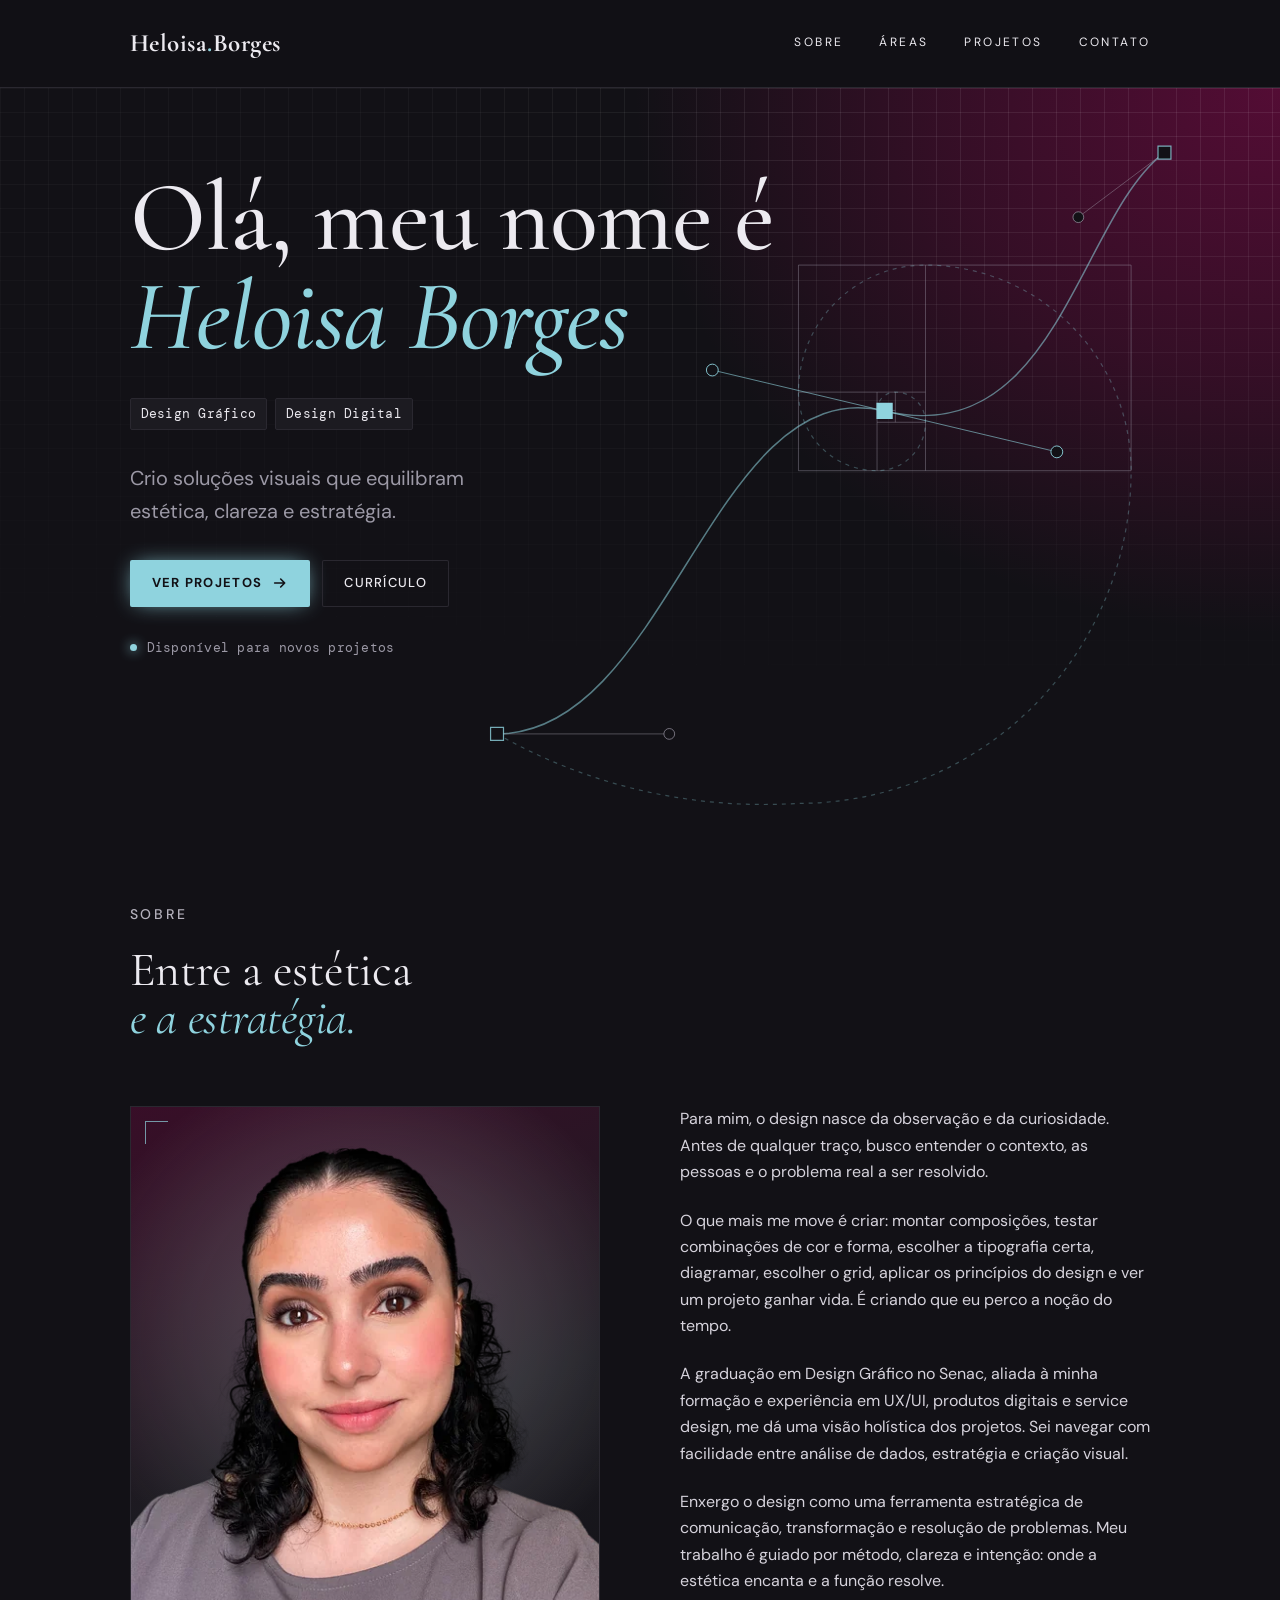
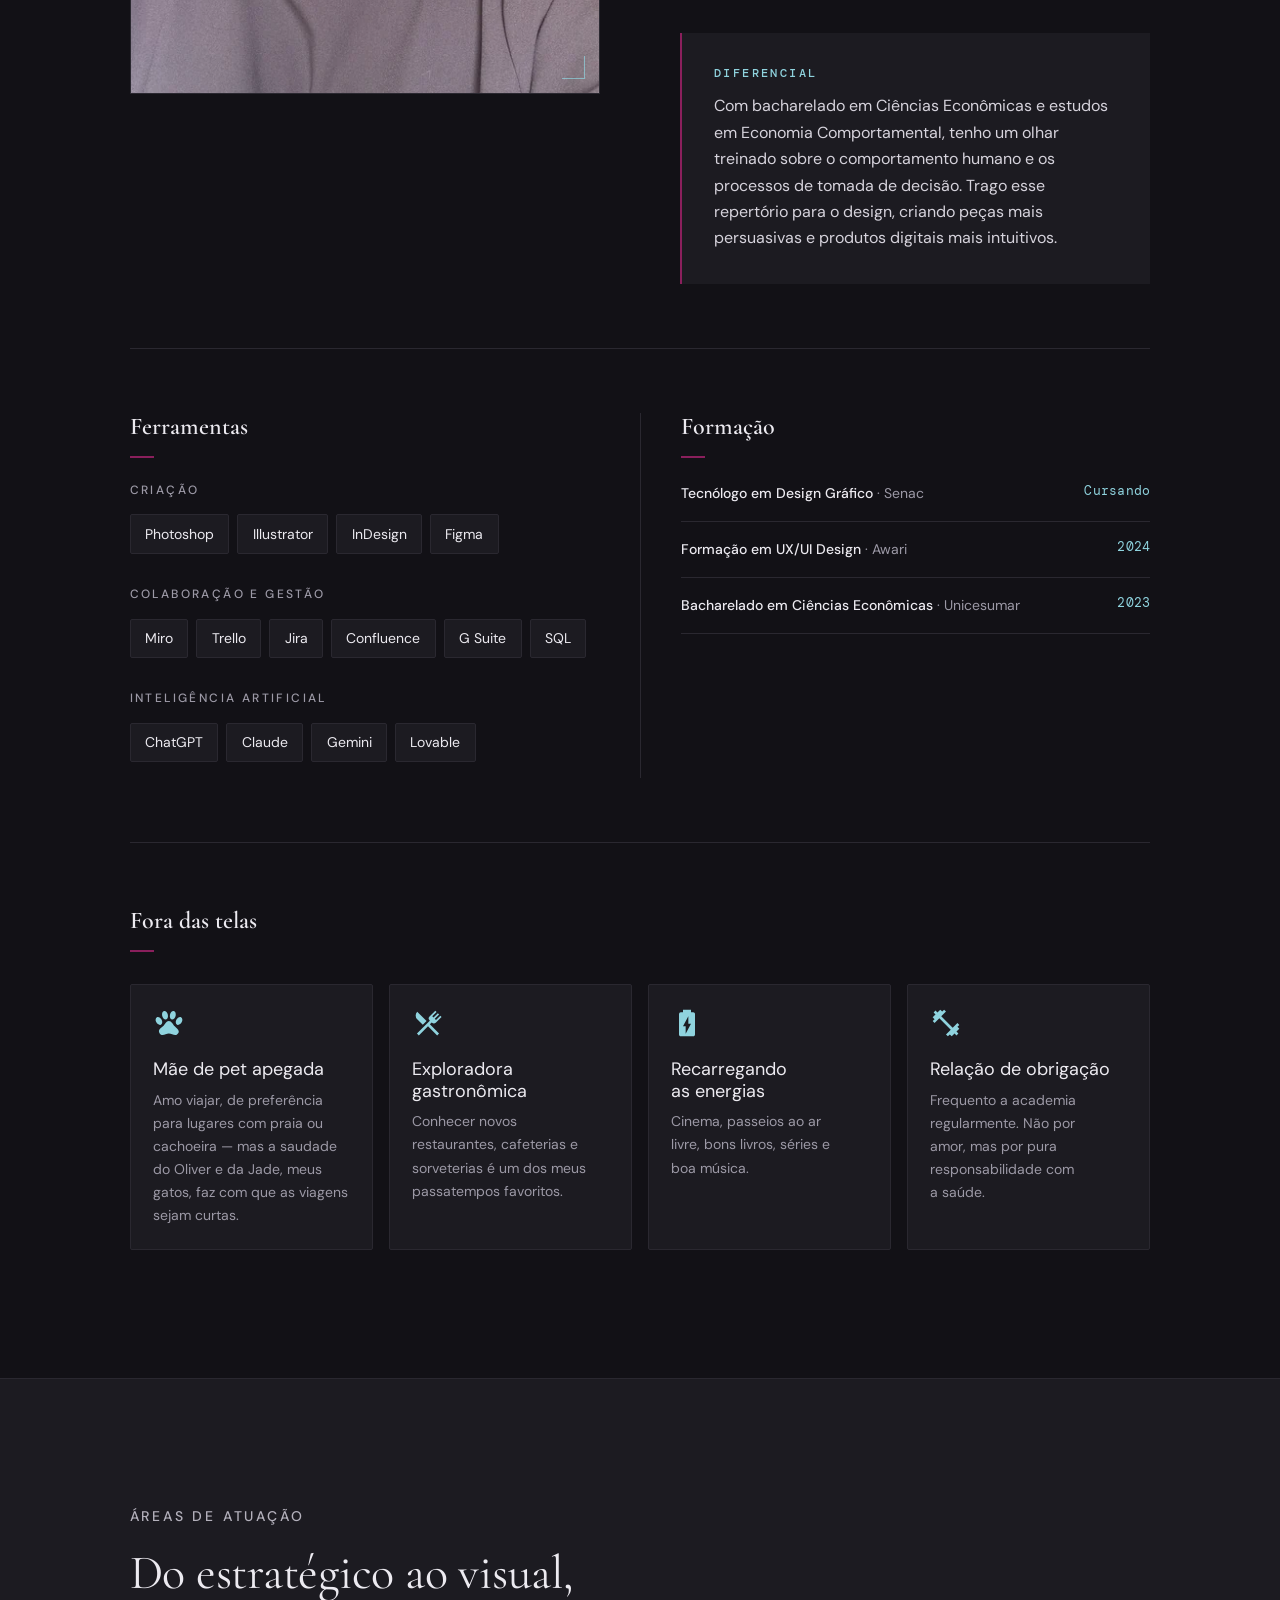
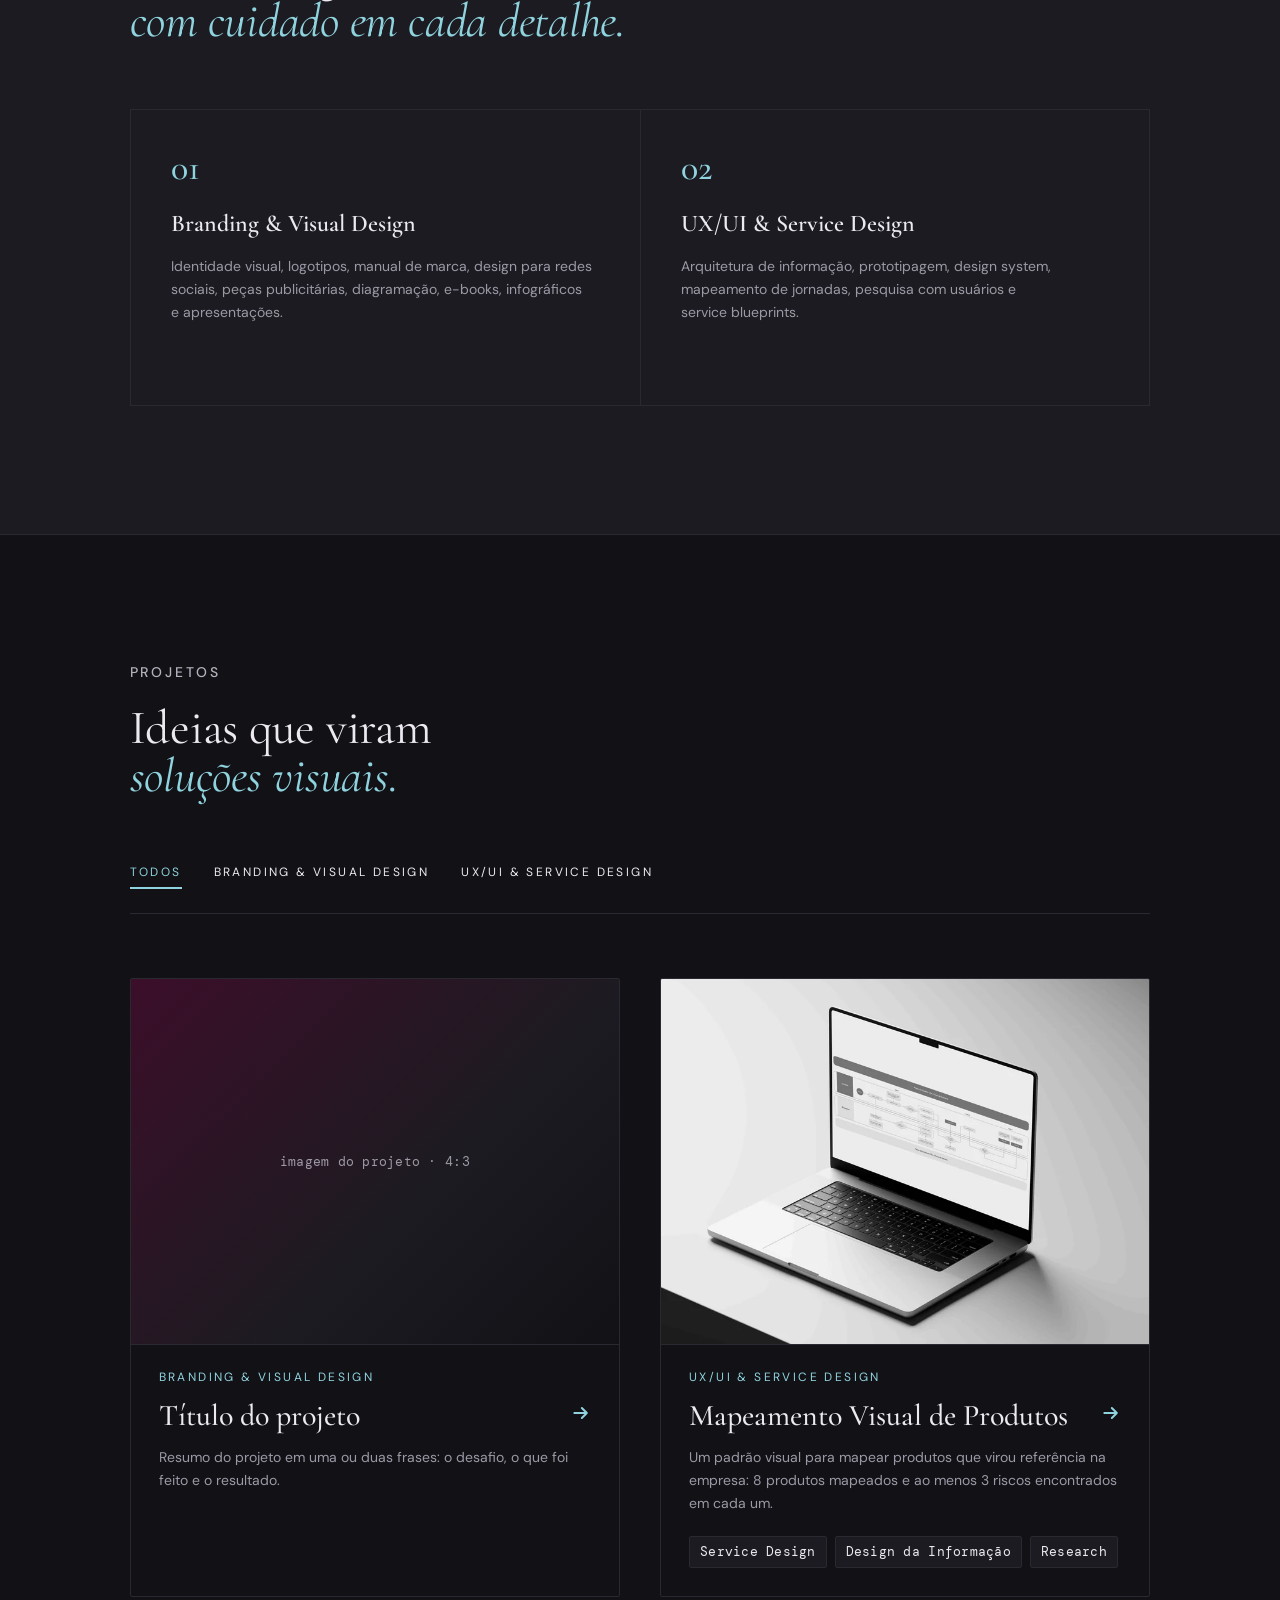
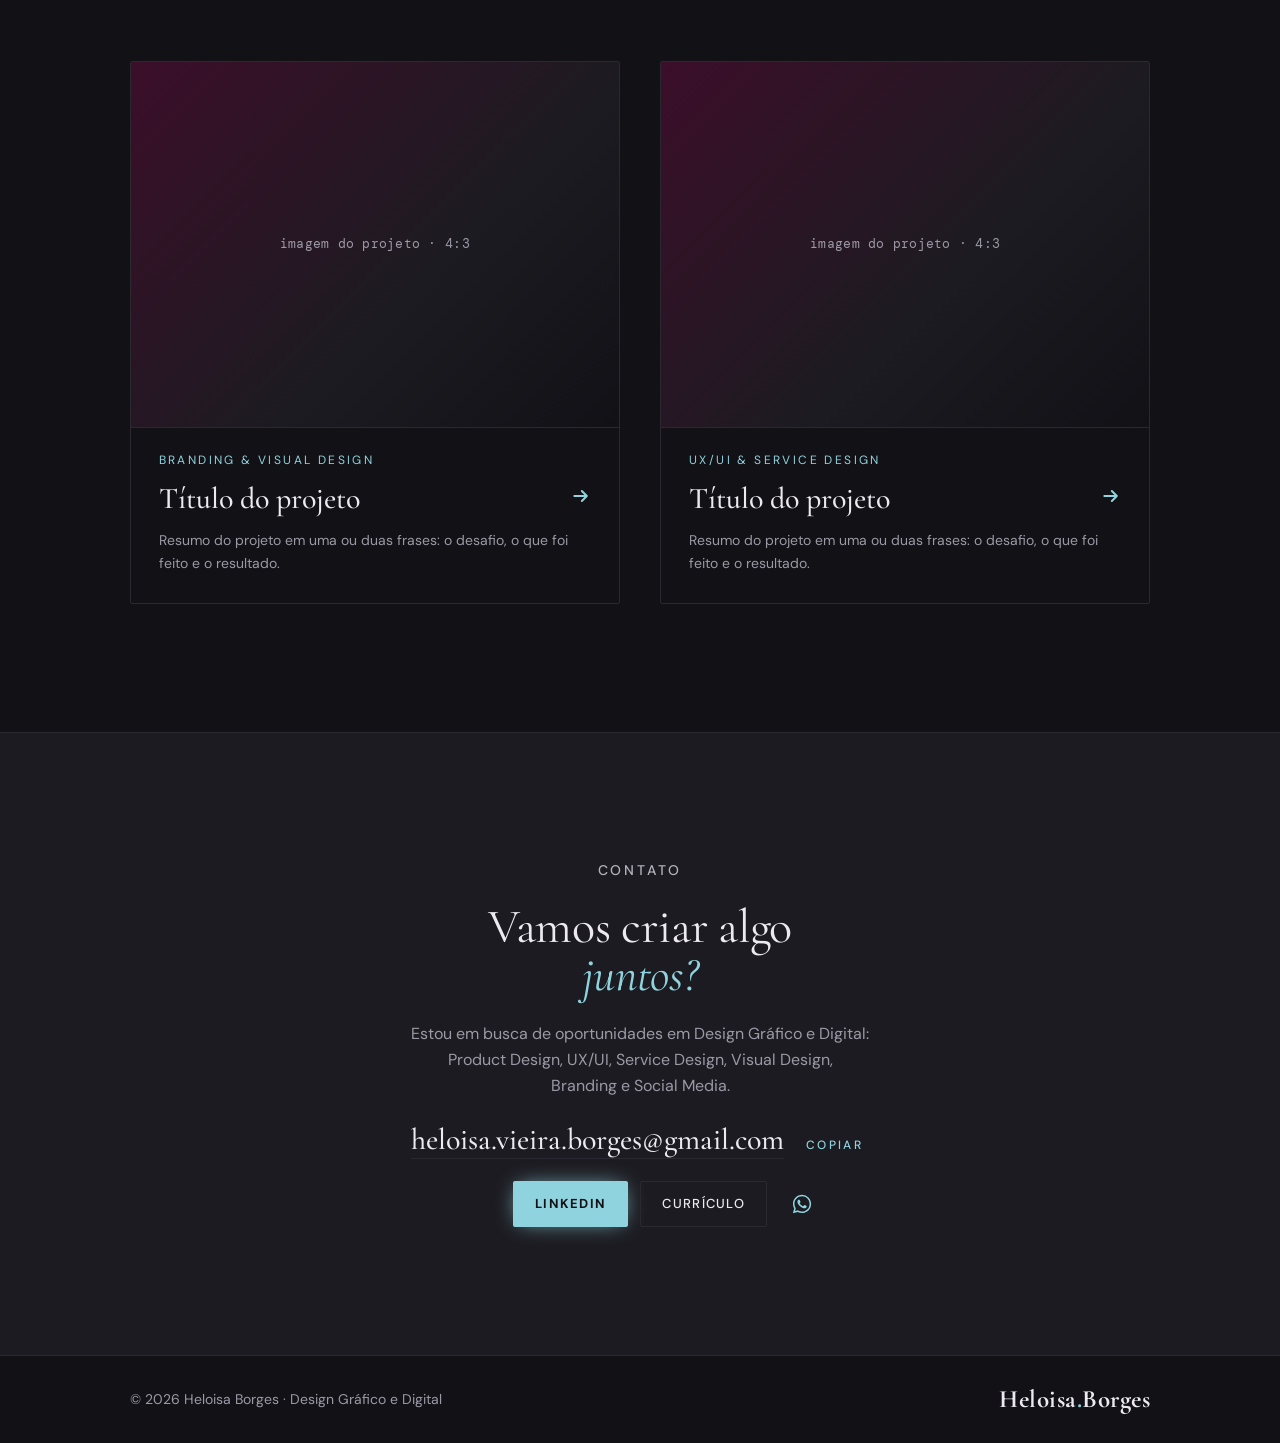
==== index.html @ 1010f8d3 "Áreas e projetos em 2 categorias; Galeria oculta (não excluída) Co-Authored-By: Claude Opus 5.5 <nor" ====
<!doctype html><html><head><meta charset=utf8><meta name=viewport content="width=device-width,initial-scale=1,viewport-fit=cover"><style>:root{color-scheme:light;box-sizing:border-box;padding-top:env(safe-area-inset-top,0px);padding-bottom:env(safe-area-inset-bottom,0px)}html{scroll-padding-top:env(safe-area-inset-top,0px)}body{margin:0;padding:0;font:14px -apple-system,BlinkMacSystemFont,sans-serif;background:#fff;color:#000}img{max-width:100%}[hidden]:not([hidden=until-found i]){display:none!important}</style>
<title>Portfólio - Heloisa Borges</title>
<link rel="icon" href="favicon.ico" sizes="any">
<link rel="icon" href="img/favicon.svg" type="image/svg+xml">
<link rel="apple-touch-icon" href="img/apple-touch-icon.png">
<meta name="claude:viewport-fit-sides" content="cover">
<link rel="preconnect" href="https://fonts.googleapis.com">
<link rel="preconnect" href="https://fonts.gstatic.com" crossorigin>
<link rel="stylesheet" href="https://fonts.googleapis.com/css2?family=Cormorant+Garamond:ital,wght@0,300;0,400;0,500;0,600;0,700;1,300;1,400;1,500;1,600&family=DM+Sans:opsz,wght@9..40,400;9..40,500;9..40,600;9..40,700&family=DM+Mono:wght@400;500&display=swap">
<link rel="stylesheet" href="css/galeria.css">
<style>
/* Layout: home completa do portfólio em uma coluna larga; seções separadas por linhas finas; no fim, a ficha do sistema tipográfico */
:root{
  --cor-carvao:#121116; --cor-superficie:#1C1B21; --cor-linha:#2A2830;
  --cor-vinho:#570C36; --cor-vinho-aceso:#8A1F5C;
  --cor-ciano:#8FD3DE; --cor-ciano-hover:#B3E4EC; --cor-ciano-suave:rgba(143,211,222,.12);
  --cor-texto:#ECEAF0; --cor-texto-suave:#9C99A6; --cor-rotulo:#B4B1BC; --cor-texto-corpo:#D6D3DC;
  --fonte-titulo:"Cormorant Garamond", Garamond, Georgia, serif;
  --fonte-texto:"DM Sans", "Helvetica Neue", Arial, sans-serif;
  --fonte-mono:"DM Mono", ui-monospace, Menlo, monospace;
  color-scheme:dark;
}
*{box-sizing:border-box}
body{background:var(--cor-carvao);color:var(--cor-texto);font:400 17px/1.65 var(--fonte-texto);-webkit-font-smoothing:antialiased}
p{margin:0}
a{color:inherit}
.inner{max-width:1200px;margin:0 auto;padding-left:max(clamp(24px,7vw,112px),env(safe-area-inset-left,0px));padding-right:max(clamp(24px,7vw,112px),env(safe-area-inset-right,0px))}

/* tipografia */
.display{font-family:var(--fonte-titulo);font-weight:500;line-height:.98;letter-spacing:-.01em;margin:0;text-wrap:balance}
.h2{font-family:var(--fonte-titulo);font-weight:500;line-height:1;letter-spacing:-.005em;font-size:clamp(2.2rem,4.4vw,3.2rem);margin:0}
.h3{font-family:var(--fonte-texto);font-weight:600;font-size:1.25rem;line-height:1.3;margin:0}
.label{font-family:var(--fonte-mono);font-weight:500;font-size:.75rem;letter-spacing:.12em;text-transform:uppercase;color:var(--cor-texto-suave)}
.label-secao{font-family:var(--fonte-texto);font-weight:500;font-size:12px;letter-spacing:.3em;text-transform:uppercase;color:#B4B1BC} /* rótulo de seção: DM Sans Regular 12px, caixa-alta, 0,3em */
.mono{font-family:var(--fonte-mono);font-size:.82rem;color:var(--cor-ciano)}
.body{color:var(--cor-texto-corpo);max-width:62ch}

/* faixa de aviso */
.notice{border-bottom:1px solid var(--cor-linha);background:var(--cor-superficie)}
.notice .inner{padding-block:10px;font-size:.82rem;color:var(--cor-texto-suave)}

/* navegação */
/* Menu fixo: logo e menu ficam no topo ao rolar */
header.nav{border-bottom:1px solid var(--cor-linha);position:sticky;top:env(safe-area-inset-top,0px);z-index:60;background:rgba(18,17,22,.86);-webkit-backdrop-filter:blur(12px);backdrop-filter:blur(12px)}
body::before{content:"";position:fixed;inset:0 0 auto;height:env(safe-area-inset-top,0px);z-index:61;background:var(--cor-carvao)}
html{scroll-padding-top:96px}
@media (max-width:720px){html{scroll-padding-top:120px}}
header.nav .inner{display:flex;justify-content:space-between;align-items:center;gap:16px;flex-wrap:wrap;padding-block:28px}
.logo{font-family:var(--fonte-titulo);font-weight:600;font-size:1.45rem;line-height:1;text-decoration:none}
.logo span{color:var(--cor-ciano)}
nav ul{display:flex;gap:36px;list-style:none;margin:0;padding:0;flex-wrap:wrap}
nav a{font-family:var(--fonte-mono);font-size:.8rem;text-decoration:none;color:var(--cor-texto)} /* menu sempre aceso, igual ao hover */
nav a:hover{color:var(--cor-ciano)} /* hover do menu: texto em ciano */

/* hero */
.hero{position:relative;overflow:visible;
  background:radial-gradient(70% 110% at 100% 0%, rgba(87,12,54,.95) 0%, rgba(87,12,54,.5) 38%, transparent 72%), var(--cor-carvao)}
.hero::before{content:"";position:absolute;inset:0;pointer-events:none;
  background-image:linear-gradient(rgba(255,255,255,.08) 1px,transparent 1px),linear-gradient(90deg,rgba(255,255,255,.08) 1px,transparent 1px);background-size:32px 32px;
  /* grade mais aparente, mas mais suave atrás do texto (lado esquerdo) e esmaecendo para baixo */
  -webkit-mask-image:linear-gradient(180deg,#000 10%,transparent 90%),linear-gradient(90deg,rgba(0,0,0,.4) 0%,rgba(0,0,0,.4) 30%,#000 62%);-webkit-mask-composite:source-in;
  mask-image:linear-gradient(180deg,#000 10%,transparent 90%),linear-gradient(90deg,rgba(0,0,0,.4) 0%,rgba(0,0,0,.4) 30%,#000 62%);mask-composite:intersect}
.bezier{position:absolute;inset:0;width:100%;height:100%;pointer-events:none;overflow:visible}
.bz-curve{fill:none;stroke:var(--cor-ciano);stroke-opacity:.55;stroke-width:1.5;vector-effect:non-scaling-stroke}
.bz-handle line{stroke:var(--cor-texto-suave);stroke-opacity:.45;stroke-width:1;vector-effect:non-scaling-stroke}
.bz-handle circle{fill:var(--cor-carvao);stroke:var(--cor-texto-suave);stroke-opacity:.7;stroke-width:1;vector-effect:non-scaling-stroke}
.bz-active line{stroke:var(--cor-ciano);stroke-opacity:.6}
.bz-active circle{stroke:var(--cor-ciano);stroke-opacity:.9}
.bz-anchor{fill:var(--cor-carvao);stroke:var(--cor-ciano);stroke-opacity:.8;stroke-width:1.2;vector-effect:non-scaling-stroke}
.bz-selected{fill:var(--cor-ciano);stroke-opacity:1}
.bz-tag rect{fill:var(--cor-superficie);stroke:var(--cor-linha);stroke-width:1;vector-effect:non-scaling-stroke}
.bz-tag text{font-family:var(--fonte-mono);font-size:12px;fill:var(--cor-texto-suave);letter-spacing:.04em}
/* celular: sem o desenho da caneta Bézier e da proporção áurea (e sem o brilho da grade, que só acende com o mouse) */
@media (max-width:720px){.bezier,.hero__luz{display:none}}
.hero .inner{position:relative;padding-block:80px 120px;display:grid;gap:32px}
.hero .display{font-size:clamp(3rem,8vw,6.2rem)}
.hero .display em{font-style:italic;color:var(--cor-ciano)}
.roles{display:flex;flex-wrap:wrap;gap:8px}
.chip{font-family:var(--fonte-mono);font-size:.76rem;padding:6px 10px;border:1px solid var(--cor-linha);border-radius:2px;color:var(--cor-texto);background:var(--cor-superficie)} /* mesmo fundo das tags de ferramentas */
.hero .lead{font-size:clamp(1rem,.95rem + .25vw,1.125rem);line-height:1.65;color:var(--cor-texto);max-width:34ch;text-wrap:balance}
.actions{display:flex;flex-wrap:wrap;gap:12px;align-items:center}
.btn{display:inline-flex;align-items:center;gap:10px;font-family:var(--fonte-texto);font-weight:600;font-size:.8rem;letter-spacing:.1em;text-transform:uppercase;text-decoration:none;padding:14px 22px;border-radius:2px}
.btn-primary{background:var(--cor-ciano);color:var(--cor-carvao);box-shadow:0 0 22px -6px var(--cor-ciano)}
.btn-primary:hover{background:var(--cor-ciano-hover)}
.btn-ghost{color:var(--cor-texto);box-shadow:inset 0 0 0 1px var(--cor-linha)}
.btn-ghost:hover{box-shadow:inset 0 0 0 1px var(--cor-texto-suave)}
.btn:focus-visible,nav a:focus-visible,.logo:focus-visible{outline:none;box-shadow:0 0 0 2px var(--cor-carvao),0 0 0 4px var(--cor-ciano)}
.status{display:flex;align-items:center;gap:10px;font-family:var(--fonte-mono);font-size:.78rem;color:var(--cor-texto-suave)}
.status i{width:7px;height:7px;border-radius:50%;background:var(--cor-ciano);box-shadow:0 0 12px var(--cor-ciano)}

/* seções */
section.block{border-top:1px solid var(--cor-linha)}
#sobre{border-top:0;position:relative} /* sem divisão: a curva do topo vaza para o Sobre e passa por trás do texto */
section.block>.inner{padding-block:128px;display:grid;gap:64px}
.sec-head{display:flex;justify-content:space-between;align-items:end;gap:16px;flex-wrap:wrap}

/* sobre */
.about{display:grid;grid-template-columns:minmax(0,1fr) minmax(0,1.5fr);gap:80px}
.about-alt{grid-template-columns:minmax(0,1fr) minmax(0,1fr); /* mesmo grid de Ferramentas e Formação (.two) */grid-template-areas:"head ." "photo text" "photo diff";grid-template-rows:auto auto 1fr;column-gap:80px;row-gap:40px}
/* Teste: no Sobre, título em DM Sans e subtítulo em Cormorant Garamond */
#sobre .a-head .h2{font-family:var(--fonte-texto);font-weight:500;letter-spacing:0;line-height:1}
#sobre .a-head .quote{font-family:var(--fonte-titulo);font-weight:500;font-size:clamp(1.8rem,3.2vw,2.5rem);line-height:1.1;letter-spacing:-.005em}
#sobre .a-head .quote span{font-style:italic}
.a-photo{grid-area:photo;align-self:start;min-width:0}
.photo-slot{aspect-ratio:4/5;max-width:100%;position:relative;border:1px solid var(--cor-linha);background:radial-gradient(ellipse 82% 62% at 50% 38%,rgba(236,234,240,.26) 0%,rgba(236,234,240,.12) 45%,transparent 76%),linear-gradient(160deg,rgba(87,12,54,.55) 0%,var(--cor-superficie) 55%,var(--cor-carvao) 100%);display:grid;place-items:center;overflow:hidden}
/* fundo da foto (opção A3): o degradê vinho com uma luz clara e suave atrás da cabeça e do cabelo, para o cabelo escuro não sumir no fundo */
.photo-slot::before,.photo-slot::after{content:"";position:absolute;width:22px;height:22px;border-color:var(--cor-ciano);border-style:solid;opacity:.7}
.photo-slot::before{top:14px;left:14px;border-width:1px 0 0 1px}
.photo-slot::after{bottom:14px;right:14px;border-width:0 1px 1px 0}
.photo-slot span{font-family:var(--fonte-mono);font-size:.75rem;color:var(--cor-texto-suave);text-align:center;line-height:1.6}
/* foto recortada (sem fundo) por cima do degradê; o contorno e os cantos em ciano ficam por cima da foto */
.photo-slot img{position:absolute;inset:0;width:100%;height:100%;object-fit:cover;display:block}
.photo-slot::before,.photo-slot::after{z-index:1}
.a-head{grid-area:head}.a-text{grid-area:text}.a-diff{grid-area:diff;min-width:0;align-self:start}
.about .text{display:grid;gap:18px;min-width:0}
.quote{font-family:var(--fonte-mono);font-weight:400;font-size:clamp(1.15rem,2.1vw,1.45rem);line-height:1.45;margin:0;text-wrap:balance}
.quote span{color:var(--cor-ciano)}
.qa{font-family:"IBM Plex Serif",Georgia,serif;font-style:italic;font-weight:300;font-size:clamp(1.5rem,2.8vw,2rem);line-height:1.2}
.qb{font-family:var(--fonte-texto);font-weight:400;font-size:clamp(1.5rem,2.8vw,2rem);line-height:1.25;letter-spacing:-.015em}
.qc{font-family:var(--fonte-titulo);font-stretch:100%;font-weight:500;font-size:clamp(1.45rem,2.7vw,1.9rem);line-height:1.2;letter-spacing:-.02em}
.qd{font-family:var(--fonte-mono);font-weight:400;font-size:clamp(1.15rem,2.1vw,1.45rem);line-height:1.45}
.qe{font-family:var(--fonte-titulo);font-stretch:125%;font-weight:700;text-transform:uppercase;font-size:clamp(1.3rem,2.4vw,1.75rem);line-height:1.05;letter-spacing:-.01em}
.qa span,.qb span,.qc span,.qd span,.qe span{color:var(--cor-ciano)}
.opts{display:grid;grid-template-columns:repeat(2,minmax(0,1fr));gap:0;border:1px solid var(--cor-linha)}
.opt{padding:26px 24px;display:grid;gap:14px;align-content:start;border-top:1px solid var(--cor-linha);min-width:0}
.opt:nth-child(-n+2){border-top:0}
.opt:nth-child(even){border-left:1px solid var(--cor-linha)}
.ctx{display:grid;gap:18px;padding:22px 0 4px}
.ctx-body{font-size:.98rem}
.opt .why{font-size:.9rem;color:var(--cor-texto-suave)}
.opt.rec{background:rgba(143,211,222,.05)}
@media (max-width:720px){.opts{grid-template-columns:minmax(0,1fr)}.opt:nth-child(2){border-top:1px solid var(--cor-linha)}.opt:nth-child(even){border-left:0}}
.diff{border-left:2px solid var(--cor-vinho-aceso);background:var(--cor-superficie);padding:18px 20px;display:grid;gap:8px}
.diff p{font-size:.98rem;color:var(--cor-texto-corpo)}

/* projetos */
.projects{display:grid;grid-template-columns:repeat(3,minmax(0,1fr));gap:40px}
.project{display:grid;gap:14px;text-decoration:none;min-width:0}
.thumb{aspect-ratio:4/3;max-width:100%;position:relative;overflow:hidden;border:1px solid var(--cor-linha);display:grid;place-items:center}
.thumb .ph{font-family:var(--fonte-mono);font-size:.72rem;color:rgba(236,234,240,.55)}
.p1 .thumb{background:linear-gradient(135deg,#570C36 0%,#2A1020 60%,#121116 100%)}
.p2 .thumb{background:linear-gradient(135deg,#1C1B21 0%,#1E3A40 100%)}
.p3 .thumb{background:linear-gradient(135deg,#2A2830 0%,#570C36 140%)}
.project .meta{display:flex;justify-content:space-between;gap:10px;flex-wrap:wrap}
.project:hover .h3{color:var(--cor-ciano)}
.project p.desc{font-size:.95rem;color:var(--cor-texto-suave)}

/* ferramentas e formação */
.two{display:grid;grid-template-columns:minmax(0,1fr) minmax(0,1fr);gap:80px}
.tools{display:flex;flex-wrap:wrap;gap:8px}
.edu{list-style:none;margin:0;padding:0;display:grid}
.edu li{display:grid;grid-template-columns:minmax(0,1fr) auto;gap:12px;padding:16px 0;border-top:1px solid var(--cor-linha)}
.edu li:last-child{border-bottom:1px solid var(--cor-linha)}
.edu .where{font-size:.92rem;color:var(--cor-texto-suave)}
.edu .when{font-family:var(--fonte-mono);font-size:.8rem;color:var(--cor-ciano);white-space:nowrap}

/* contato */
.contact .inner{padding-block:160px;display:grid;gap:36px}
.contact .display{font-size:clamp(2.6rem,6.6vw,5rem)}
footer .inner{padding-block:32px;border-top:1px solid var(--cor-linha);display:flex;justify-content:space-between;gap:12px;flex-wrap:wrap;font-family:var(--fonte-mono);font-size:.75rem;color:var(--cor-texto-suave)}

/* Sobre, Contato e Rodapé (trazidos do projeto Lovable, nas cores deste projeto) */
#sobre .cabecalho,.contato{display:grid;gap:22px}
#sobre .h2 span,.contato .h2 span{font-style:italic;color:var(--cor-ciano)}
.sobre{display:grid;grid-template-columns:minmax(0,1fr) minmax(0,1fr);gap:80px;align-items:start}
.sobre__foto{width:100%}
.sobre__texto{display:grid;gap:22px;min-width:0}
.sobre__texto>p{color:var(--cor-texto-corpo);line-height:1.7;max-width:62ch}
.sobre__texto strong,.formacao strong{font-weight:500;color:var(--cor-texto)}
.diferencial{border-left:2px solid var(--cor-vinho-aceso);background:var(--cor-superficie);padding:2rem;display:grid;gap:12px;margin-top:1rem}
.diferencial p{color:var(--cor-texto-corpo);line-height:1.7;font-size:.98rem} /* mesma cor do texto corrido */
.subtitulo{font-family:var(--fonte-titulo);font-weight:500;font-size:clamp(1.5rem,1.2rem + .9vw,1.9rem);line-height:1.2;margin:0}
.detalhes{display:grid;grid-template-columns:minmax(0,1fr) minmax(0,1fr);gap:80px;padding-top:64px;border-top:1px solid var(--cor-linha)}
.detalhes__col{display:grid;gap:16px;align-content:start;min-width:0}
.detalhes__col .subtitulo{margin-bottom:8px}
.ferramentas{display:flex;flex-wrap:wrap;gap:8px;list-style:none;margin:0 0 16px;padding:0}
.ferramentas li{font-size:.9rem;padding:.45rem .9rem;background:var(--cor-superficie);border:1px solid var(--cor-linha);border-radius:2px;color:var(--cor-texto)}
.formacao{list-style:none;margin:0;padding:0}
.formacao li{display:flex;justify-content:space-between;gap:1.5rem;padding:1rem 0;border-bottom:1px solid var(--cor-linha);font-size:.95rem;color:var(--cor-texto-suave)}
.formacao li:first-child{padding-top:0}
.formacao li span:last-child{white-space:nowrap;font-family:var(--fonte-mono);font-size:.8rem;color:var(--cor-ciano)}
.fora{display:grid;gap:32px;padding-top:64px}
.fora__itens{display:grid;grid-template-columns:repeat(4,minmax(0,1fr));gap:1.5rem}
@media (max-width:1100px){.fora__itens{grid-template-columns:repeat(2,minmax(0,1fr))}} /* telas menores: 2 colunas */
.fora__itens>div{background:var(--cor-superficie);border:1px solid var(--cor-linha);border-radius:2px;padding:28px;min-width:0} /* tópicos de Fora das telas em caixas */
.fora h4{font-family:var(--fonte-titulo);font-weight:500;font-size:1.3rem;margin:0 0 .5rem;color:var(--cor-texto)}
.fora p{font-size:.95rem;line-height:1.65;color:var(--cor-texto-suave)}
/* computador (4 colunas): menos quebras de linha nos cards de Fora das telas — espaço entre cards de 24 para 16 px, margem interna de 28 para 22 px,
   e o navegador evita deixar uma palavra sozinha na última linha */
@media (min-width:1101px){.fora__itens{gap:1rem}.fora__itens>div{padding:22px}.fora p{text-wrap:pretty}.fora h4{text-wrap:balance}}
.contato-sec{background:var(--cor-superficie)}
.contato{max-width:42rem;margin:0 auto;text-align:center;justify-items:center}
.contato__texto{color:var(--cor-texto-suave);line-height:1.7;max-width:30rem}
.contato__texto .grupo{display:inline-block} /* funil: cada bloco quebra inteiro */
@media (max-width:720px){.contato__texto br{display:none}} /* no celular a frase corre e forma o funil */
.contato__email{display:flex;flex-wrap:wrap;align-items:baseline;justify-content:center;gap:.5rem 1rem}
.contato__end{font-family:var(--fonte-titulo);font-weight:500;font-size:clamp(1.3rem,.9rem + 1.5vw,2rem);overflow-wrap:anywhere;border-bottom:1px solid var(--cor-linha);user-select:all}
.copiar{font:inherit;background:none;border:0;cursor:pointer;font-family:var(--fonte-mono);font-size:.72rem;letter-spacing:.2em;text-transform:uppercase;color:var(--cor-ciano)}
.copiar:hover{color:var(--cor-texto)}
.copiar:focus-visible{outline:2px solid var(--cor-ciano);outline-offset:4px}
.contato__botoes{justify-content:center}
/* botão só com ícone (WhatsApp), à direita do Currículo: sem contorno, só o ícone em ciano; a área de toque continua com 46 × 46 px */
.btn-icone{width:46px;height:46px;padding:0;justify-content:center;color:var(--cor-ciano);margin-right:-58px} /* a margem negativa (46 px do ícone + 12 px do espaço) tira o ícone da conta da centralização: LinkedIn e Currículo ficam no centro da página */
.btn-icone svg{width:22px;height:22px;display:block;flex:none}
.btn-icone:hover{color:var(--cor-ciano-hover)}
@media (max-width:380px){.contato__botoes{column-gap:8px}.btn-icone{margin-right:-54px}} /* celulares de 360 px: tudo numa linha só, com o ícone dentro da tela */
@media (max-width:340px){.btn-icone{margin-right:0}} /* telas muito estreitas (320 px): o ícone desce para a linha de baixo, centralizado, em vez de passar da borda */
.rodape .inner{padding-block:32px;border-top:1px solid var(--cor-linha);display:flex;flex-wrap:wrap;align-items:center;justify-content:space-between;gap:1rem}
.rodape__logo{font-family:var(--fonte-titulo);font-weight:600;font-size:1.3rem}
.rodape__logo span{color:var(--cor-ciano)}
.rodape p{font-family:var(--fonte-mono);font-size:.75rem;letter-spacing:.05em;color:var(--cor-texto-suave)}
@media (max-width:860px){.sobre{gap:48px}}
@media (max-width:720px){.fora__itens{grid-template-columns:minmax(0,1fr);gap:1rem}} /* celular: 1 coluna */
@media (max-width:720px){.sobre,.detalhes{grid-template-columns:minmax(0,1fr);gap:40px}.sobre__foto{max-width:22rem}.detalhes,.fora{padding-top:48px}}
/* Projetos (layout trazido do projeto Lovable, nas cores deste projeto) */
#projetos .cabecalho{display:grid;gap:22px}
#projetos .h2 span{font-style:italic;color:var(--cor-ciano)}
.filtros{display:flex;flex-wrap:wrap;gap:.75rem 2rem;padding-bottom:1.5rem;border-bottom:1px solid var(--cor-linha)}
.filtros button{font:inherit;background:none;border:0;cursor:pointer;font-family:var(--fonte-mono);font-size:.75rem;letter-spacing:.2em;text-transform:uppercase;color:var(--cor-texto-suave);padding:0 0 .25rem;border-bottom:1px solid transparent;transition:color .3s,border-color .3s}
.filtros button:hover{color:var(--cor-texto)}
.filtros button[aria-pressed="true"]{color:var(--cor-ciano);border-color:var(--cor-ciano)}
.filtros button:focus-visible{outline:2px solid var(--cor-ciano);outline-offset:4px}
.projetos{display:grid;grid-template-columns:repeat(2,minmax(0,1fr));gap:4rem 2.5rem}
.projeto{min-width:0}
.projeto[hidden]{display:none}
.projeto.entrando{animation:entrar .5s ease both}
@keyframes entrar{from{opacity:.2;transform:translateY(.75rem)}to{opacity:1;transform:none}}
.projeto__link{display:flex;flex-direction:column;height:100%;text-decoration:none}
.projeto__link:focus-visible{outline:2px solid var(--cor-ciano);outline-offset:6px}
.projeto__imagem{aspect-ratio:4/3;max-width:100%;overflow:hidden;border:1px solid var(--cor-linha);background:linear-gradient(135deg,rgba(87,12,54,.6),var(--cor-superficie) 60%,var(--cor-carvao));margin-bottom:1.5rem;display:grid;place-items:center;transition:transform .8s cubic-bezier(.2,.7,.2,1)}
.projeto__imagem span{font-family:var(--fonte-mono);font-size:.72rem;color:var(--cor-texto-suave)}
.projeto__link:hover .projeto__imagem{transform:scale(1.01)}
.projeto__meta{display:flex;align-items:baseline;gap:1rem;margin-bottom:.75rem}
.projeto__num{font-family:var(--fonte-titulo);font-size:1rem;color:var(--cor-texto-suave)}
.projeto__area{font-family:var(--fonte-mono);font-size:.75rem;letter-spacing:.2em;text-transform:uppercase;color:var(--cor-ciano)}
.projeto__titulo{font-family:var(--fonte-titulo);font-weight:500;font-size:clamp(1.5rem,1.25rem + .9vw,1.875rem);line-height:1.2;margin:0 0 .75rem;color:var(--cor-texto);transition:color .3s;text-wrap:balance}
.projeto__link:hover .projeto__titulo{color:var(--cor-ciano)}
.projeto__resumo{font-size:.95rem;line-height:1.65;color:var(--cor-texto-suave);margin-bottom:1.25rem}
.projeto .tags{display:flex;flex-wrap:wrap;gap:.5rem;list-style:none;margin:0 0 1.5rem;padding:0}
.projeto .tags li{font-family:var(--fonte-mono);font-size:.6875rem;letter-spacing:.12em;text-transform:uppercase;color:var(--cor-texto-suave);border:1px solid var(--cor-linha);border-radius:999px;padding:.3rem .75rem}
.projeto__ver{margin-top:auto;font-family:var(--fonte-mono);font-size:.75rem;letter-spacing:.2em;text-transform:uppercase;color:var(--cor-texto);display:inline-flex;gap:.5rem;align-items:center}
.projeto__ver span{font-family:var(--fonte-titulo);font-size:1.25rem;line-height:1;transition:transform .3s;color:var(--cor-ciano)}
.projeto__link:hover .projeto__ver span{transform:rotate(90deg)}
@media (max-width:720px){.projetos{grid-template-columns:minmax(0,1fr);gap:3.5rem}.filtros{gap:.75rem 1.5rem}}
@media (prefers-reduced-motion:reduce){.projeto.entrando{animation:none}}
/* Áreas de atuação (trazida do projeto Lovable, nas cores deste projeto) */
.areas-sec{background:var(--cor-superficie)}
.areas-sec .cabecalho{display:grid;gap:22px}
.areas-sec .h2 span{font-style:italic;color:var(--cor-ciano)}
.areas{display:grid;grid-template-columns:repeat(2,minmax(0,1fr));gap:1px;background:var(--cor-linha);border:1px solid var(--cor-linha)}
.area{display:flex;flex-direction:column;background:var(--cor-superficie);padding:2.5rem;text-decoration:none;transition:background-color .4s;min-width:0} /* fundo na cor da seção */
.area:hover,.area:focus-visible{background:var(--cor-carvao)} /* hover: fundo escurece */
.area:focus-visible{outline:none;box-shadow:inset 0 0 0 2px var(--cor-ciano)}
.area__num{font-family:var(--fonte-titulo);font-weight:500;font-size:2.25rem;line-height:1;color:var(--cor-ciano);transition:color .5s} /* número sempre aceso */
.area:hover .area__num,.area:focus-visible .area__num{color:var(--cor-ciano)}
.area h3{font-family:var(--fonte-titulo);font-weight:500;font-size:clamp(1.25rem,1.1rem + .6vw,1.5rem);line-height:1.3;margin:1.5rem 0 1rem;color:var(--cor-texto)}
.area p{font-size:.95rem;line-height:1.65;color:var(--cor-texto-suave)}
.area__ver{margin-top:auto;padding-top:1.5rem;font-family:var(--fonte-mono);font-size:.72rem;letter-spacing:.2em;text-transform:uppercase;color:var(--cor-ciano);opacity:0;transform:translateX(-.25rem);transition:opacity .4s,transform .4s} /* aparece só no hover */
.area:hover .area__ver,.area:focus-visible .area__ver{opacity:1;transform:none}
@media (hover:none){.area__ver{opacity:1;transform:none}}
@media (max-width:720px){.areas{grid-template-columns:minmax(0,1fr)}.area{padding:2rem}}

/* ficha tipográfica */
.spec{background:var(--cor-superficie);border-top:1px solid var(--cor-linha)}
.spec .inner{padding-block:112px;display:grid;gap:36px}
.scale{display:grid;border:1px solid var(--cor-linha)}
.row{display:grid;grid-template-columns:220px minmax(0,1fr);gap:24px;align-items:baseline;padding:18px 20px;border-top:1px solid var(--cor-linha)}
.row:first-child{border-top:0}
.row .info{font-family:var(--fonte-mono);font-size:.74rem;color:var(--cor-texto-suave);line-height:1.5}
.row .info b{color:var(--cor-ciano);font-weight:500}
.row>div{min-width:0;overflow-wrap:anywhere}

@media (max-width:860px){
  .projects{grid-template-columns:minmax(0,1fr) minmax(0,1fr)}
  .projects .project:nth-child(3){grid-column:1 / -1}
}
@media (max-width:720px){
  .about,.two{grid-template-columns:minmax(0,1fr);gap:48px}
  .about-alt{grid-template-areas:"head" "photo" "text" "diff";grid-template-rows:auto;row-gap:32px}
  .projects{grid-template-columns:minmax(0,1fr)}
  .row{grid-template-columns:minmax(0,1fr);gap:6px}
  nav ul{gap:18px}
  section.block>.inner{padding-block:88px;gap:48px}
  .hero .inner{padding-block:56px 80px}
  .contact .inner{padding-block:104px}
}
@media (prefers-reduced-motion:reduce){*{transition:none!important}}

/* ===== Padrão DM Mono: dois estilos para todo o portfólio ===== */
/* Rótulo mono · Medium 500 · 12px · caixa-alta · espaçamento 0,15em · entrelinha 1,4 */
.label:not(.label-secao),.filtros button,.projeto__area,.projeto__ver,.area__ver,.copiar,.projeto .tags li{
  font-family:var(--fonte-mono);font-weight:500;font-size:.75rem;letter-spacing:.15em;text-transform:uppercase;line-height:1.4}
/* Detalhe mono · Regular 400 · 13px · caixa normal · espaçamento 0,02em · entrelinha 1,5 */
nav a,.chip,.status,.formacao li span:last-child,.rodape p,.photo-slot span,.projeto__imagem span{
  font-family:var(--fonte-mono);font-weight:400;font-size:.8125rem;letter-spacing:.02em;text-transform:none;line-height:1.5}

/* Rótulo (antes em DM Mono) agora em DM Sans · Medium 500 · 12px · caixa-alta · 0,15em */
.label:not(.label-secao),.projeto__ver,.area__ver,.copiar,.projeto .tags li{font-family:var(--fonte-texto)}
/* "Disponível para novos projetos" de volta ao estilo original em DM Mono */
.hero .status{font-family:var(--fonte-mono);font-weight:400;font-size:.78rem;letter-spacing:0;line-height:1.65}
/* Teste: menu, filtros e categorias em DM Sans · Regular 400 · 12px · caixa-alta · 0,2em */
nav a,.filtros button,.projeto__area{font-family:var(--fonte-texto);font-weight:400;font-size:12px;letter-spacing:.2em;text-transform:uppercase;line-height:1.4}
/* ===== Ajustes do sistema tipográfico (20/10) ===== */
/* Cormorant Garamond */
.hero .display{font-weight:500;font-size:clamp(3rem,8vw,6.2rem)}                             /* Display · Medium 500 · 48–99px */
.h2{font-weight:400;font-size:clamp(1.875rem,1.3rem + 2.4vw,3rem)}                           /* Título de seção · Light 300 · 30–48px */
.subtitulo{font-size:clamp(1.25rem,1.1rem + .6vw,1.5rem);line-height:1.3}                    /* Subtítulo · 20–24px · 1,3 */
.contato__end{font-size:clamp(1.125rem,.85rem + 1.4vw,1.875rem)}                              /* E-mail · 18–30px */
.rodape__logo{font-family:var(--fonte-titulo);font-weight:600;font-size:1.45rem;line-height:1;color:var(--cor-texto)} /* Logo do rodapé = logo do menu, inclusive na cor */
/* DM Sans */
.fora h4{font-family:var(--fonte-texto);font-weight:400;font-size:1.125rem;line-height:1.35}  /* Título pequeno · DM Sans Regular 400 · 18px */
.hero .lead{font-size:clamp(1rem,.95rem + .25vw,1.125rem);line-height:1.65}                  /* Abertura · 16–18px · 1,65 */
.sobre__texto>p,.contato__texto{font-size:1rem;font-weight:400}                               /* Texto · Regular 400 · 16px */
.diferencial p{font-size:.875rem;line-height:1.65}                                            /* Texto do Diferencial · 14px · 1,65 */
.area p,.projeto__resumo,.fora p,.formacao li{font-size:.875rem;line-height:1.65}             /* Texto pequeno · 14px · 1,65 */
.btn{font-size:.8125rem;line-height:1.65}                                                     /* Botão · 13px · 1,65 */
.btn .seta{width:16px;height:16px;flex:none;display:block}
.label-secao{letter-spacing:.2em}                                                             /* Rótulo de seção · 0,2em */
.rodape p{font-family:var(--fonte-texto)}                                                     /* Texto do rodapé · DM Sans */
/* DM Mono */
.diferencial .label{font-family:var(--fonte-mono)}                                            /* Rótulo do Diferencial · DM Mono */

/* ===== Padronização final do sistema tipográfico (20/10) ===== */
body{font-size:16px;line-height:1.65}                                                         /* 9 · base 16px */
/* Entrelinhas: 1,0 títulos grandes · 1,2 títulos médios e pequenos · 1,4 rótulos e detalhes · 1,65 texto */
.hero .display,.h2,.area__num,.logo,.rodape__logo{line-height:1}
.projeto__titulo,.contato__end,.fora h4{line-height:1.2}
.subtitulo,.area h3{font-family:var(--fonte-titulo);font-weight:500;font-size:clamp(1.25rem,1.1rem + .6vw,1.5rem);line-height:1.2} /* 1 · subtítulo = título de área */
.hero .lead{font-size:clamp(1.125rem,1.05rem + .3vw,1.25rem);line-height:1.65}               /* 2 · abertura 18–20px */
.sobre__texto>p,.contato__texto,.diferencial p{font-size:1rem;line-height:1.65}               /* 1, 2 · texto e Diferencial 16px */
.area p,.projeto__resumo,.fora p,.formacao li,.ferramentas li{font-size:.875rem;line-height:1.65} /* 6 · texto pequeno e ferramentas 14px */
.label-secao{line-height:1.4;color:var(--cor-rotulo)}                                         /* 10 · cor do rótulo como token */
nav a,.filtros button,.projeto__area{line-height:1.4}
.label:not(.label-secao),.projeto__ver,.area__ver,.copiar,.projeto .tags li{letter-spacing:.2em;line-height:1.4} /* 3 · rótulos em 0,2em */
.diferencial .label{letter-spacing:.2em}                                                      /* Rótulo do Diferencial · DM Mono · 0,2em */
.btn,.rodape p{line-height:1.4}
.btn-primary{font-weight:700}                                                                  /* Botões principais (Ver projetos, LinkedIn) · Bold 700 */
.btn-ghost{font-weight:500}                                                                   /* Botão de contorno · Medium 500 para compensar a irradiação do texto claro no fundo escuro */
.chip,.formacao li span:last-child,.photo-slot span,.projeto__imagem span{line-height:1.4}
.hero .status{font-size:.8125rem;letter-spacing:.02em;line-height:1.4}                       /* 4 · status igual aos detalhes mono */

/* Proporção áurea no topo: mesma linguagem de linhas finas da grade e da curva de Bézier */
.au-grid rect,.au-grid line{fill:none;stroke:var(--cor-texto-suave);stroke-opacity:.42;stroke-width:1;vector-effect:non-scaling-stroke}
.au-espiral{fill:none;stroke:var(--cor-ciano);stroke-opacity:.3;stroke-width:1.2;vector-effect:non-scaling-stroke;stroke-dasharray:4 5}

/* Subtítulo de bloco · Ferramentas, Formação, Fora das telas
   Mesmo estilo do subtítulo + traço curto de 24 × 2px no vinho aceso (a mesma cor da lateral do Diferencial) */
.subtitulo-bloco::after{content:"";display:block;width:24px;height:2px;margin-top:14px;background:var(--cor-vinho-aceso)}
/* Menu: sublinhado vinho aceso na seção em que a pessoa está */
header.nav nav a{display:inline-block;padding-bottom:6px;border-bottom:2px solid transparent;transition:border-color .3s,color .3s}
header.nav nav a.ativo{border-bottom-color:var(--cor-vinho-aceso)}

/* Áreas: mesma seta do botão do início, ajustada ao rótulo de 12px */
.area__ver{display:inline-flex;align-items:center;gap:.5rem;align-self:flex-start}
.area__ver .seta{width:14px;height:14px;flex:none;display:block}

/* Subtítulo e subtítulo de bloco · Cormorant SemiBold 600 */
.subtitulo,.area h3{font-weight:600}

/* Fora das telas · ícones Material Design Icons (Pictogrammers, licença Apache 2.0) acima dos títulos */
.fora__icone{display:block;width:32px;height:32px;margin-bottom:20px;color:var(--cor-ciano)}

/* Rótulo de seção · 14px (os demais rótulos seguem em 12px) */
.label-secao{font-size:14px}

/* Filtros de Projetos iguais ao menu: texto aceso, hover em ciano, barra de 2px (em ciano) no ativo */
.filtros button{color:var(--cor-texto);padding:0 0 6px;border-bottom:2px solid transparent}
.filtros button:hover{color:var(--cor-ciano)}
.filtros button[aria-pressed="true"]{color:var(--cor-ciano);border-bottom-color:var(--cor-ciano)} /* filtro selecionado: texto e barra em ciano */

/* Logo (menu e rodapé) · Cormorant Bold 700 · 25px · 0,02em, para melhor legibilidade */
.logo,.rodape__logo{font-weight:700;font-size:25px;letter-spacing:.02em}

/* Cards de projeto: imagem, título com seta, resumo. Sem tags e sem botão; nada escondido no hover */
.projeto__topo{display:flex;justify-content:space-between;align-items:flex-start;gap:1rem;margin-bottom:.75rem}
.projeto__topo .projeto__titulo{margin:0}
.projeto__seta{flex:none;width:20px;height:20px;margin-top:.3em;color:var(--cor-ciano);transition:transform .3s}
.projeto__link:hover .projeto__seta,.projeto__link:focus-visible .projeto__seta{transform:translateX(4px)}
.projeto__resumo{margin-bottom:0}

/* Cards de projeto com contorno: imagem encostada no topo, texto com respiro interno */
.projeto__link{border:1px solid var(--cor-linha);border-radius:2px;overflow:hidden}
.projeto__imagem{border:0;border-bottom:1px solid var(--cor-linha);margin-bottom:0}
.projeto__meta,.projeto__topo,.projeto__resumo{margin-left:28px;margin-right:28px}
.projeto__meta{margin-top:24px}
.projeto__resumo{margin-bottom:28px}
@media (max-width:720px){.projeto__meta,.projeto__topo,.projeto__resumo{margin-left:20px;margin-right:20px}.projeto__meta{margin-top:20px}.projeto__resumo{margin-bottom:22px}}

/* Abertura · DM Sans Regular 400 em cinza suave, para não disputar com o nome */
.hero .lead{font-weight:400;color:var(--cor-texto-suave)}

/* Grade de pixels · células de 24px (múltiplo de 8) */
.hero::before{background-size:24px 24px}
/* Brilho ciano da grade que acompanha o mouse. Só existe no triângulo acima da diagonal
   (canto superior esquerdo → inferior direito), com transição longa na linha; o texto fica fora do efeito */
.hero__luz{position:absolute;inset:0;pointer-events:none;opacity:0;transition:opacity .9s ease;--x:50%;--y:50%;
  background-image:linear-gradient(rgba(143,211,222,.55) 1px,transparent 1px),linear-gradient(90deg,rgba(143,211,222,.55) 1px,transparent 1px);background-size:24px 24px;
  -webkit-mask-image:radial-gradient(circle 170px at var(--x) var(--y),#000 0%,rgba(0,0,0,.35) 45%,transparent 100%),linear-gradient(to top right,transparent 42%,rgba(0,0,0,.25) 50%,rgba(0,0,0,.7) 58%,#000 66%);
  -webkit-mask-composite:source-in;
  mask-image:radial-gradient(circle 170px at var(--x) var(--y),#000 0%,rgba(0,0,0,.35) 45%,transparent 100%),linear-gradient(to top right,transparent 42%,rgba(0,0,0,.25) 50%,rgba(0,0,0,.7) 58%,#000 66%);
  mask-composite:intersect}
.hero.luz-ativa .hero__luz{opacity:1}
@media (hover:none){.hero__luz{display:none}}

/* Linhas divisórias: entre Ferramentas e Formação, e acima de Fora das telas */
.detalhes{column-gap:0}
.detalhes__col:first-child{padding-right:40px}
.detalhes__col+.detalhes__col{border-left:1px solid var(--cor-linha);padding-left:40px}
.fora{border-top:1px solid var(--cor-linha)}
@media (max-width:720px){
  .detalhes{row-gap:0}
  .detalhes__col:first-child{padding-right:0;padding-bottom:40px}
  .detalhes__col+.detalhes__col{border-left:0;padding-left:0;border-top:1px solid var(--cor-linha);padding-top:40px}
}

/* Rodapé · texto pequeno: DM Sans Regular 400 · 14px · entrelinha 1,65 */
.rodape p{font-size:14px;letter-spacing:normal;line-height:1.65}

/* Regras de cor (documentação no fim da página) */
.regras-cor{margin-top:64px;padding-top:48px;border-top:1px solid var(--cor-linha)}
.regras-cor dl{margin:24px 0 0;display:grid;gap:12px}
.regras-cor dt{font-family:var(--fonte-texto);font-weight:500;font-size:12px;letter-spacing:.2em;text-transform:uppercase;color:var(--cor-rotulo);margin-bottom:4px}
.regras-cor dd{margin:0;display:flex;gap:12px;align-items:baseline;color:var(--cor-texto-corpo);font-size:.875rem;line-height:1.65}
.regras-cor dd strong{font-weight:500;color:var(--cor-texto)}
.amostra{flex:none;display:inline-block;width:12px;height:12px;border-radius:2px;transform:translateY(1px)}

/* Rodapé: a linha ocupa a largura toda, igual à linha do menu */
footer.rodape{border-top:1px solid var(--cor-linha)}
footer.rodape .inner{border-top:0}
/* rodapé com a mesma altura do cabeçalho no computador (87,8px, contando a linha de 1px); no celular, 86px */
footer.rodape .inner{padding-block:0;min-height:86.8px;align-content:center}
/* Menu no celular: respiros menores (de ~130px para ~100px de altura) */
@media (max-width:720px){
  header.nav .inner{padding-block:16px 12px;row-gap:12px}
  html{scroll-padding-top:100px}
  footer.rodape .inner{min-height:85px;row-gap:8px} /* rodapé no celular: 86px com a linha de 1px; texto e logo centralizados */
  /* grade de pixels do topo no celular: quadrados menores (16px; no computador, 24px), só na diagonal superior
     (acima da linha que vai do canto superior esquerdo ao inferior direito), com transição suave e esmaecendo para baixo */
  .hero::before{background-size:16px 16px;
    -webkit-mask-image:linear-gradient(180deg,#000 10%,transparent 90%),linear-gradient(to top right,transparent 42%,rgba(0,0,0,.25) 50%,rgba(0,0,0,.7) 58%,#000 66%);-webkit-mask-composite:source-in;
    mask-image:linear-gradient(180deg,#000 10%,transparent 90%),linear-gradient(to top right,transparent 42%,rgba(0,0,0,.25) 50%,rgba(0,0,0,.7) 58%,#000 66%);mask-composite:intersect}
}

/* Modo "Mostrar tipografia": só aparece quando ligado */
.tipo-toggle{position:fixed;right:calc(20px + env(safe-area-inset-right,0px));bottom:calc(20px + env(safe-area-inset-bottom,0px));z-index:100;font-family:var(--fonte-mono);font-size:.75rem;letter-spacing:.08em;text-transform:uppercase;color:var(--cor-ciano);background:var(--cor-superficie);border:1px solid var(--cor-ciano);border-radius:2px;padding:10px 14px;cursor:pointer;box-shadow:0 6px 24px -8px rgba(0,0,0,.6)}
.tipo-toggle[aria-pressed="true"]{background:var(--cor-ciano);color:var(--cor-carvao)}
.mostrar-tipo [data-tipo]{position:relative;outline:1px dashed rgba(143,211,222,.6);outline-offset:3px}
.mostrar-tipo [data-tipo]::before{content:attr(data-tipo);position:absolute;left:-3px;bottom:calc(100% + 5px);z-index:40;white-space:nowrap;font:500 10px/1.4 var(--fonte-mono);letter-spacing:.02em;text-transform:none;font-style:normal;color:#fff;background:var(--cor-vinho-aceso);padding:2px 6px;border-radius:2px;pointer-events:none}
.mostrar-tipo .area__ver{opacity:1;transform:none}

/* Painel de tipografia (ferramenta de revisão, não faz parte do site) */
.tp-btn{position:fixed;right:calc(20px + env(safe-area-inset-right,0px));bottom:calc(20px + env(safe-area-inset-bottom,0px));z-index:120;font:500 .75rem/1 var(--fonte-mono);letter-spacing:.08em;text-transform:uppercase;color:var(--cor-ciano);background:var(--cor-superficie);border:1px solid var(--cor-ciano);border-radius:2px;padding:12px 16px;cursor:pointer;box-shadow:0 6px 24px -8px rgba(0,0,0,.7)}
.tp-btn[aria-expanded="true"]{background:var(--cor-ciano);color:var(--cor-carvao)}
.tp-painel{position:fixed;right:calc(20px + env(safe-area-inset-right,0px));bottom:calc(72px + env(safe-area-inset-bottom,0px));z-index:120;width:min(380px,calc(100vw - 32px));max-height:min(72vh,640px);overflow:auto;background:var(--cor-superficie);border:1px solid var(--cor-linha);border-radius:4px;box-shadow:0 18px 48px -12px rgba(0,0,0,.8);padding:16px;display:grid;gap:14px;font-family:var(--fonte-texto);color:var(--cor-texto)}
.tp-painel h3{margin:0;font:600 .95rem/1.3 var(--fonte-texto)}
.tp-painel .tp-ajuda{font-size:.8rem;line-height:1.5;color:var(--cor-texto-suave);margin:0}
.tp-topo{display:flex;flex-wrap:wrap;gap:8px}
.tp-chip{font:500 .72rem/1 var(--fonte-texto);letter-spacing:.06em;text-transform:uppercase;padding:8px 10px;border:1px solid var(--cor-linha);border-radius:2px;background:transparent;color:var(--cor-texto-suave);cursor:pointer}
.tp-chip[aria-pressed="true"]{border-color:var(--cor-ciano);color:var(--cor-ciano)}
.tp-grupo{display:grid;gap:6px}
.tp-fonte{display:flex;justify-content:space-between;align-items:baseline;gap:8px;width:100%;text-align:left;background:none;border:0;border-bottom:1px solid var(--cor-linha);padding:8px 0;color:var(--cor-texto);cursor:pointer;font-size:1rem}
.tp-fonte small{font:400 .72rem var(--fonte-mono);color:var(--cor-texto-suave)}
.tp-fonte[aria-pressed="true"]{color:var(--cor-ciano)}
.tp-estilo{display:grid;gap:2px;width:100%;text-align:left;background:none;border:1px solid transparent;border-radius:2px;padding:8px 10px;color:var(--cor-texto);cursor:pointer}
.tp-estilo:hover{background:rgba(255,255,255,.03)}
.tp-estilo[aria-pressed="true"]{border-color:var(--cor-ciano);background:rgba(143,211,222,.08)}
.tp-estilo b{font:500 .85rem/1.3 var(--fonte-texto)}
.tp-estilo span{font:400 .72rem/1.45 var(--fonte-mono);color:var(--cor-texto-suave)}
/* Imagem real no card: ocupa todo o espaço 4:3 */
.projeto__imagem img{width:100%;height:100%;object-fit:cover;display:block}

/* Tags dos cards de projeto (as mesmas etiquetas do topo, em DM Mono) · ficam no pé do card */
.projeto__tags{display:flex;flex-wrap:wrap;gap:8px;list-style:none;padding:0;margin:auto 28px 28px}
.projeto__resumo:has(+.projeto__tags){margin-bottom:20px}
@media (max-width:720px){.projeto__tags{margin:auto 20px 22px}.projeto__resumo:has(+.projeto__tags){margin-bottom:18px}}
.tp-nav{display:flex;align-items:center;justify-content:space-between;gap:8px;border-top:1px solid var(--cor-linha);padding-top:12px}
.tp-nav span{font:400 .75rem var(--fonte-mono);color:var(--cor-texto-suave)}
.tp-nav button{font:500 .72rem/1 var(--fonte-texto);letter-spacing:.06em;text-transform:uppercase;padding:8px 10px;border:1px solid var(--cor-linha);border-radius:2px;background:transparent;color:var(--cor-texto);cursor:pointer}
.tp-nav button:disabled{opacity:.4;cursor:default}
[data-hl]{outline:2px solid var(--cor-ciano)!important;outline-offset:3px;background-color:rgba(143,211,222,.10)!important;position:relative}
[data-hl].area__ver{opacity:1!important;transform:none!important}
[data-hl].tp-atual{outline-color:#F07AA4!important;box-shadow:0 0 0 6px rgba(240,122,164,.18)}
</style>
</head>
<body>


<header class="nav">
  <div class="inner">
    <a class="logo" href="#inicio">Heloisa<span>.</span>Borges</a>
    <nav aria-label="Principal"><ul><li><a href="#sobre">Sobre</a></li><li><a href="#areas">Áreas</a></li><li><a href="#projetos">Projetos</a></li><li><a href="#contato">Contato</a></li></ul></nav>
  </div>
</header>

<main>
  <section class="hero" id="inicio">
    <div class="hero__luz" aria-hidden="true"></div>
    <svg class="bezier" viewBox="0 0 1200 640" preserveAspectRatio="xMaxYMin slice" aria-hidden="true">
      <!-- proporção áurea: retângulo 1 : 1,618 com quadrados de Fibonacci e espiral.
           O olho da espiral coincide com a âncora selecionada da curva de Bézier (920, 300). -->
      <g class="au" transform="translate(340 664.5) scale(0.5 -0.5)">
        <g class="au-grid">
          <!-- contorno aberto e sem as linhas do quadrado inferior; a espiral começa na âncora inicial da curva de Bézier (560, 600) -->
          <line x1="1618" y1="618" x2="1618" y2="1000"/>
          <line x1="1000" y1="1000" x2="1618" y2="1000"/>
          <line x1="1000" y1="618" x2="1000" y2="1000"/>
          <line x1="1000" y1="618" x2="1618" y2="618"/>
          <line x1="1236" y1="618" x2="1236" y2="1000"/>
          <line x1="1000" y1="764" x2="1236" y2="764"/>
          <line x1="1146" y1="618" x2="1146" y2="764"/>
          <line x1="1146" y1="708" x2="1236" y2="708"/>
          <line x1="1180" y1="708" x2="1180" y2="764"/>
          <line x1="1146" y1="730" x2="1180" y2="730"/>
        </g>
        <path class="au-espiral" d="M440 129 A1000 1000 0 0 1 1000 0 A618 618 0 0 1 1618 618 A382 382 0 0 1 1236 1000 A236 236 0 0 1 1000 764 A146 146 0 0 1 1146 618 A90 90 0 0 1 1236 708 A56 56 0 0 1 1180 764 A34 34 0 0 1 1146 730"/>
      </g>
      <!-- curva de Bézier com âncoras e alças, como na ferramenta caneta -->
      <path class="bz-curve" d="M560 600 C720 600 760 262 920 300 C1080 338 1100 120 1180 60"/>
      <g class="bz-handle"><line x1="560" y1="600" x2="720" y2="600"/><circle cx="720" cy="600" r="5"/></g>
      <g class="bz-handle bz-active"><line x1="760" y1="262" x2="1080" y2="338"/><circle cx="760" cy="262" r="5.5"/><circle cx="1080" cy="338" r="5.5"/></g>
      <g class="bz-handle"><line x1="1180" y1="60" x2="1100" y2="120"/><circle cx="1100" cy="120" r="5"/></g>
      <rect class="bz-anchor" x="554" y="594" width="12" height="12"/>
      <rect class="bz-anchor bz-selected" x="913" y="293" width="14" height="14"/>
      <rect class="bz-anchor" x="1174" y="54" width="12" height="12"/>
    </svg>
    <div class="inner">
      <h1 class="display">Olá, meu nome é<br><em style="white-space:nowrap">Heloisa Borges</em></h1>
      <div class="roles"><span class="chip">Design Gráfico</span><span class="chip">Design Digital</span></div>
      <p class="lead">Crio soluções visuais que equilibram estética, clareza e estratégia.</p>
      <div class="actions"><a class="btn btn-primary" href="#projetos">Ver projetos <svg class="seta" viewBox="0 0 24 24" aria-hidden="true" fill="none" stroke="currentColor" stroke-width="2.4" stroke-linecap="round" stroke-linejoin="round"><path d="M4 12h15M13 6l6 6-6 6"/></svg></a><a class="btn btn-ghost" href="arquivos/curriculo-heloisa-borges.pdf" target="_blank" rel="noopener" type="application/pdf" aria-label="Currículo em PDF (abre em uma nova aba)">Currículo</a></div>
      <span class="status"><i></i>Disponível para novos projetos</span>
    </div>
  </section>

  <section class="block" id="sobre" aria-labelledby="h-sobre">
    <div class="inner">
      <div class="cabecalho">
        <span class="label label-secao">Sobre</span>
        <h2 class="h2" id="h-sobre">Entre a estética<br><span>e a estratégia.</span></h2>
      </div>

      <div class="sobre">
        <div class="sobre__foto photo-slot"><img src="img/foto-heloisa-960.webp" srcset="img/foto-heloisa-480.webp 480w, img/foto-heloisa-960.webp 960w, img/foto-heloisa-1600.webp 1600w" sizes="(max-width: 720px) 22rem, 460px" width="1600" height="2000" alt="Foto de Heloisa Borges" loading="lazy" decoding="async"></div>
        <div class="sobre__texto">
          <p>Para mim, o design nasce da observação e da curiosidade. Antes de qualquer traço, busco entender o contexto, as pessoas e o problema real a ser resolvido.</p>
          <p>O que mais me move é criar: montar composições, testar combinações de cor e forma, escolher a tipografia certa, diagramar, escolher o grid, aplicar os princípios do design e ver um projeto ganhar vida. É criando que eu perco a noção do tempo.</p>
          <p>A graduação em Design Gráfico no Senac, aliada à minha formação e experiência em UX/UI, produtos digitais e service design, me dá uma visão holística dos projetos. Sei navegar com facilidade entre análise de dados, estratégia e criação visual.</p>
          <p>Enxergo o design como uma ferramenta estratégica de comunicação, transformação e resolução de problemas. Meu trabalho é guiado por método, clareza e intenção: onde a estética encanta e a função resolve.</p>
          <div class="diferencial">
            <span class="label" style="color:var(--cor-ciano)">Diferencial</span>
            <p>Com bacharelado em Ciências Econômicas e estudos em Economia Comportamental, tenho um olhar treinado sobre o comportamento humano e os processos de tomada de decisão. Trago esse repertório para o design, criando peças mais persuasivas e produtos digitais mais intuitivos.</p>
          </div>
        </div>
      </div>

      <div class="detalhes">
        <div class="detalhes__col">
          <h3 class="subtitulo subtitulo-bloco">Ferramentas</h3>
          <span class="label">Criação</span>
          <ul class="ferramentas"><li>Photoshop</li><li>Illustrator</li><li>InDesign</li><li>Figma</li></ul>
          <span class="label">Colaboração e gestão</span>
          <ul class="ferramentas"><li>Miro</li><li>Trello</li><li>Jira</li><li>Confluence</li><li>G Suite</li><li>SQL</li></ul>
          <span class="label">Inteligência artificial</span>
          <ul class="ferramentas"><li>ChatGPT</li><li>Claude</li><li>Gemini</li><li>Lovable</li></ul>
        </div>
        <div class="detalhes__col">
          <h3 class="subtitulo subtitulo-bloco">Formação</h3>
          <ul class="formacao">
            <li><span><strong>Tecnólogo em Design Gráfico</strong> · Senac</span><span>Cursando</span></li>
            <li><span><strong>Formação em UX/UI Design</strong> · Awari</span><span>2024</span></li>
            <li><span><strong>Bacharelado em Ciências Econômicas</strong> · Unicesumar</span><span>2023</span></li>
          </ul>
        </div>
      </div>

      <div class="fora">
        <h3 class="subtitulo subtitulo-bloco">Fora das telas</h3>
        <div class="fora__itens">
          <div><svg class="fora__icone" viewBox="0 0 24 24" aria-hidden="true" fill="currentColor"><path fill="currentColor" d="M8.35 3c1.18-.17 2.43 1.12 2.79 2.9c.36 1.77-.29 3.35-1.47 3.53c-1.17.18-2.43-1.11-2.8-2.89c-.37-1.77.3-3.35 1.48-3.54m7.15 0c1.19.19 1.85 1.77 1.5 3.54c-.38 1.78-1.63 3.07-2.81 2.89c-1.19-.18-1.84-1.76-1.47-3.53c.36-1.78 1.61-3.07 2.78-2.9M3 7.6c1.14-.49 2.69.4 3.5 1.95c.76 1.58.5 3.24-.63 3.73s-2.67-.39-3.46-1.96S1.9 8.08 3 7.6m18 0c1.1.48 1.38 2.15.59 3.72s-2.33 2.45-3.46 1.96s-1.39-2.15-.63-3.73C18.31 8 19.86 7.11 21 7.6m-1.67 10.78c.04.94-.68 1.98-1.54 2.37c-1.79.82-3.91-.88-5.9-.88s-4.13 1.77-5.89.88c-1-.49-1.69-1.79-1.56-2.87c.18-1.49 1.97-2.29 3.03-3.38c1.41-1.41 2.41-4.06 4.42-4.06c2 0 3.06 2.61 4.41 4.06c1.11 1.22 2.96 2.25 3.03 3.88"/></svg><h4>Mãe de pet apegada</h4><p>Amo viajar, de preferência para lugares com praia ou cachoeira — mas a saudade do Oliver e da Jade, meus gatos, faz com que as viagens sejam curtas.</p></div>
          <div><svg class="fora__icone" viewBox="0 0 24 24" aria-hidden="true" fill="currentColor"><path fill="currentColor" d="M8.1 13.34L3.91 9.16a4.01 4.01 0 0 1 0-5.66l7.02 7zm5.31-.34l6.88 6.88l-1.41 1.41L12 14.41l-6.88 6.88l-1.41-1.41l9.65-9.66l-.2-.22a1.98 1.98 0 0 1 0-2.81l4.34-4.37l.93.92L15.19 7l.96.94l3.24-3.25l.92.92l-3.25 3.24l.94.96l3.26-3.25l.92.94l-4.37 4.34c-.78.78-2.04.78-2.81 0l-.22-.2z"/></svg><h4>Exploradora gastronômica</h4><p>Conhecer novos restaurantes, cafeterias e sorveterias é um dos meus passatempos favoritos.</p></div>
          <div><svg class="fora__icone" viewBox="0 0 24 24" aria-hidden="true" fill="currentColor"><path fill="currentColor" d="M16.67 4H15V2H9v2H7.33A1.33 1.33 0 0 0 6 5.33v15.33C6 21.4 6.6 22 7.33 22h9.33c.74 0 1.34-.6 1.34-1.33V5.33C18 4.6 17.4 4 16.67 4M11 20v-5.5H9L13 7v5.5h2"/></svg><h4>Recarregando as energias</h4><p>Cinema, passeios ao ar livre, bons livros, séries e boa música.</p></div>
          <div><svg class="fora__icone" viewBox="0 0 24 24" aria-hidden="true" fill="currentColor"><path fill="currentColor" d="M20.57 14.86L22 13.43L20.57 12L17 15.57L8.43 7L12 3.43L10.57 2L9.14 3.43L7.71 2L5.57 4.14L4.14 2.71L2.71 4.14l1.43 1.43L2 7.71l1.43 1.43L2 10.57L3.43 12L7 8.43L15.57 17L12 20.57L13.43 22l1.43-1.43L16.29 22l2.14-2.14l1.43 1.43l1.43-1.43l-1.43-1.43L22 16.29z"/></svg><h4>Relação de obrigação</h4><p>Frequento a academia regularmente. Não por amor, mas por pura responsabilidade com a saúde.</p></div>
        </div>
      </div>
    </div>
  </section>

  <section class="block areas-sec" id="areas" aria-labelledby="h-areas">
    <div class="inner">
      <div class="cabecalho">
        <span class="label label-secao">Áreas de atuação</span>
        <h2 class="h2" id="h-areas">Do estratégico ao visual,<br><span>com cuidado em cada detalhe.</span></h2>
      </div>
      <div class="areas">
        <a class="area" href="#projetos" data-filtro-area="marca">
          <span class="area__num">01</span>
          <h3>Branding &amp; Visual Design</h3>
          <p>Identidade visual, logotipos, manual de marca, design para redes sociais, peças publicitárias, diagramação, <span style="white-space:nowrap">e-books</span>, infográficos e&nbsp;apresentações.</p>
          <span class="area__ver">Ver projetos <svg class="seta" viewBox="0 0 24 24" aria-hidden="true" fill="none" stroke="currentColor" stroke-width="2.4" stroke-linecap="round" stroke-linejoin="round"><path d="M4 12h15M13 6l6 6-6 6"/></svg></span>
        </a>
        <a class="area" href="galeria.html" hidden> <!-- oculta por enquanto: Edição & Tratamento -->
          <span class="area__num">02</span>
          <h3>Edição &amp; Tratamento</h3>
          <p>Retoque e correção de fotografias, ajustes de cor, luz e contraste, recorte, manipulação de imagens e composição visual.</p>
          <span class="area__ver">Ver galeria <svg class="seta" viewBox="0 0 24 24" aria-hidden="true" fill="none" stroke="currentColor" stroke-width="2.4" stroke-linecap="round" stroke-linejoin="round"><path d="M4 12h15M13 6l6 6-6 6"/></svg></span>
        </a>
        <a class="area" href="#projetos" data-filtro-area="ux">
          <span class="area__num">02</span>
          <h3>UX/UI &amp; Service Design</h3>
          <p>Arquitetura de informação, prototipagem, design system, mapeamento de jornadas, pesquisa com usuários e service&nbsp;blueprints.</p>
          <span class="area__ver">Ver projetos <svg class="seta" viewBox="0 0 24 24" aria-hidden="true" fill="none" stroke="currentColor" stroke-width="2.4" stroke-linecap="round" stroke-linejoin="round"><path d="M4 12h15M13 6l6 6-6 6"/></svg></span>
        </a>
      </div>
    </div>
  </section>

  <section class="block" id="projetos" aria-labelledby="h-proj">
    <div class="inner">
      <div class="cabecalho">
        <span class="label label-secao">Projetos</span>
        <h2 class="h2" id="h-proj">Ideias que viram<br><span>soluções visuais.</span></h2>
      </div>
      <div class="filtros" role="group" aria-label="Filtrar projetos por área">
        <button type="button" id="f-todos" data-filtro="todos" aria-pressed="true">Todos</button>
        <button type="button" id="f-marca" data-filtro="marca" aria-pressed="false">Branding &amp; Visual Design</button>
        <button type="button" id="f-imagem" data-filtro="imagem" aria-pressed="false" hidden>Edição &amp; Tratamento</button> <!-- oculto por enquanto -->
        <button type="button" id="f-ux" data-filtro="ux" aria-pressed="false">UX/UI &amp; Service Design</button>
      </div>
      <div class="projetos">
          <article class="projeto" data-area="marca">
            <a class="projeto__link" href="#projetos">
              <div class="projeto__imagem"><span>imagem do projeto · 4:3</span></div>
              <div class="projeto__meta"><span class="projeto__area">Branding &amp; Visual Design</span></div>
              <div class="projeto__topo"><h3 class="projeto__titulo">Título do projeto</h3><svg class="projeto__seta" viewBox="0 0 24 24" aria-hidden="true" fill="none" stroke="currentColor" stroke-width="2.4" stroke-linecap="round" stroke-linejoin="round"><path d="M4 12h15M13 6l6 6-6 6"/></svg></div>
              <p class="projeto__resumo">Resumo do projeto em uma ou duas frases: o desafio, o que foi feito e o resultado.</p>
            </a>
          </article>
          <article class="projeto" data-area="imagem" data-oculto hidden> <!-- Galeria: oculta por enquanto -->
            <a class="projeto__link" href="galeria.html">
              <div class="projeto__imagem projeto__imagem--galeria" aria-hidden="true"><div class="metade"><div data-cena="retrato" data-estado="antes"></div></div><div class="metade"><div data-cena="retrato"></div></div></div>
              <div class="projeto__meta"><span class="projeto__area">Edição &amp; Tratamento</span></div>
              <div class="projeto__topo"><h3 class="projeto__titulo">Galeria</h3><svg class="projeto__seta" viewBox="0 0 24 24" aria-hidden="true" fill="none" stroke="currentColor" stroke-width="2.4" stroke-linecap="round" stroke-linejoin="round"><path d="M4 12h15M13 6l6 6-6 6"/></svg></div>
              <p class="projeto__resumo">Retoques, correções de cor e luz, recortes e composições, com o antes e o depois de cada imagem.</p>
              <ul class="projeto__tags" aria-label="Tags"><li class="chip">Retoque</li><li class="chip">Correção de cor</li><li class="chip">Composição</li></ul>
            </a>
          </article>
          <article class="projeto" data-area="ux">
            <a class="projeto__link" href="mapeamento-visual.html">
              <div class="projeto__imagem"><img src="img/mapeamento/capa-800.webp" srcset="img/mapeamento/capa-800.webp 800w, img/mapeamento/capa-1600.webp 1600w" sizes="(max-width:720px) 100vw, 490px" width="800" height="600" alt="Notebook mostrando o fluxograma do mapeamento visual, com as raias do usuário e da empresa" loading="lazy" decoding="async"></div>
              <div class="projeto__meta"><span class="projeto__area">UX/UI &amp; Service Design</span></div>
              <div class="projeto__topo"><h3 class="projeto__titulo">Mapeamento Visual de Produtos</h3><svg class="projeto__seta" viewBox="0 0 24 24" aria-hidden="true" fill="none" stroke="currentColor" stroke-width="2.4" stroke-linecap="round" stroke-linejoin="round"><path d="M4 12h15M13 6l6 6-6 6"/></svg></div>
              <p class="projeto__resumo">Um padrão visual para mapear produtos que virou referência na empresa: 8 produtos mapeados e ao menos 3 riscos encontrados em cada um.</p>
              <ul class="projeto__tags" aria-label="Tags"><li class="chip">Service Design</li><li class="chip">Design da Informação</li><li class="chip">Research</li></ul>
            </a>
          </article>
          <article class="projeto" data-area="marca">
            <a class="projeto__link" href="#projetos">
              <div class="projeto__imagem"><span>imagem do projeto · 4:3</span></div>
              <div class="projeto__meta"><span class="projeto__area">Branding &amp; Visual Design</span></div>
              <div class="projeto__topo"><h3 class="projeto__titulo">Título do projeto</h3><svg class="projeto__seta" viewBox="0 0 24 24" aria-hidden="true" fill="none" stroke="currentColor" stroke-width="2.4" stroke-linecap="round" stroke-linejoin="round"><path d="M4 12h15M13 6l6 6-6 6"/></svg></div>
              <p class="projeto__resumo">Resumo do projeto em uma ou duas frases: o desafio, o que foi feito e o resultado.</p>
            </a>
          </article>
          <article class="projeto" data-area="ux">
            <a class="projeto__link" href="#projetos">
              <div class="projeto__imagem"><span>imagem do projeto · 4:3</span></div>
              <div class="projeto__meta"><span class="projeto__area">UX/UI &amp; Service Design</span></div>
              <div class="projeto__topo"><h3 class="projeto__titulo">Título do projeto</h3><svg class="projeto__seta" viewBox="0 0 24 24" aria-hidden="true" fill="none" stroke="currentColor" stroke-width="2.4" stroke-linecap="round" stroke-linejoin="round"><path d="M4 12h15M13 6l6 6-6 6"/></svg></div>
              <p class="projeto__resumo">Resumo do projeto em uma ou duas frases: o desafio, o que foi feito e o resultado.</p>
            </a>
          </article>
      </div>
    </div>
  </section>

  <section class="block contato-sec" id="contato" aria-labelledby="h-contato">
    <div class="inner">
      <div class="contato">
        <span class="label label-secao">Contato</span>
        <h2 class="h2" id="h-contato">Vamos criar algo<br><span>juntos?</span></h2>
        <p class="contato__texto">Estou em busca de oportunidades em <span class="grupo">Design Gráfico e Digital:</span><br> <span class="grupo">Product Design,</span> <span class="grupo">UX/UI, Service Design, Visual Design,</span> <span class="grupo">Branding e Social&nbsp;Media.</span></p>
        <div class="contato__email">
          <span class="contato__end" id="email">heloisa.vieira.borges@gmail.com</span>
          <button type="button" class="copiar" id="copiar-email" data-copiar="heloisa.vieira.borges@gmail.com">Copiar</button>
        </div>
        <div class="actions contato__botoes">
          <a class="btn btn-primary btn-linkedin" href="https://www.linkedin.com/in/heloisa-borges/" target="_blank" rel="noopener">LinkedIn</a>
          <a class="btn btn-ghost" href="arquivos/curriculo-heloisa-borges.pdf" target="_blank" rel="noopener" type="application/pdf" aria-label="Currículo em PDF (abre em uma nova aba)">Currículo</a>
          <a class="btn btn-icone" href="https://wa.me/5561999453066" target="_blank" rel="noopener" aria-label="WhatsApp: abrir conversa com Heloisa" title="WhatsApp"><svg viewBox="0 0 24 24" aria-hidden="true"><path fill="currentColor" d="M12.04 2C6.58 2 2.13 6.45 2.13 11.91c0 1.75.46 3.45 1.32 4.95L2.05 22l5.25-1.38c1.45.79 3.08 1.21 4.74 1.21c5.46 0 9.91-4.45 9.91-9.91c0-2.65-1.03-5.14-2.9-7.01A9.82 9.82 0 0 0 12.04 2m.01 1.67c2.2 0 4.26.86 5.82 2.42a8.23 8.23 0 0 1 2.41 5.83c0 4.54-3.7 8.23-8.24 8.23c-1.48 0-2.93-.39-4.19-1.15l-.3-.17l-3.12.82l.83-3.04l-.2-.32a8.2 8.2 0 0 1-1.26-4.38c.01-4.54 3.7-8.24 8.25-8.24M8.53 7.33c-.16 0-.43.06-.66.31c-.22.25-.87.86-.87 2.07c0 1.22.89 2.39 1 2.56c.14.17 1.76 2.67 4.25 3.73c.59.27 1.05.42 1.41.53c.59.19 1.13.16 1.56.1c.48-.07 1.46-.6 1.67-1.18s.21-1.07.15-1.18c-.07-.1-.23-.16-.48-.27c-.25-.14-1.47-.74-1.69-.82c-.23-.08-.37-.12-.56.12c-.16.25-.64.81-.78.97c-.15.17-.29.19-.53.07c-.26-.13-1.06-.39-2-1.23c-.74-.66-1.23-1.47-1.38-1.72c-.12-.24-.01-.39.11-.5c.11-.11.27-.29.37-.44c.13-.14.17-.25.25-.41c.08-.17.04-.31-.02-.43c-.06-.11-.56-1.35-.77-1.84c-.2-.48-.4-.42-.56-.43c-.14 0-.3-.01-.47-.01"/></svg></a>
        </div>
      </div>
    </div>
  </section>
  <!-- botão "voltar ao topo" (o mesmo da Galeria) -->
  <div class="topo-area"><button type="button" class="topo-btn" aria-label="Voltar ao topo da página"><svg class="anel" viewBox="0 0 52 52" aria-hidden="true"><circle class="trilha" cx="26" cy="26" r="24"/><circle class="prog" cx="26" cy="26" r="24"/></svg><svg class="seta-topo" viewBox="0 0 24 24" aria-hidden="true" fill="none" stroke="currentColor" stroke-width="2.4" stroke-linecap="round" stroke-linejoin="round"><path d="M12 20V5M6 11l6-6 6 6"/></svg></button></div>
</main>

<footer class="rodape"><div class="inner"><p>© <span data-ano>2026</span> Heloisa Borges · Design Gráfico e Digital</p><span class="rodape__logo">Heloisa<span>.</span>Borges</span></div></footer>

<script>
(function(){
  var botoes=[].slice.call(document.querySelectorAll("[data-filtro]"));
  var projetos=[].slice.call(document.querySelectorAll(".projeto"));
  function filtrar(area){
    botoes.forEach(function(b){b.setAttribute("aria-pressed",String(b.dataset.filtro===area));});
    projetos.forEach(function(p){
      var mostra=!p.hasAttribute("data-oculto")&&(area==="todos"||p.dataset.area===area);
      p.hidden=!mostra;
      if(mostra){p.classList.remove("entrando");void p.offsetWidth;p.classList.add("entrando");}
    });
  }
  botoes.forEach(function(b){b.addEventListener("click",function(){filtrar(b.dataset.filtro);});});
  // Áreas de atuação → Projetos: para com 30px entre o menu e o rótulo da seção (o mesmo respiro do menu e do Voltar da galeria)
  function topoProjetos(){
    var s=document.getElementById("projetos"),t=s.querySelector(".cabecalho")||s,nav=document.querySelector("header.nav");
    var h=nav?nav.offsetHeight+(parseFloat(getComputedStyle(nav).top)||0):0;
    return Math.max(0,Math.round(t.getBoundingClientRect().top+window.scrollY-h-30));
  }
  [].slice.call(document.querySelectorAll("[data-filtro-area]")).forEach(function(a){
    a.addEventListener("click",function(e){e.preventDefault();filtrar(a.dataset.filtroArea);document.dispatchEvent(new CustomEvent("menu:fixar"));window.scrollTo({top:topoProjetos(),behavior:"smooth"});});
  });
})();
</script>
<script>
(function(){
  var b=document.getElementById("copiar-email"); if(!b) return;
  b.addEventListener("click",function(){
    var t=b.dataset.copiar;
    function ok(){b.textContent="Copiado";setTimeout(function(){b.textContent="Copiar";},1800);}
    function sel(){var r=document.createRange();r.selectNodeContents(document.getElementById("email"));var x=getSelection();x.removeAllRanges();x.addRange(r);b.textContent="Selecionado · Ctrl+C";setTimeout(function(){b.textContent="Copiar";},2400);}
    try{navigator.clipboard.writeText(t).then(ok,sel);}catch(e){sel();}
  });
})();
</script>
<script>
/* Destaca no menu a seção visível */
(function(){
  var links=[].slice.call(document.querySelectorAll('header.nav nav a[href^="#"]'));
  var secoes=links.map(function(a){return document.querySelector(a.getAttribute("href"));});
  var nav=document.querySelector("header.nav"), pendente=false;
  function atualiza(){
    pendente=false;
    var limite=(nav?nav.getBoundingClientRect().bottom:0)+40, atual=-1;
    secoes.forEach(function(sec,i){ if(sec && sec.getBoundingClientRect().top<=limite) atual=i; });
    var rod=document.querySelector("footer.rodape"); // fim da página = rodapé inteiro na tela
    if(window.innerHeight+window.scrollY>=document.documentElement.scrollHeight-4||(rod&&rod.getBoundingClientRect().bottom<=window.innerHeight+4)){
      var c=secoes.length-1; if(secoes[c]&&secoes[c].getBoundingClientRect().top<window.innerHeight) atual=c;
    }
    links.forEach(function(a,i){ var on=i===atual; a.classList.toggle("ativo",on); if(on) a.setAttribute("aria-current","true"); else a.removeAttribute("aria-current"); });
  }
  function agenda(){ if(!pendente){pendente=true;requestAnimationFrame(atualiza);} }
  window.addEventListener("scroll",agenda,{passive:true}); window.addEventListener("resize",agenda); atualiza();
})();
</script>
<script>
/* Menu (e o botão "Ver projetos" do topo): Sobre, Áreas e Projetos param com 30px entre o menu e o rótulo da seção
   (o mesmo respiro de quando a pessoa volta da galeria). Contato desce até o fim da página, mostrando o rodapé.
   Vale para o clique no menu e para quem chega de outra página já com #sobre, #areas, #projetos ou #contato no endereço. */
(function(){
  var RESPIRO = 30, IDS = ['sobre','areas','projetos','contato'];
  var nav = document.querySelector('header.nav');
  function destino(id){
    var s = document.getElementById(id); if (!s) return null;
    if (id === 'contato') { // desce até o rodapé aparecer por completo (fim da página)
      var max = Math.max(0, document.documentElement.scrollHeight - window.innerHeight), rod = document.querySelector('footer.rodape');
      return rod ? Math.min(max, Math.max(0, Math.round(rod.getBoundingClientRect().bottom + window.scrollY - window.innerHeight))) : max;
    }
    var t = s.querySelector('.cabecalho') || s;
    var h = nav ? nav.offsetHeight + (parseFloat(getComputedStyle(nav).top) || 0) : 0;
    return Math.max(0, Math.round(t.getBoundingClientRect().top + window.scrollY - h - RESPIRO));
  }
  function vai(id){ var y = destino(id); if (y === null) return; document.dispatchEvent(new CustomEvent('menu:fixar')); window.scrollTo(0, y); }
  // links do menu + botão "Ver projetos" do topo da página
  [].slice.call(document.querySelectorAll('header.nav nav a[href^="#"], .actions a.btn-primary[href="#projetos"]')).forEach(function(a){
    var id = a.getAttribute('href').slice(1); if (IDS.indexOf(id) < 0) return;
    a.addEventListener('click', function(e){
      if (e.button || e.metaKey || e.ctrlKey || e.shiftKey || e.altKey) return;
      e.preventDefault(); vai(id);
      try { if (location.hash !== '#' + id) history.pushState(null, '', '#' + id); } catch(err){}
    });
  });
  window.addEventListener('popstate', function(){ var id = location.hash.slice(1); if (IDS.indexOf(id) >= 0) vai(id); });
  // chegando de outra página (ex.: menu da galeria): o navegador pula sozinho para a seção,
  // então acertamos de novo quando as fontes e imagens terminam de carregar, a menos que a pessoa já tenha rolado
  var inicial = location.hash.slice(1);
  if (IDS.indexOf(inicial) >= 0) {
    var mexeu = false, marca = function(){ mexeu = true; };
    ['wheel','touchstart','keydown','mousedown'].forEach(function(ev){ window.addEventListener(ev, marca, { passive: true, once: true }); });
    var acerta = function(){ if (!mexeu) vai(inicial); };
    acerta(); requestAnimationFrame(acerta);
    if (document.fonts && document.fonts.ready) document.fonts.ready.then(acerta);
    window.addEventListener('load', function(){ acerta(); setTimeout(acerta, 0); requestAnimationFrame(acerta); });
  }
})();
</script>
<script>
/* Desenho do topo (retângulo de ouro, espiral e caneta Bézier)
   · tamanho máximo: o desenho cresce com a tela até a âncora de baixo da curva ficar centralizada na divisória
     entre o topo e o Sobre (o meio do espaço entre os dois blocos); a partir daí, para de crescer
   · fica o mais perto possível do texto, sem encostar (só desloca na horizontal)
   · em telas estreitas, onde o desenho já fica atrás do texto, nada muda */
(function(){
  var svg=document.querySelector(".hero .bezier"); if(!svg||!svg.getScreenCTM) return;
  var FOLGA=24, pendente=false;
  function pontos(){
    var pts=[];
    function add(el,x,y){var m=el.getScreenCTM(); if(!m) return; var q=new DOMPoint(x,y).matrixTransform(m); pts.push([q.x,q.y]);}
    [].forEach.call(svg.querySelectorAll("path"),function(el){var L=el.getTotalLength(); for(var i=0;i<=160;i++){var q=el.getPointAtLength(L*i/160); add(el,q.x,q.y);}});
    [].forEach.call(svg.querySelectorAll("line"),function(el){var x1=el.x1.baseVal.value,y1=el.y1.baseVal.value,x2=el.x2.baseVal.value,y2=el.y2.baseVal.value; for(var i=0;i<=30;i++) add(el,x1+(x2-x1)*i/30,y1+(y2-y1)*i/30);});
    [].forEach.call(svg.querySelectorAll("circle, rect"),function(el){var b=el.getBoundingClientRect(); pts.push([b.left,b.top],[b.left,b.bottom],[b.right,b.top],[b.right,b.bottom]);});
    return pts;
  }
  function obstaculos(){
    // linhas reais de texto do topo (e do título do Sobre, onde a parte de baixo do desenho chega em telas largas) + chips e botões
    var out=[];
    [].forEach.call(document.querySelectorAll(".hero .display, .hero .chip, .hero .lead, .hero .btn, .hero .status, #sobre .cabecalho .label, #sobre .cabecalho .h2"),function(el){
      if(el.matches(".chip, .btn")){var b=el.getBoundingClientRect(); out.push([b.left,b.top,b.right,b.bottom]); return;}
      var tw=document.createTreeWalker(el,NodeFilter.SHOW_TEXT),n;
      while((n=tw.nextNode())){ if(!n.textContent.trim()) continue; var rg=document.createRange(); rg.selectNodeContents(n);
        [].forEach.call(rg.getClientRects(),function(x){ if(x.width>0) out.push([x.left,x.top,x.right,x.bottom]); }); }
    });
    return out;
  }
  function limita(){
    // escala máxima = posição da divisória ÷ altura da âncora de baixo no desenho (o desenho é alinhado no topo e à direita)
    var hero=svg.parentNode, st=hero.querySelector(".status"), rot=document.querySelector("#sobre .cabecalho .label"), an=svg.querySelector(".bz-anchor");
    var vb=svg.viewBox.baseVal; if(!st||!rot||!an||!vb||!vb.width) return;
    var topo=hero.getBoundingClientRect().top, meio=(st.getBoundingClientRect().bottom+rot.getBoundingClientRect().top)/2-topo;
    var cy=an.y.baseVal.value+an.height.baseVal.value/2, kMax=meio/cy, larguraMax=vb.width*kMax;
    if(hero.clientWidth>larguraMax){ svg.style.width=larguraMax+"px"; svg.style.left="auto"; }
  }
  function ajusta(){
    pendente=false;
    svg.style.transform=""; svg.style.width=""; svg.style.left="";
    if(getComputedStyle(svg).display==="none") return; // celular: desenho escondido
    limita();
    var pts=pontos(), obs=obstaculos(), s=Infinity;
    for(var i=0;i<pts.length;i++){ var px=pts[i][0], py=pts[i][1];
      for(var j=0;j<obs.length;j++){ var o=obs[j];
        if(py<o[1]-FOLGA||py>o[3]+FOLGA) continue;          // não está na altura deste texto
        if(px>=o[2]+FOLGA){ s=Math.min(s,px-(o[2]+FOLGA)); } // à direita do texto: pode chegar até a folga
        else if(px>o[0]-FOLGA){ s=0; }                        // já está colado ou atrás do texto: não mexe
      }
    }
    if(!isFinite(s)||s<1) return;
    svg.style.transform="translateX("+(-Math.floor(s))+"px)";
  }
  function agenda(){ if(!pendente){ pendente=true; requestAnimationFrame(ajusta); } }
  ajusta();
  window.addEventListener("resize",agenda);
  window.addEventListener("load",agenda);
  if(document.fonts&&document.fonts.ready) document.fonts.ready.then(agenda);
})();
</script>
<script>
/* Brilho da grade: só com mouse */
(function(){
  var h=document.querySelector(".hero"),l=h&&h.querySelector(".hero__luz"); if(!l) return;
  h.addEventListener("pointermove",function(e){
    if(e.pointerType!=="mouse") return;
    var r=h.getBoundingClientRect();
    l.style.setProperty("--x",(e.clientX-r.left)+"px"); l.style.setProperty("--y",(e.clientY-r.top)+"px");
    h.classList.add("luz-ativa");
  },{passive:true});
  h.addEventListener("pointerleave",function(){h.classList.remove("luz-ativa")});
})();
</script>
<script>
/* Altura do rodapé
   · computador e telas intermediárias: a mesma altura do cabeçalho
   · celular (texto e logo um embaixo do outro): 86px */
(function(){
  var cab=document.querySelector("header.nav"), rod=document.querySelector("footer.rodape"), inn=rod&&rod.querySelector(".inner"); if(!cab||!inn) return;
  var CELULAR=86, txt=inn.querySelector("p"), logo=inn.querySelector(".rodape__logo"), pendente=false;
  function iguala(){
    pendente=false;
    var borda=parseFloat(getComputedStyle(rod).borderTopWidth)||0;
    var empilhado=txt&&logo&&logo.getBoundingClientRect().top>=txt.getBoundingClientRect().bottom-1;
    var total=empilhado?CELULAR:cab.getBoundingClientRect().height;
    inn.style.minHeight=Math.max(0,total-borda)+"px";
  }
  function agenda(){ if(!pendente){ pendente=true; requestAnimationFrame(iguala); } }
  iguala();
  window.addEventListener("resize",agenda);
  window.addEventListener("load",agenda);
  if(document.fonts&&document.fonts.ready) document.fonts.ready.then(agenda);
})();
</script>
<script src="js/galeria.js"></script>

</body></html>
---- css/galeria.css ----
/* =========================================================
   Portfólio Heloisa Borges · Página da Galeria
   Cada trabalho é um card: antes e depois lado a lado em cima,
   e os detalhes (o que foi feito, ferramentas, resumo) dentro do mesmo card, embaixo.
   ========================================================= */

#galeria{border-top:0}
#galeria{--respiro:96px} /* respiro entre o último card e o rodapé */
section.block#galeria>.inner{padding-top:32px;padding-bottom:var(--respiro)}
#galeria .cabecalho{display:grid;gap:22px}
#galeria .h2 span{font-style:italic;color:var(--cor-ciano)}
.galeria__intro{max-width:62ch;color:var(--cor-texto-corpo);font-size:1rem;line-height:1.65}

/* Voltar · rótulo 12px, caixa-alta, 0,2em, ciano */
.voltar{display:inline-flex;align-items:center;gap:.5rem;justify-self:start;margin-bottom:24px;font-family:var(--fonte-texto);font-weight:500;font-size:12px;letter-spacing:.2em;text-transform:uppercase;line-height:1.4;color:var(--cor-ciano);text-decoration:none}
.voltar svg{width:14px;height:14px;flex:none;transition:transform .3s}
.voltar:hover svg{transform:translateX(-4px)}
.voltar:focus-visible{outline:2px solid var(--cor-ciano);outline-offset:4px}

/* Lista de trabalhos */
.trabalhos{display:grid;gap:48px}

/* Card */
.trabalho{background:var(--cor-superficie);border:1px solid var(--cor-linha);border-radius:2px;overflow:hidden}

/* Fotos: antes | depois, separadas por uma linha */
.trabalho__fotos{display:grid;grid-template-columns:repeat(2,minmax(0,1fr));gap:1px;background:var(--cor-linha);border-bottom:1px solid var(--cor-linha)}
.foto{position:relative;margin:0;aspect-ratio:4/3;overflow:hidden;background:var(--cor-carvao)}
.foto img,.foto__img{position:absolute;inset:0;width:100%;height:100%;object-fit:cover;display:block}
.foto__img svg{width:100%;height:100%;display:block}

/* Etiquetas Antes / Depois · detalhe DM Mono, caixa-alta */
.etq{position:absolute;top:14px;left:14px;font-family:var(--fonte-mono);font-weight:500;font-size:12px;letter-spacing:.2em;text-transform:uppercase;line-height:1.4;padding:4px 8px;border-radius:2px;background:rgba(18,17,22,.8);border:1px solid var(--cor-linha);color:var(--cor-texto)}
.etq--depois{color:var(--cor-ciano)}

/* Detalhes dentro do card */
.trabalho__info{padding:32px 36px 36px;display:grid;gap:28px}
.trabalho__topo{display:flex;justify-content:space-between;align-items:baseline;gap:16px}
.trabalho__titulo{margin:0;font-family:var(--fonte-titulo);font-weight:500;font-size:clamp(1.5rem,1.25rem + .9vw,1.875rem);line-height:1.2;color:var(--cor-texto)} /* 05 · título de projeto */
.trabalho__num{font-family:var(--fonte-mono);font-size:13px;letter-spacing:.02em;line-height:1.4;color:var(--cor-texto-suave)} /* 21 · detalhe */
.trabalho__dados{margin:0;display:grid;grid-template-columns:minmax(0,1fr) minmax(0,1fr) minmax(0,2fr);gap:24px 40px}
.trabalho__dados>div{display:grid;gap:8px;align-content:start}
.trabalho__dados>div+div{border-left:1px solid var(--cor-linha);padding-left:40px;margin-left:-20px}
.trabalho__dados dt{font-family:var(--fonte-texto);font-weight:500;font-size:12px;letter-spacing:.2em;text-transform:uppercase;line-height:1.4;color:var(--cor-texto-suave)} /* 17 · rótulo */
.trabalho__dados dd{margin:0;font-size:14px;line-height:1.65;color:var(--cor-texto-corpo)} /* 13 · texto pequeno */
.trabalho__dados dd.ferramentas{font-family:var(--fonte-mono);font-size:13px;letter-spacing:.02em;line-height:1.4;color:var(--cor-ciano)} /* 21 · detalhe */

/* Card da galeria em Projetos: imagem dividida ao meio (antes | depois) */
.projeto__imagem--galeria{position:relative;display:block}
.projeto__imagem--galeria .metade{position:absolute;top:0;bottom:0;width:50%;overflow:hidden}
.projeto__imagem--galeria .metade:first-child{left:0}
.projeto__imagem--galeria .metade:last-child{right:0;border-left:1px solid var(--cor-linha)}
.projeto__imagem--galeria .metade>*{position:absolute;inset:0}
.projeto__imagem--galeria svg{position:absolute;top:0;height:100%;width:200%}
.projeto__imagem--galeria .metade:last-child svg{right:0}

/* Telas menores */
@media (max-width:900px){
  .trabalho__dados{grid-template-columns:minmax(0,1fr) minmax(0,1fr)}
  .trabalho__dados>.resumo{grid-column:1/-1;border-left:0;padding-left:0;margin-left:0;border-top:1px solid var(--cor-linha);padding-top:20px}
}
@media (max-width:600px){
  .trabalho__fotos{grid-template-columns:minmax(0,1fr)}
  .trabalho__info{padding:24px 20px 28px;gap:22px}
  .trabalho__dados{grid-template-columns:minmax(0,1fr);gap:18px}
  .trabalho__dados>div+div{border-left:0;padding-left:0;margin-left:0;border-top:1px solid var(--cor-linha);padding-top:18px}
  .trabalhos{gap:32px}
}
@media (max-width:720px){#galeria{--respiro:72px} section.block#galeria>.inner{padding-top:24px}}

/* Botão "voltar ao topo" com anel de progresso
   · aparece depois do título da galeria; o anel ciano fecha conforme a rolagem
   · no computador fica centralizado na margem direita, fora das fotos
   · nunca encosta no rodapé: sobe junto quando o rodapé entra na tela
   · no celular fica menor, um pouco transparente, e some enquanto a pessoa rola para baixo */
#galeria{position:relative}
/* A área ocupa a coluna da margem direita e termina no meio do respiro final, qualquer que seja o tamanho da tela.
   O botão é "sticky": acompanha a tela a 56px do pé e, no fim, para sozinho no meio do respiro, sem saltos. */
.topo-area{--btn:52px;position:absolute;top:0;bottom:calc((var(--respiro) - var(--btn)) / 2);right:24px;width:var(--btn);display:flex;flex-direction:column;justify-content:flex-end;pointer-events:none;z-index:70}
.topo-btn{position:sticky;bottom:56px;width:var(--btn);height:var(--btn);border:0;padding:0;border-radius:50%;background:rgba(18,17,22,.92);color:var(--cor-ciano);display:grid;place-items:center;cursor:pointer;opacity:0;pointer-events:none;transition:opacity .25s}
.topo-btn.visivel{opacity:1;pointer-events:auto}
/* telas sem margem lateral (celular): alvo de toque de 48px, a 24px da borda direita e afastado da barra do sistema */
.topo-area.compacto{--btn:48px}
.topo-btn.compacto{bottom:calc(32px + env(safe-area-inset-bottom,0px))}
.topo-btn.compacto.visivel{opacity:.85}
.topo-btn.oculto{opacity:0;pointer-events:none}
.topo-btn:focus-visible{outline:2px solid var(--cor-ciano);outline-offset:4px}
.topo-btn .anel{position:absolute;inset:0;width:100%;height:100%;transform:rotate(-90deg)}
.topo-btn .anel .trilha{fill:none;stroke:var(--cor-linha);stroke-width:2}
.topo-btn .anel .prog{fill:none;stroke:var(--cor-ciano);stroke-width:2;stroke-linecap:round}
.topo-btn .seta-topo{position:relative;width:18px;height:18px;transition:transform .3s}
.topo-btn:hover .seta-topo{transform:translateY(-2px)}
@media (prefers-reduced-motion:reduce){.topo-btn,.topo-btn .seta-topo{transition:none}}

/* Página principal: o botão fica na coluna da margem direita de todo o conteúdo e, no fim, para no meio do
   respiro final do Contato (128px; 88px no celular). Na Galeria, a área fica dentro de #galeria. */
main{position:relative;--respiro:128px}
@media (max-width:720px){main{--respiro:88px}}

/* Galeria e página principal (computador e celular): ao descer, o menu sobe junto com a página; ao subir, ele desce de volta.
   O deslocamento vem do galeria.js; a animação só existe quando o menu reaparece. */
header.nav.nav--anima{transition:transform .3s ease}
@media (prefers-reduced-motion:reduce){header.nav.nav--anima{transition:none}}
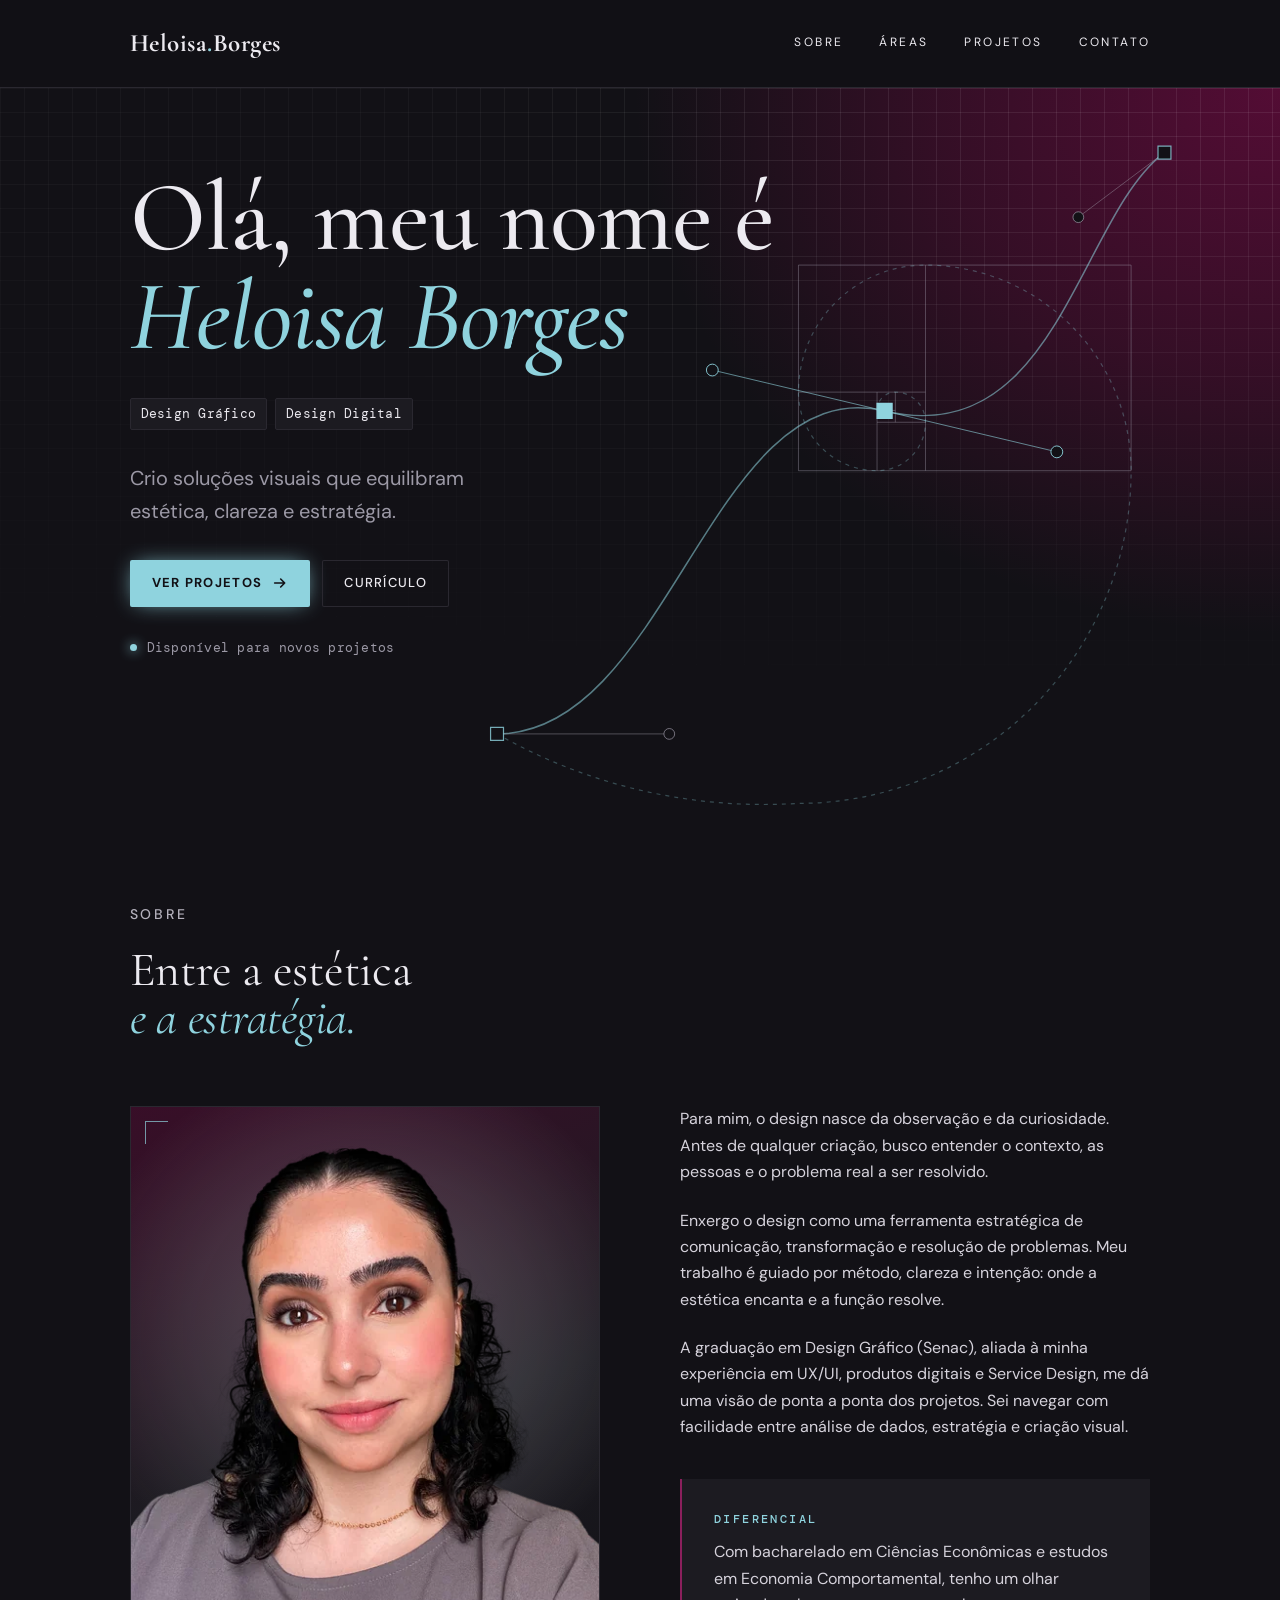
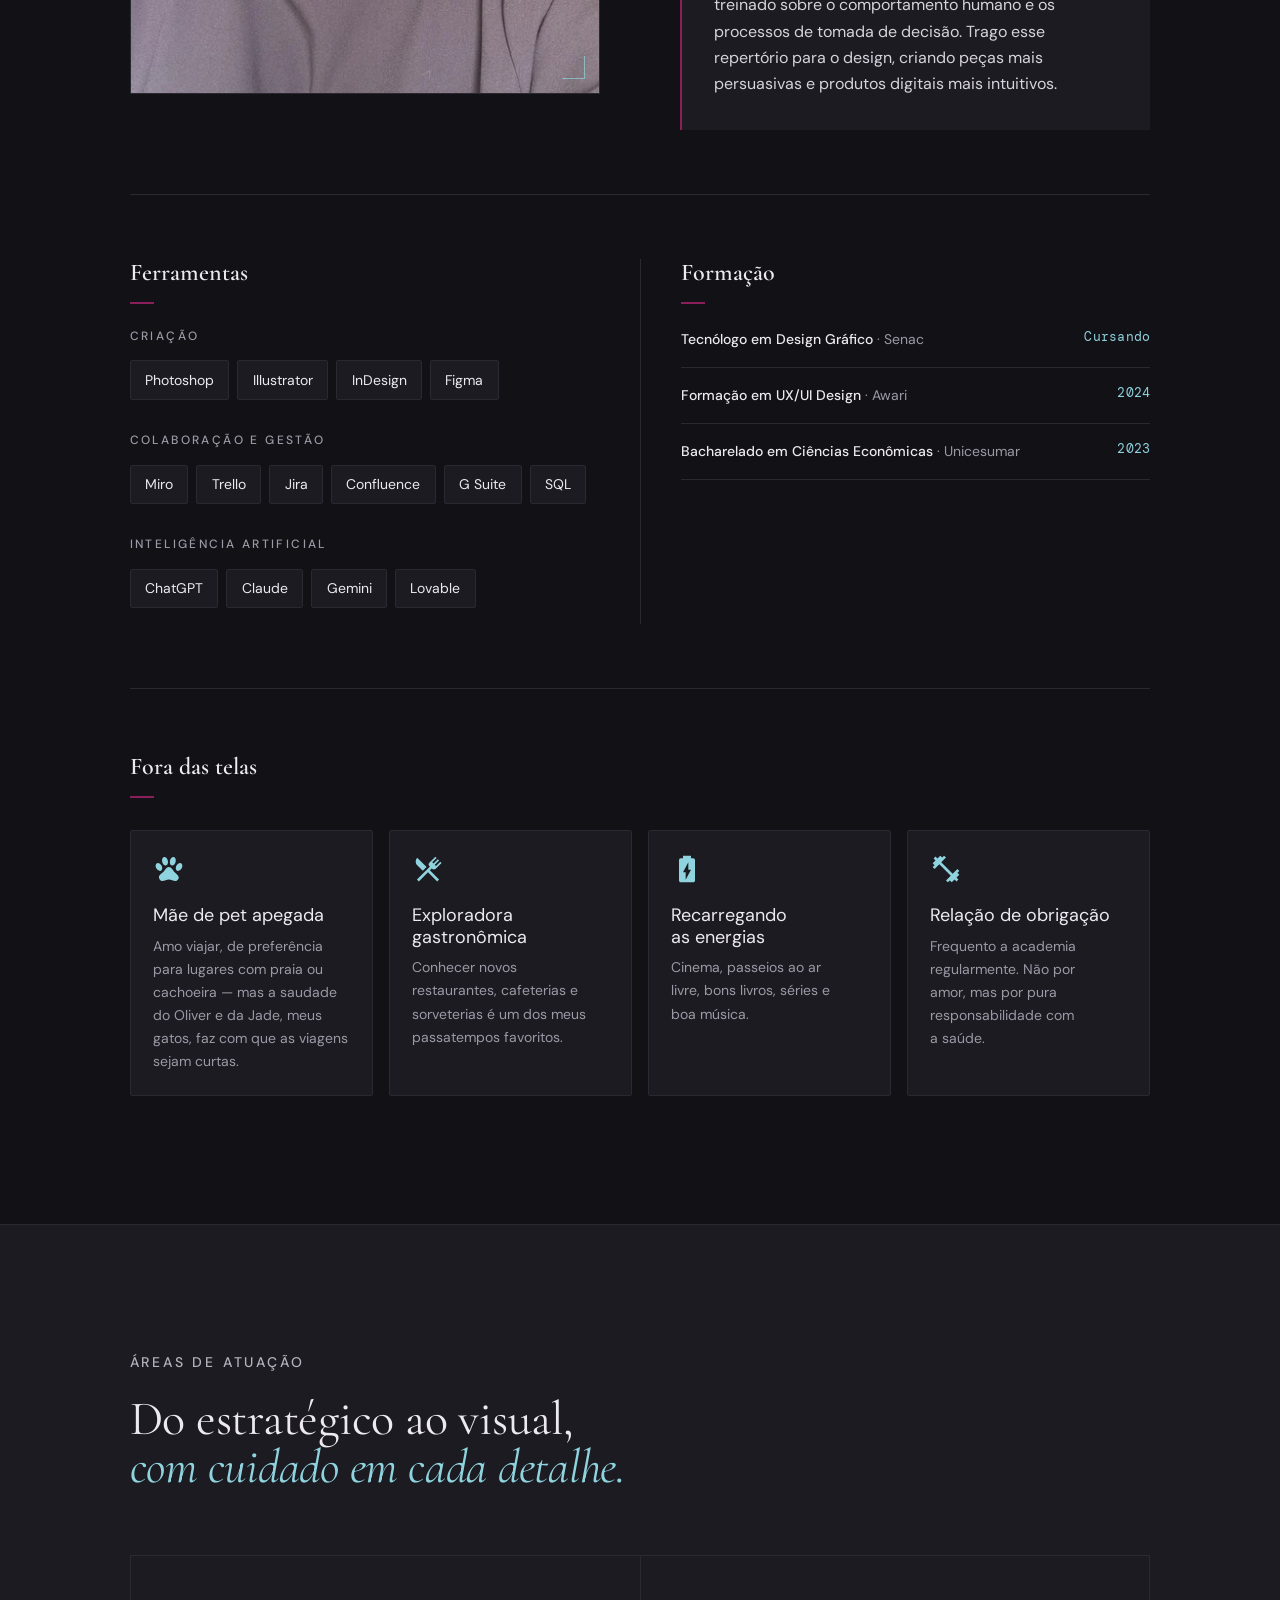
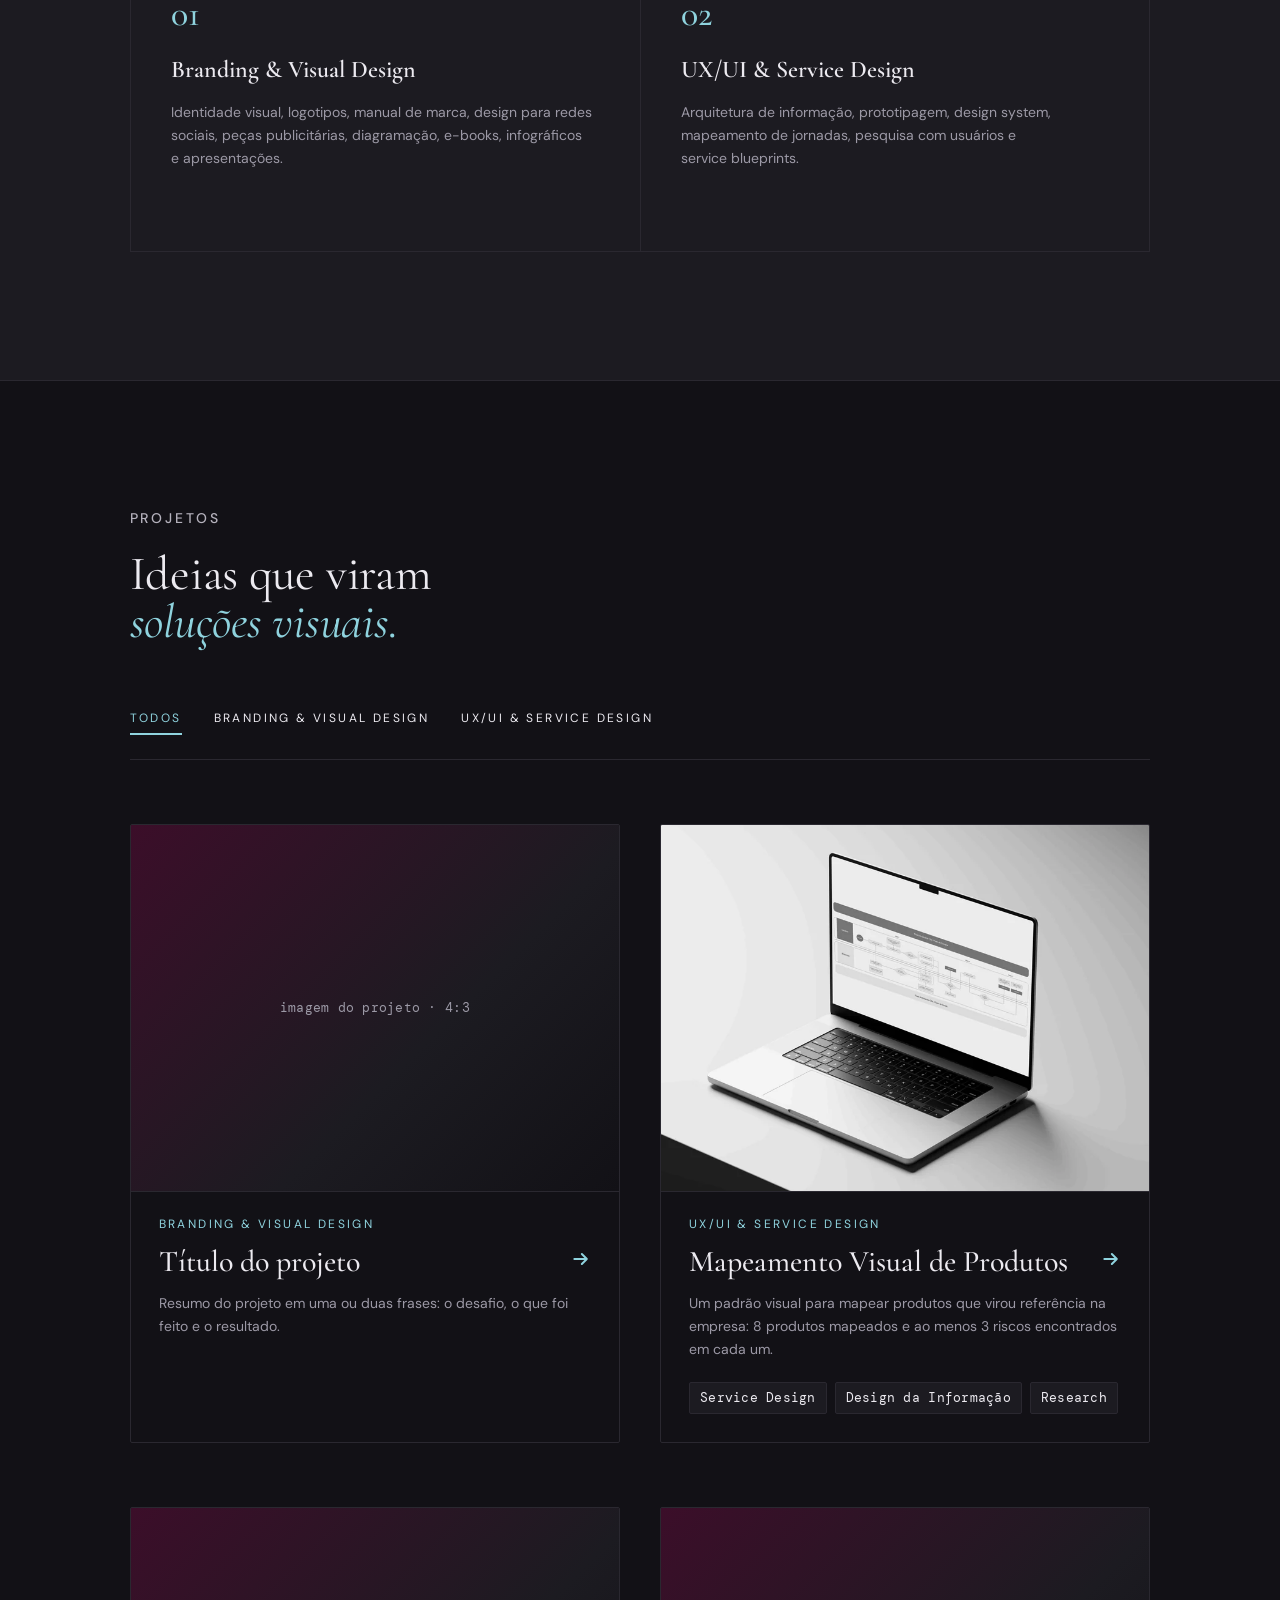
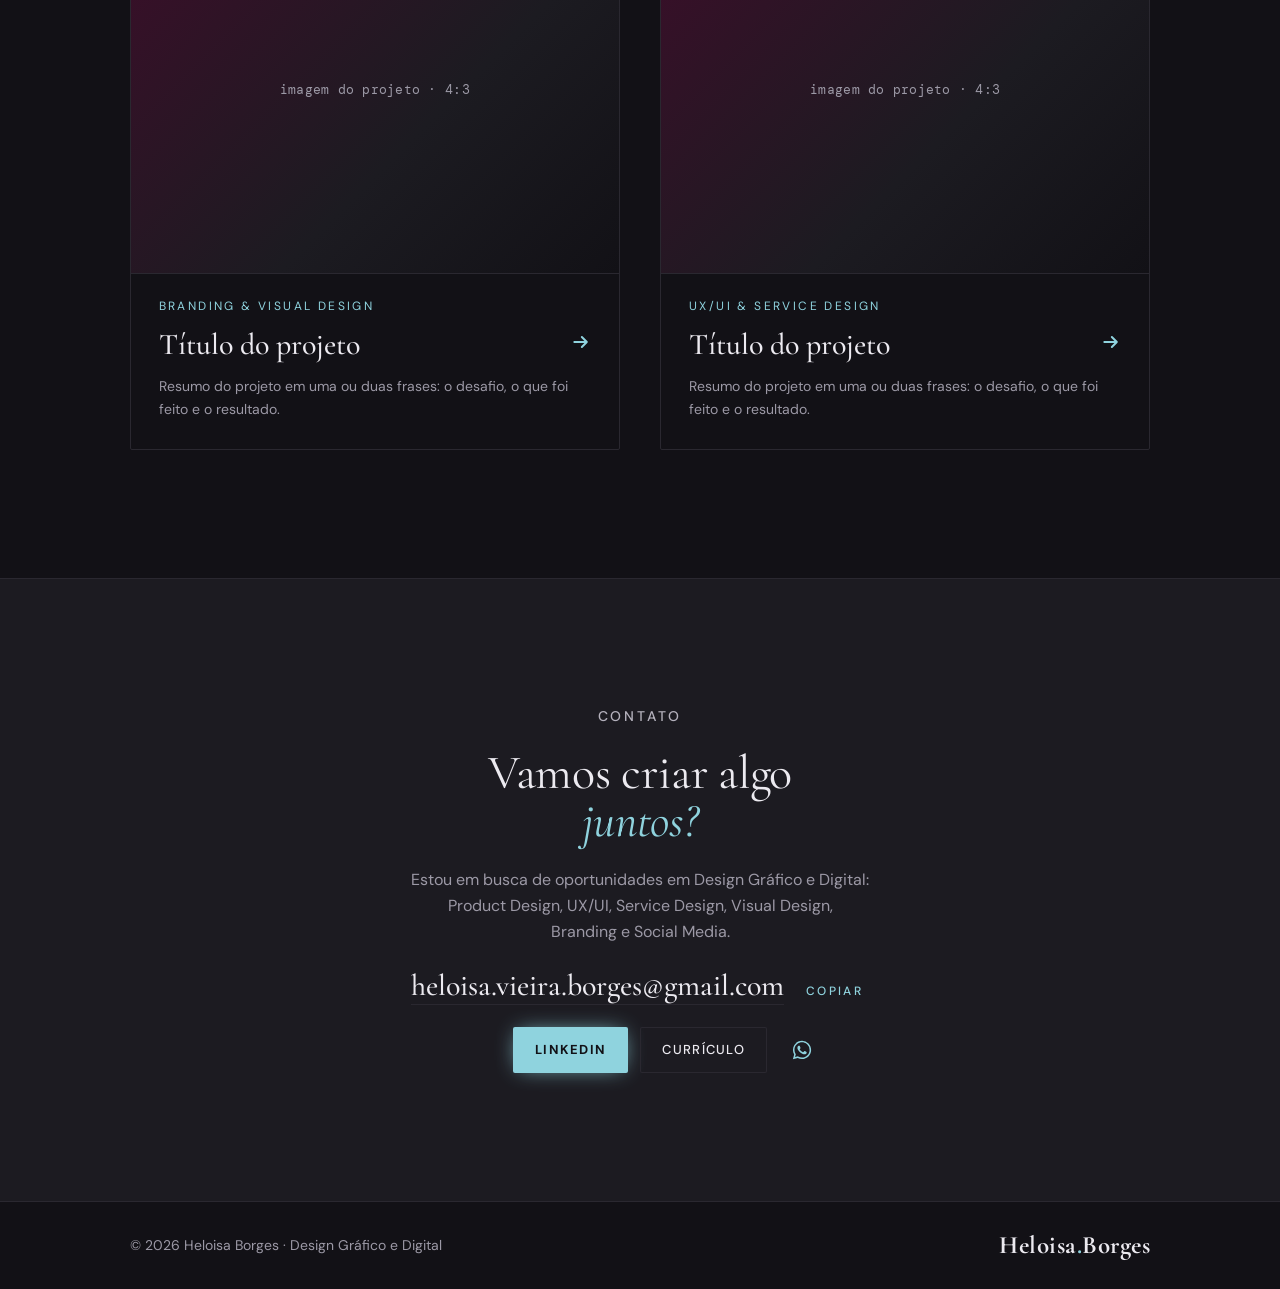
==== commit 75b003f2: "Sobre: novo texto com foco em processo, UX/UI e Service Design Co-Authored-By: Claude Opus 5.5 <nore" ====
--- a/index.html
+++ b/index.html
@@ -542,10 +542,9 @@
       <div class="sobre">
         <div class="sobre__foto photo-slot"><img src="img/foto-heloisa-960.webp" srcset="img/foto-heloisa-480.webp 480w, img/foto-heloisa-960.webp 960w, img/foto-heloisa-1600.webp 1600w" sizes="(max-width: 720px) 22rem, 460px" width="1600" height="2000" alt="Foto de Heloisa Borges" loading="lazy" decoding="async"></div>
         <div class="sobre__texto">
-          <p>Para mim, o design nasce da observação e da curiosidade. Antes de qualquer traço, busco entender o contexto, as pessoas e o problema real a ser resolvido.</p>
-          <p>O que mais me move é criar: montar composições, testar combinações de cor e forma, escolher a tipografia certa, diagramar, escolher o grid, aplicar os princípios do design e ver um projeto ganhar vida. É criando que eu perco a noção do tempo.</p>
-          <p>A graduação em Design Gráfico no Senac, aliada à minha formação e experiência em UX/UI, produtos digitais e service design, me dá uma visão holística dos projetos. Sei navegar com facilidade entre análise de dados, estratégia e criação visual.</p>
-          <p>Enxergo o design como uma ferramenta estratégica de comunicação, transformação e resolução de problemas. Meu trabalho é guiado por método, clareza e intenção: onde a estética encanta e a função resolve.</p>
+          <p>Para mim, o design nasce da observação e da curiosidade. Antes de qualquer criação, busco entender o contexto, as pessoas e o problema real a ser&nbsp;resolvido.</p>
+          <p>Enxergo o design como uma ferramenta estratégica de comunicação, transformação e resolução de problemas. Meu trabalho é guiado por método, clareza e intenção: onde a estética encanta e a função&nbsp;resolve.</p>
+          <p>A graduação em Design Gráfico (Senac), aliada à minha experiência em UX/UI, produtos digitais e Service Design, me dá uma visão de ponta a ponta dos projetos. Sei navegar com facilidade entre análise de dados, estratégia e criação&nbsp;visual.</p>
           <div class="diferencial">
             <span class="label" style="color:var(--cor-ciano)">Diferencial</span>
             <p>Com bacharelado em Ciências Econômicas e estudos em Economia Comportamental, tenho um olhar treinado sobre o comportamento humano e os processos de tomada de decisão. Trago esse repertório para o design, criando peças mais persuasivas e produtos digitais mais intuitivos.</p>
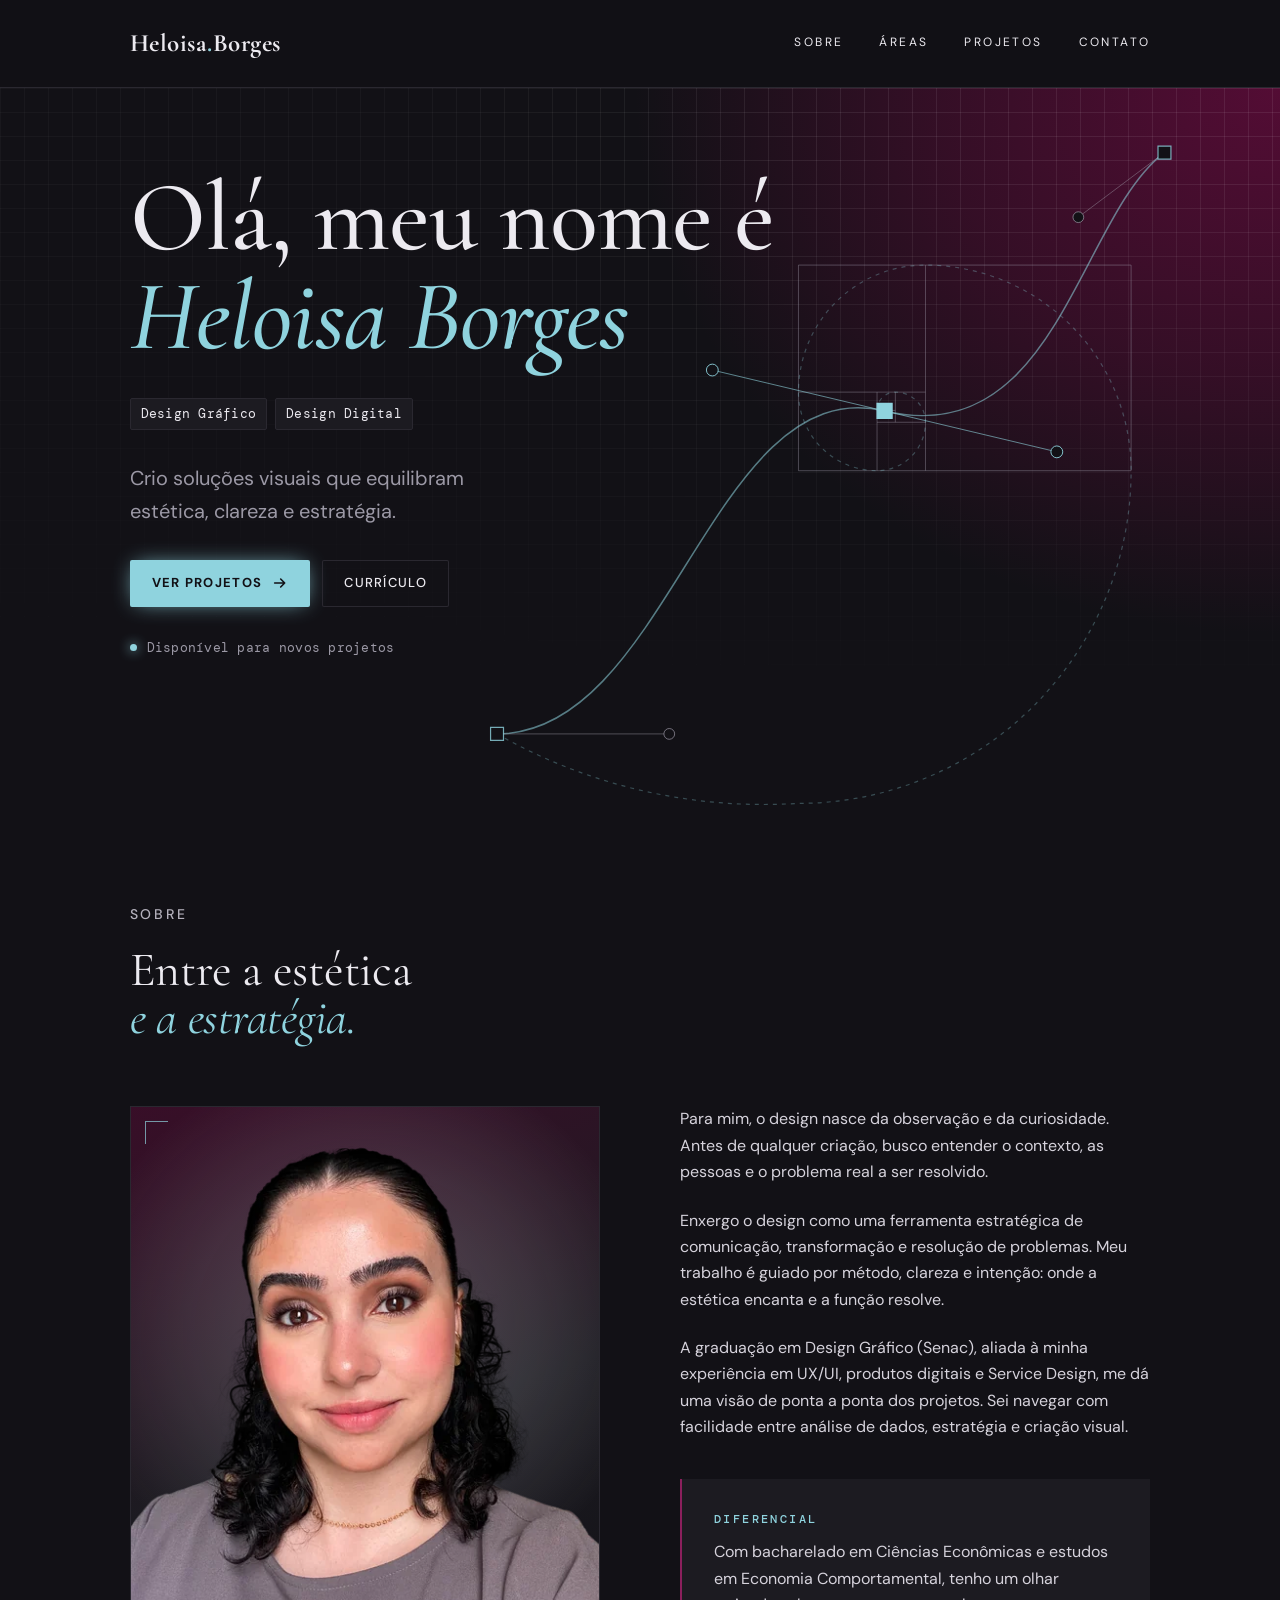
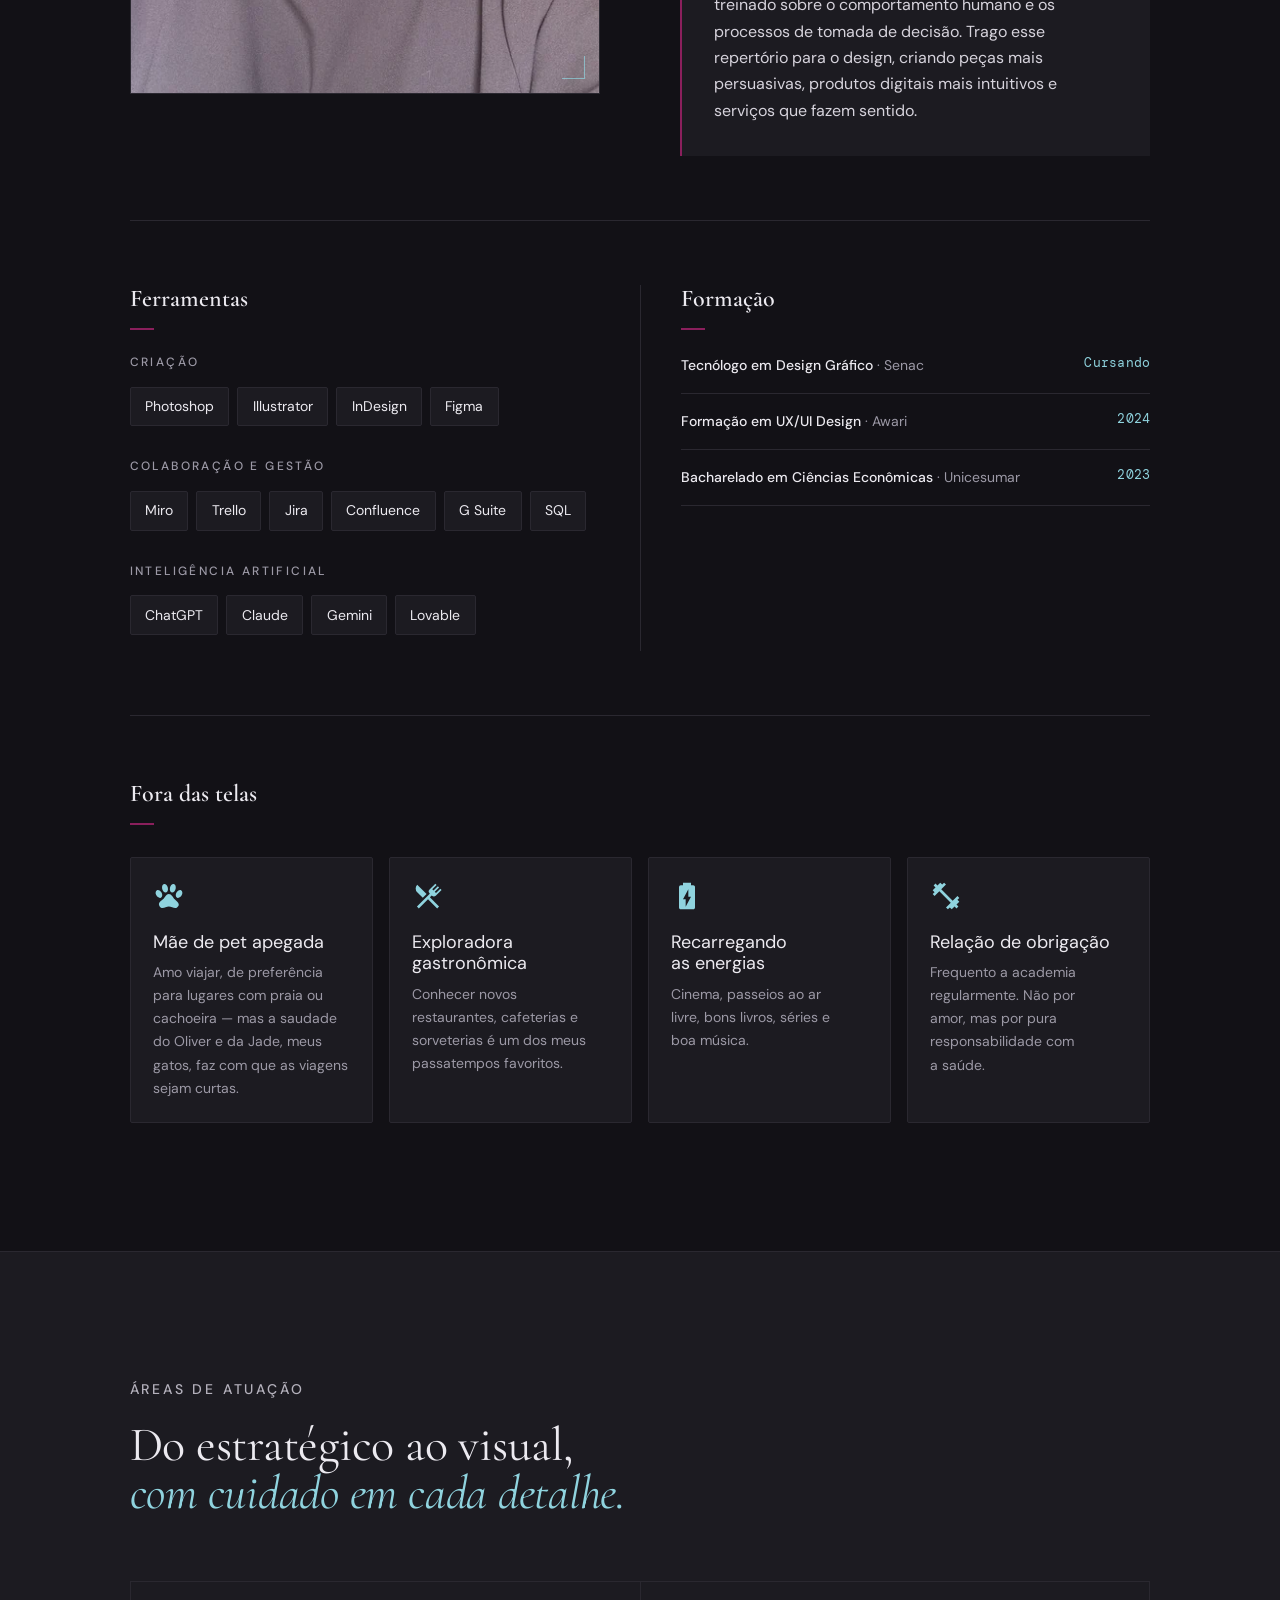
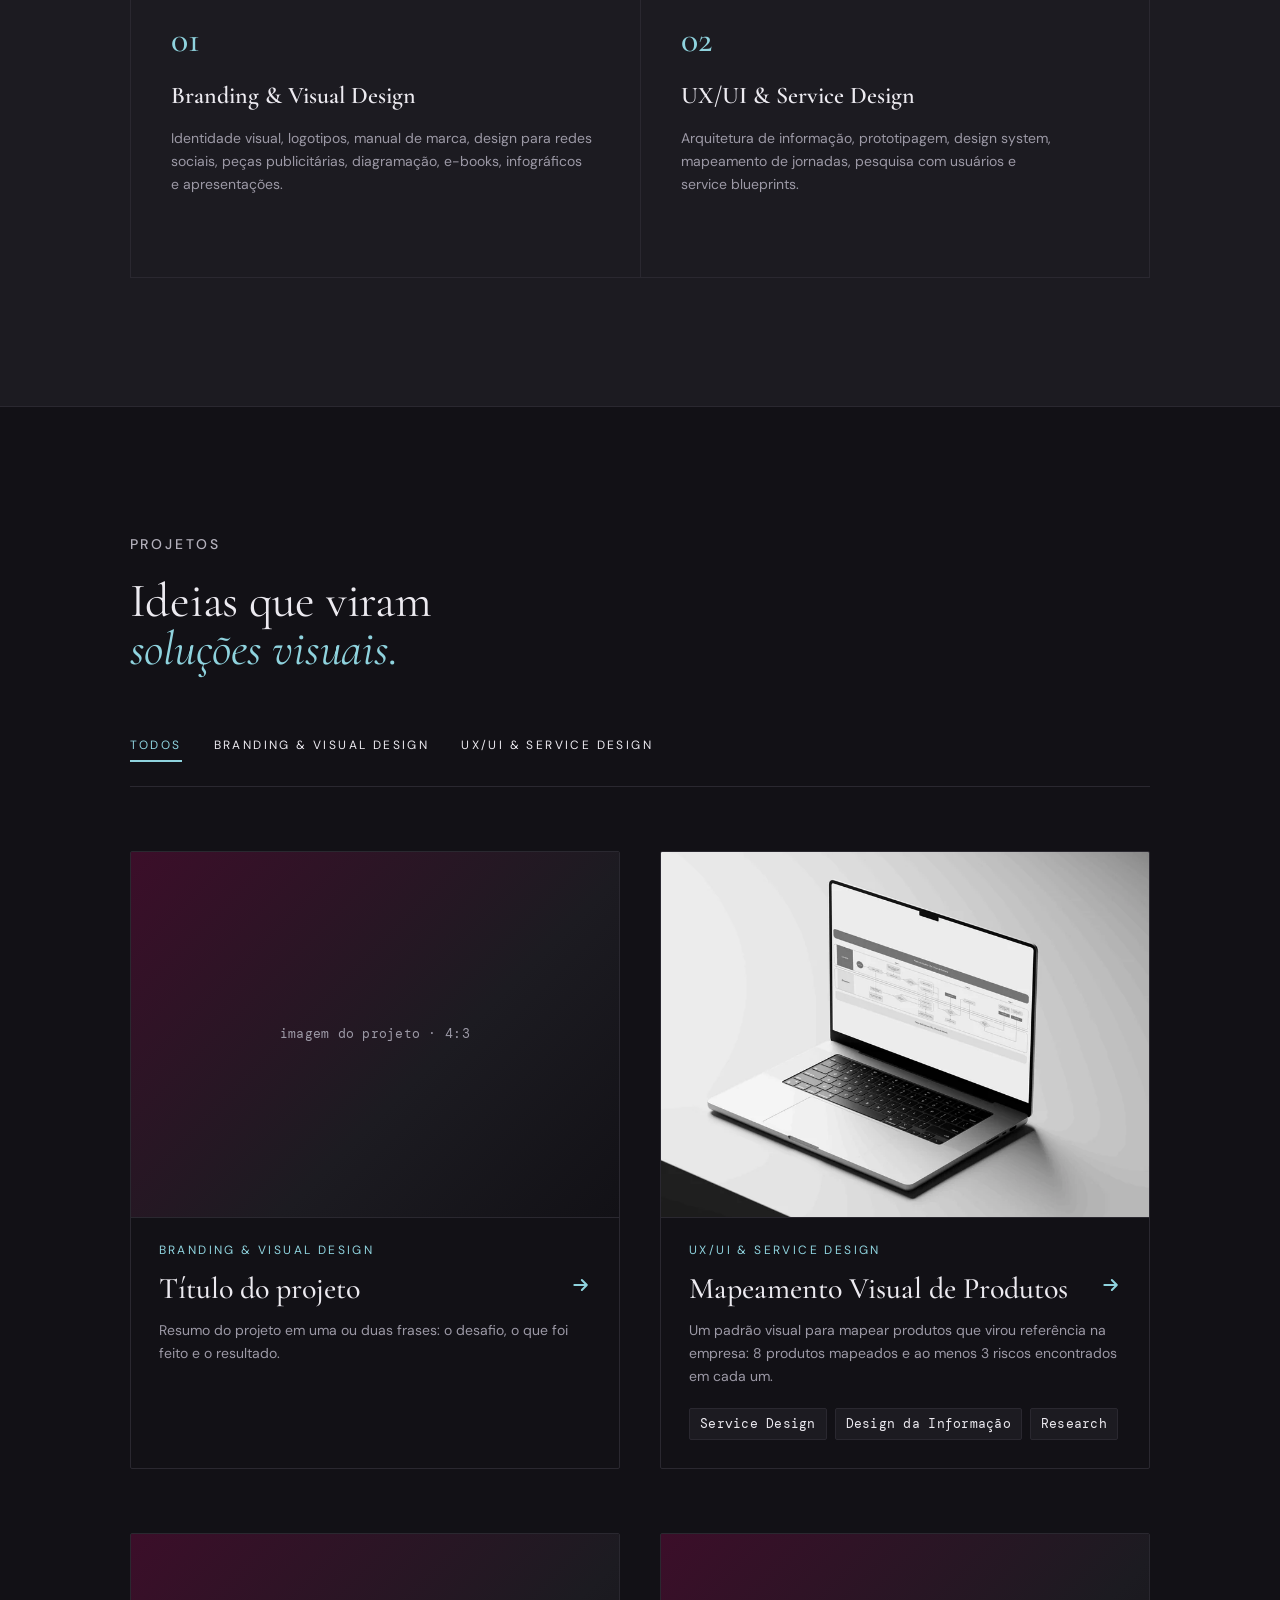
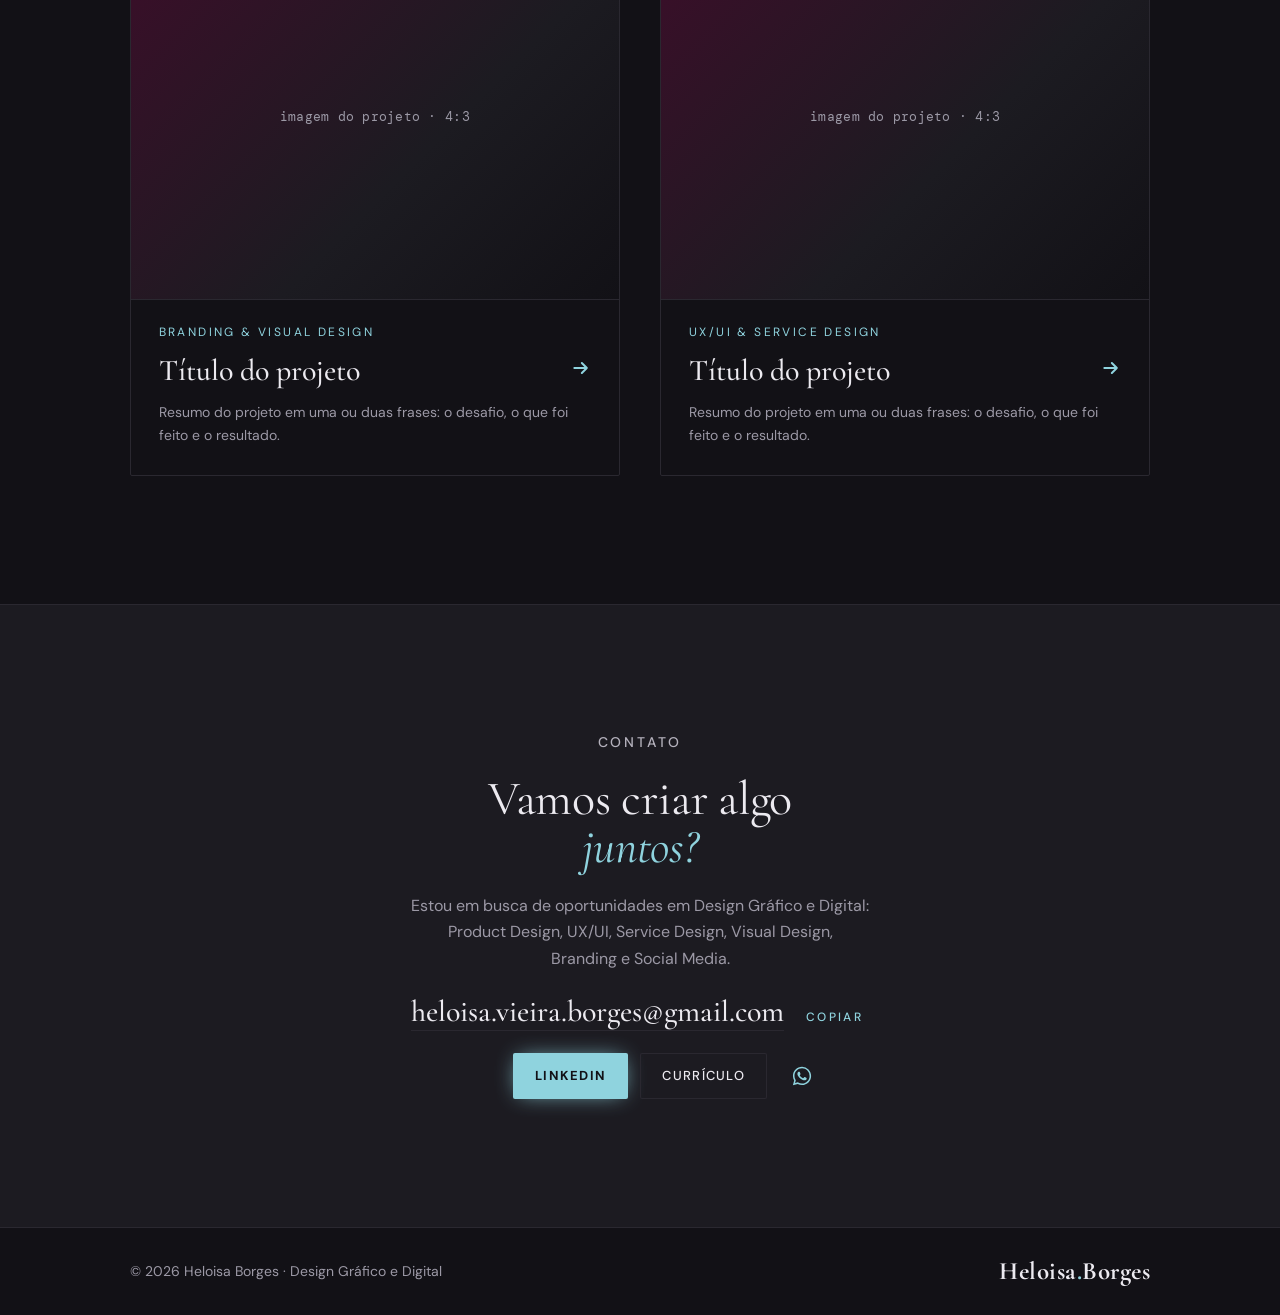
==== commit 6c239de7: "Diferencial: inclui serviços (Service Design) Co-Authored-By: Claude Opus 5.5 <noreply@anthropic.com" ====
--- a/index.html
+++ b/index.html
@@ -547,7 +547,7 @@
           <p>A graduação em Design Gráfico (Senac), aliada à minha experiência em UX/UI, produtos digitais e Service Design, me dá uma visão de ponta a ponta dos projetos. Sei navegar com facilidade entre análise de dados, estratégia e criação&nbsp;visual.</p>
           <div class="diferencial">
             <span class="label" style="color:var(--cor-ciano)">Diferencial</span>
-            <p>Com bacharelado em Ciências Econômicas e estudos em Economia Comportamental, tenho um olhar treinado sobre o comportamento humano e os processos de tomada de decisão. Trago esse repertório para o design, criando peças mais persuasivas e produtos digitais mais intuitivos.</p>
+            <p>Com bacharelado em Ciências Econômicas e estudos em Economia Comportamental, tenho um olhar treinado sobre o comportamento humano e os processos de tomada de decisão. Trago esse repertório para o design, criando peças mais persuasivas, produtos digitais mais intuitivos e serviços que fazem&nbsp;sentido.</p>
           </div>
         </div>
       </div>
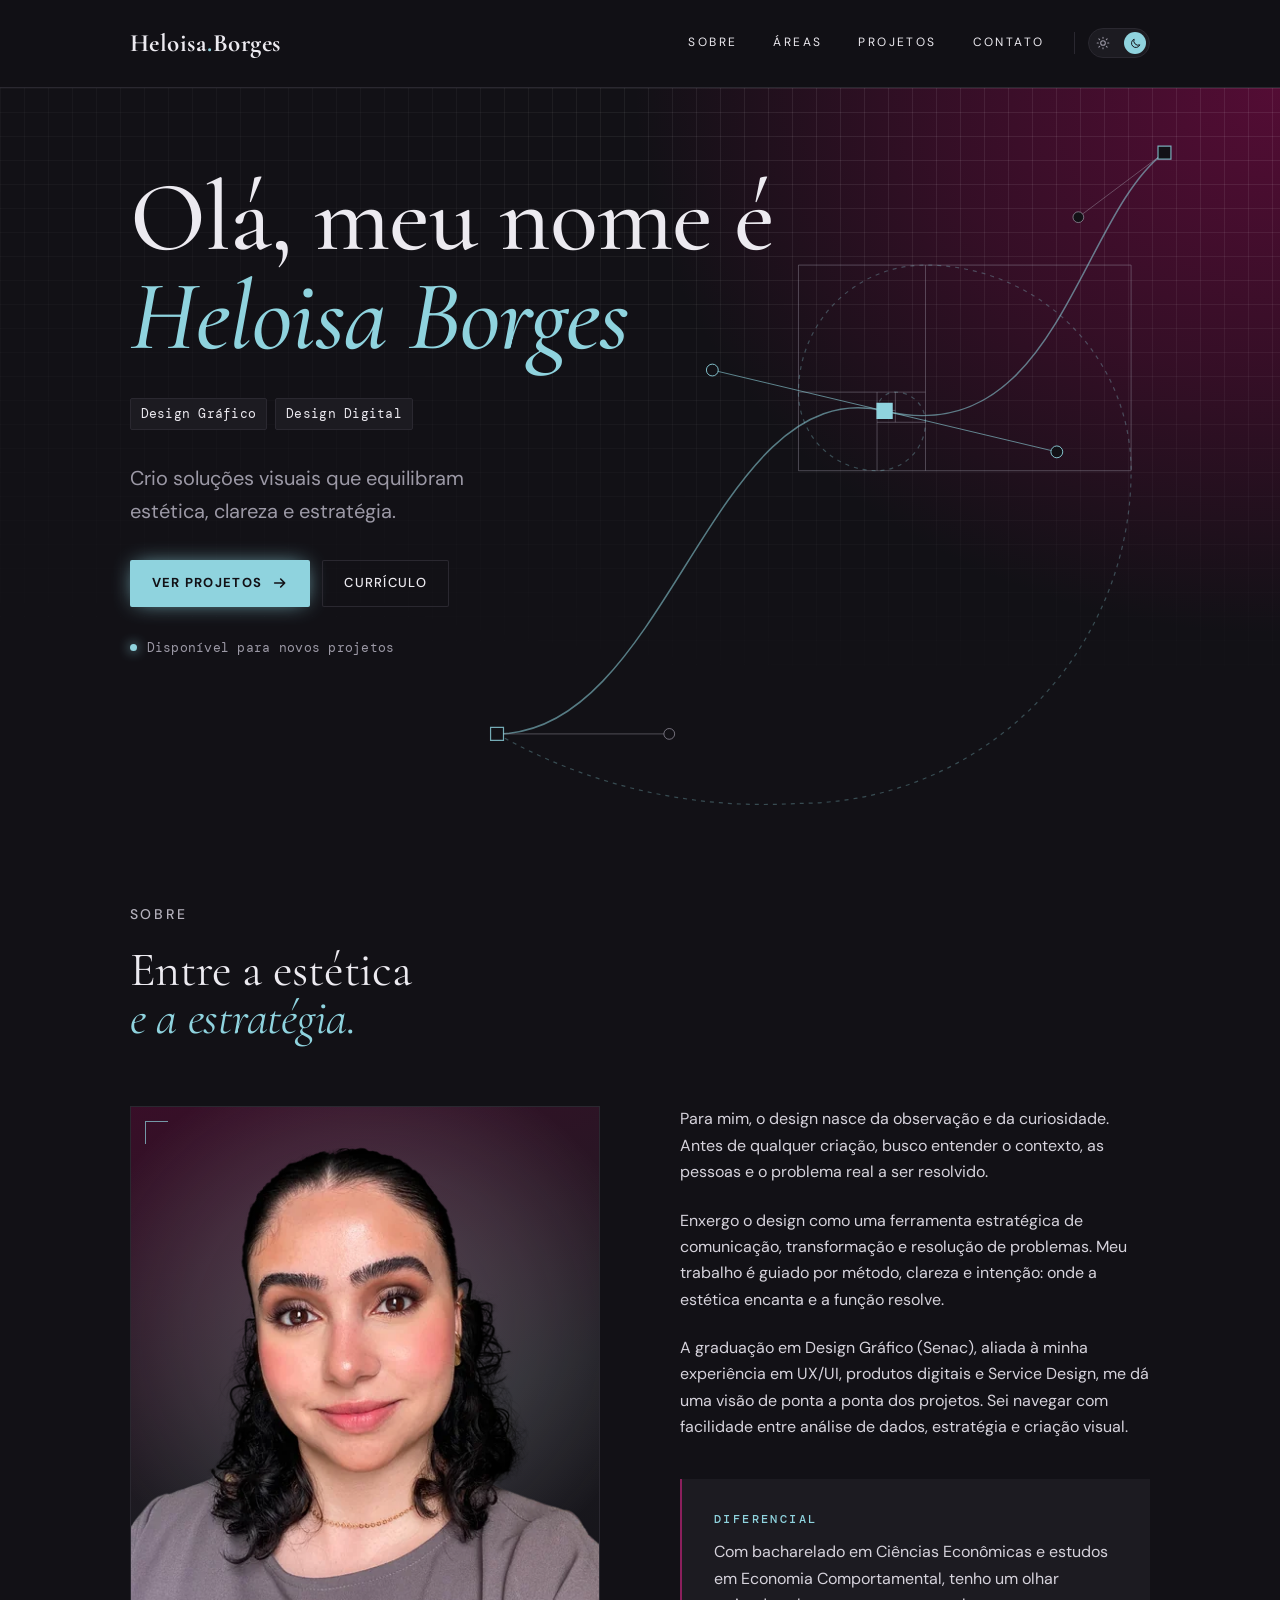
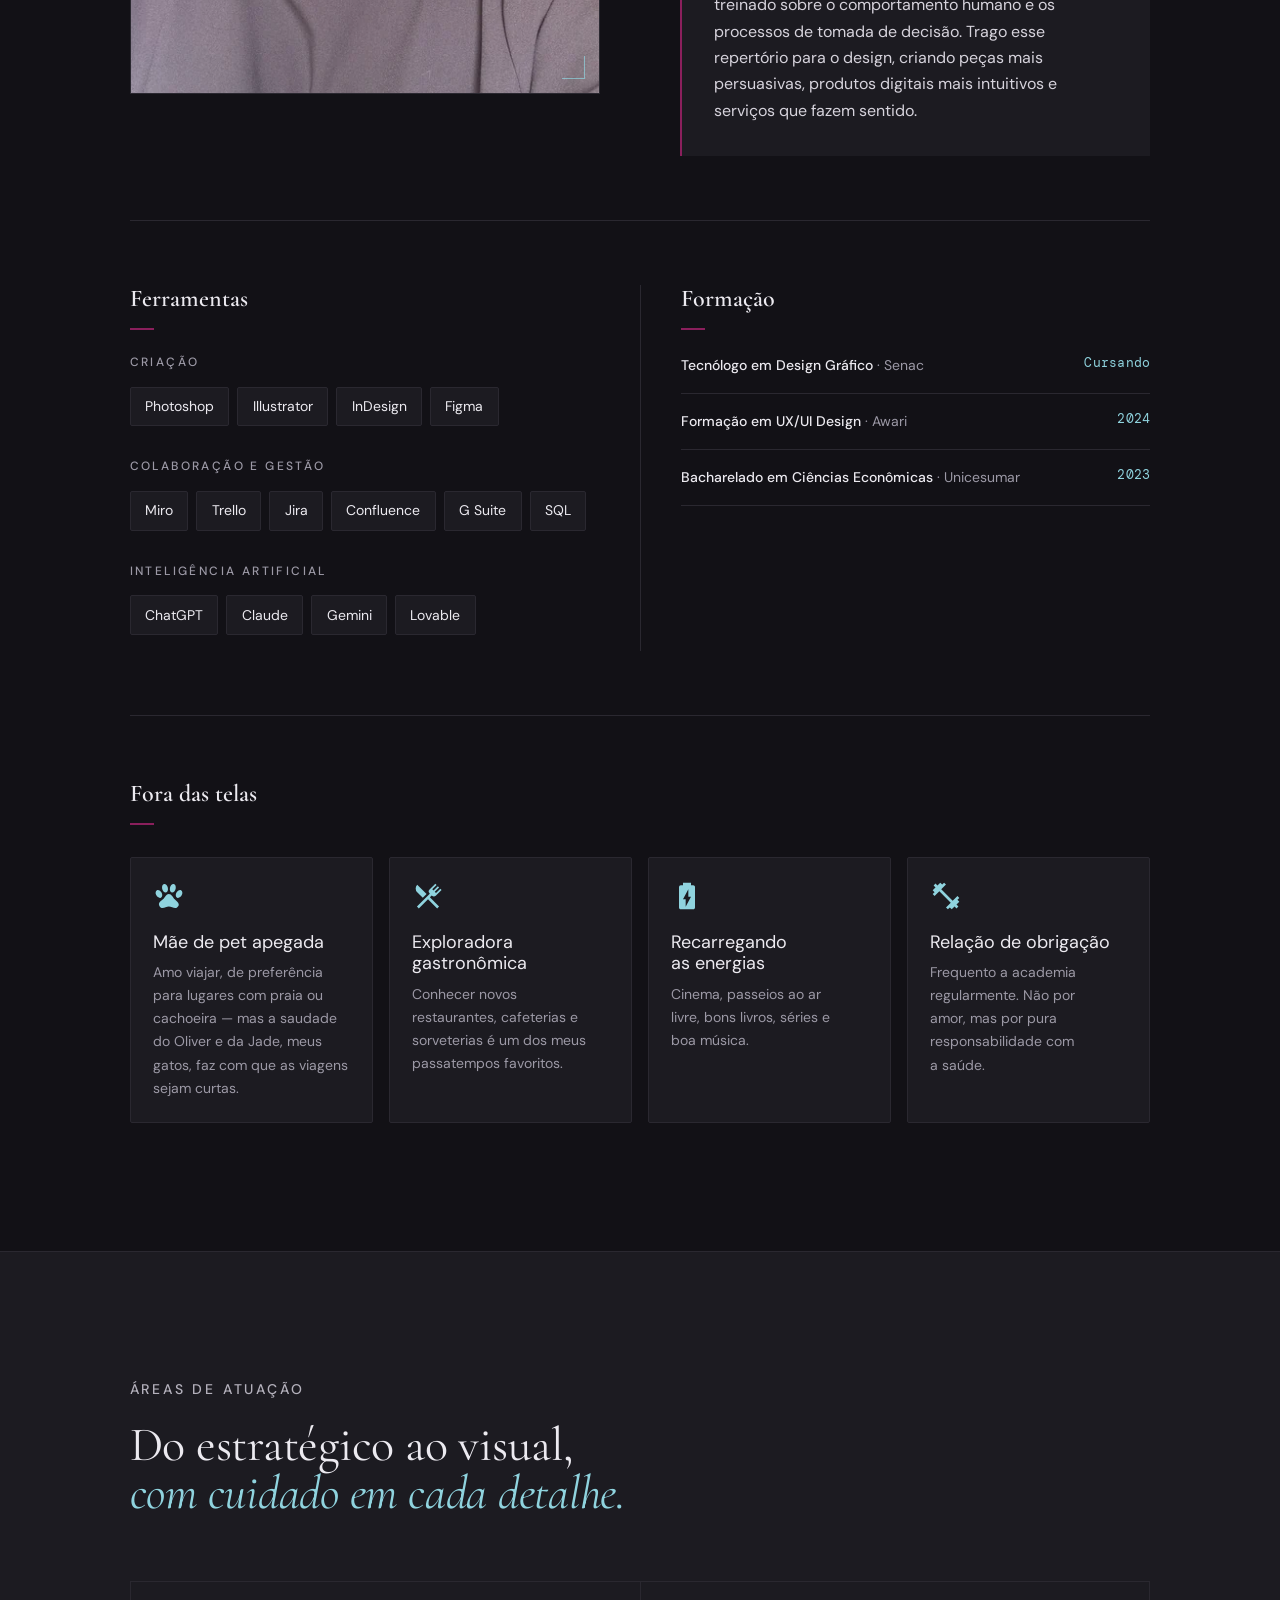
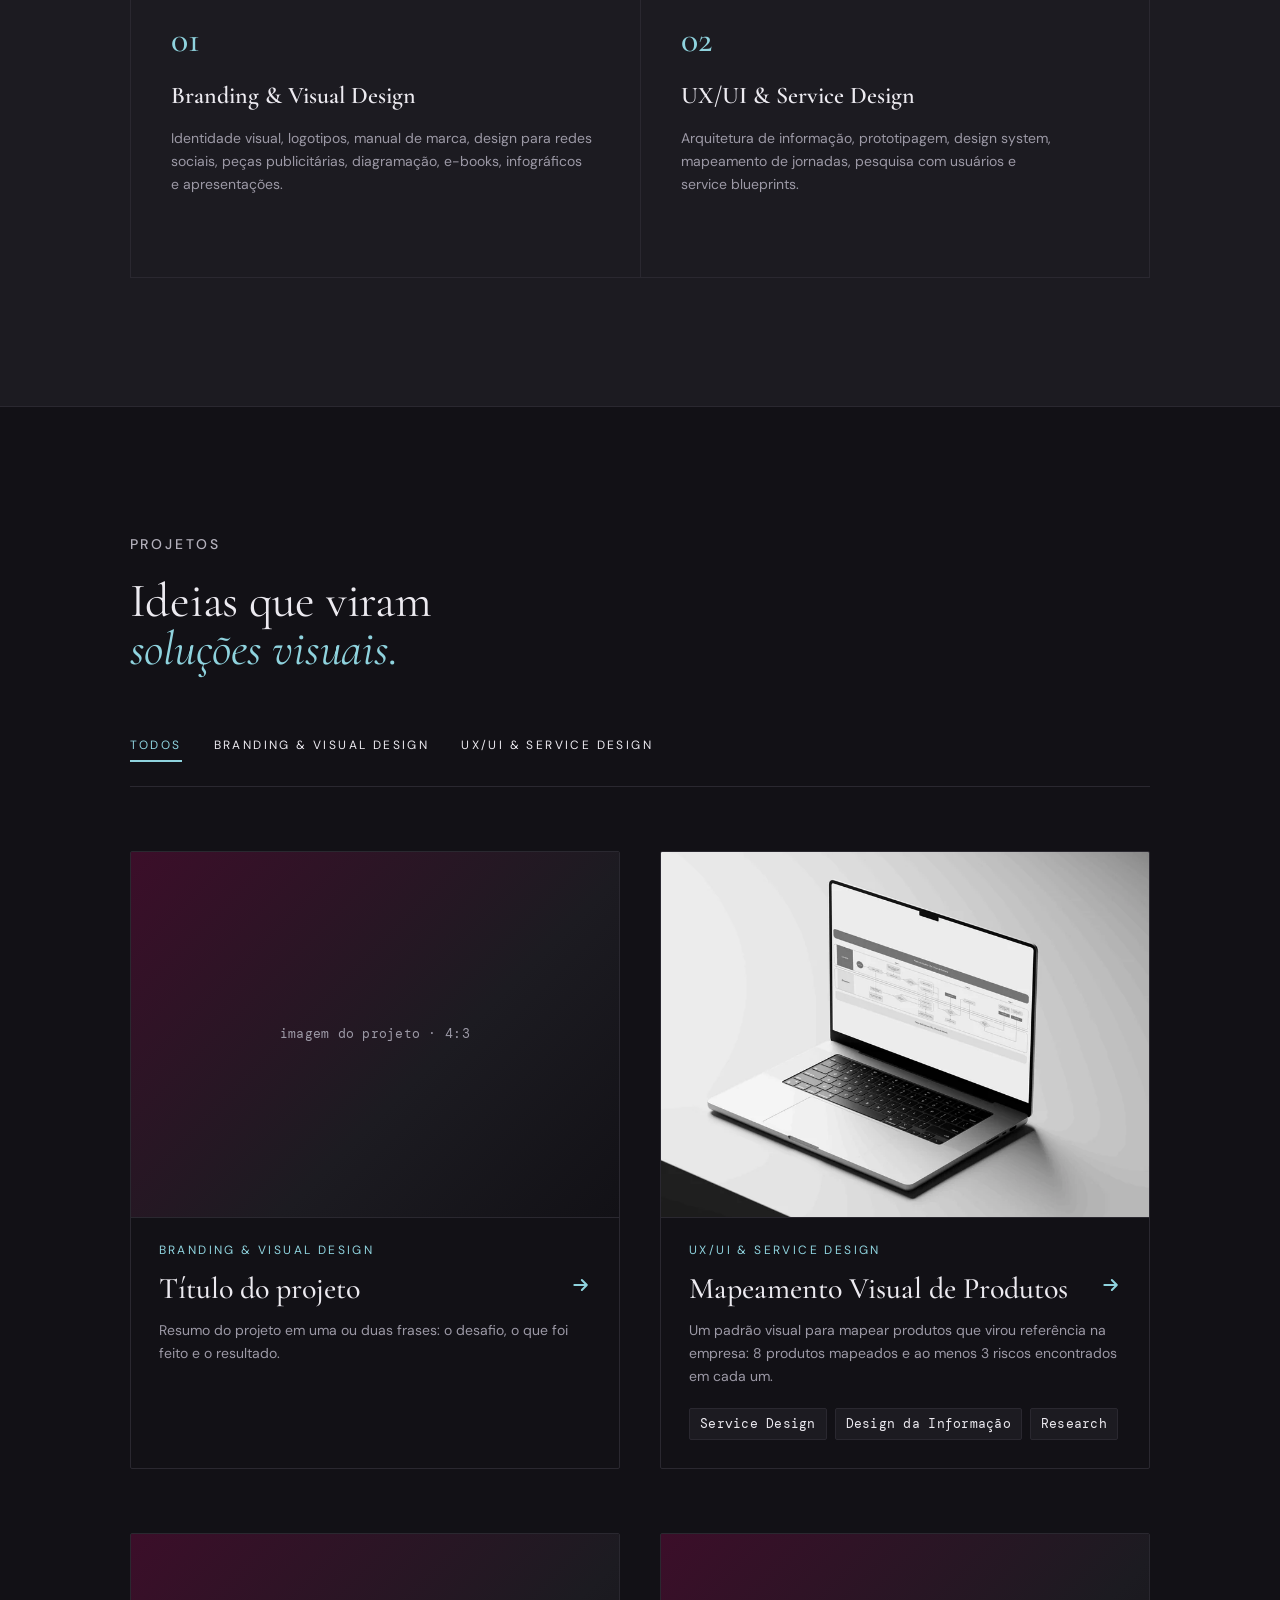
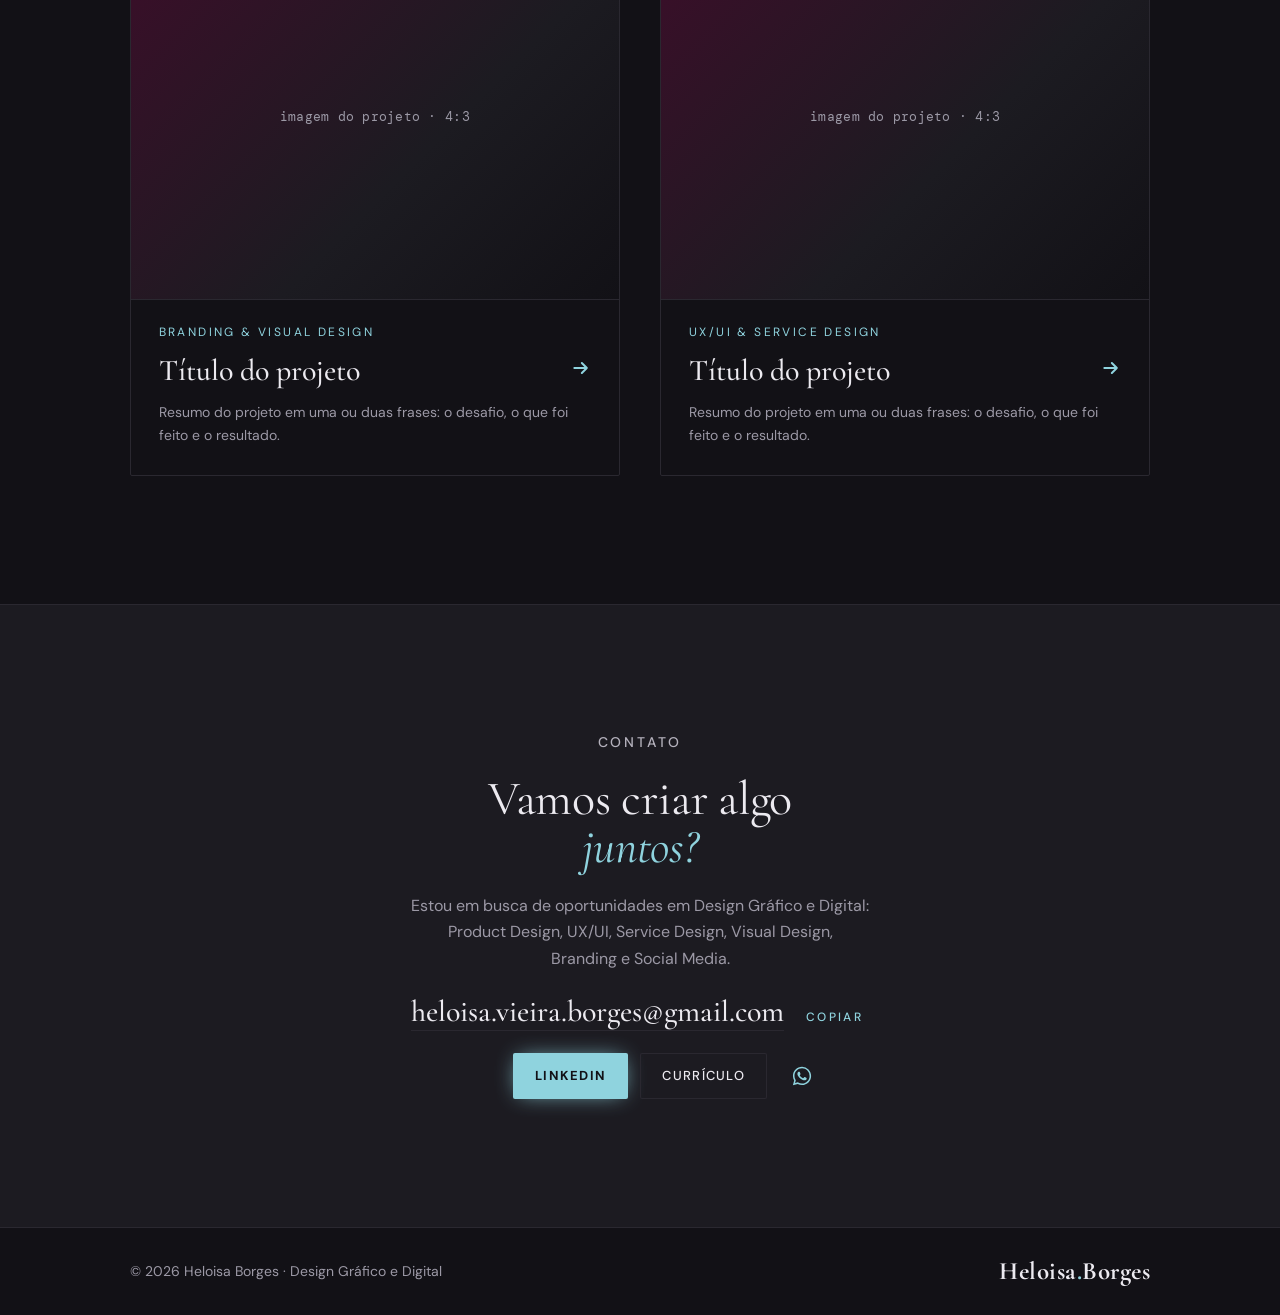
==== commit 0edc102b: "Tema claro com chave sol/lua no menu (escuro continua como padrão) Co-Authored-By: Claude Opus 5.5 <" ====
--- a/index.html
+++ b/index.html
@@ -1,5 +1,6 @@
 <!doctype html><html><head><meta charset=utf8><meta name=viewport content="width=device-width,initial-scale=1,viewport-fit=cover"><style>:root{color-scheme:light;box-sizing:border-box;padding-top:env(safe-area-inset-top,0px);padding-bottom:env(safe-area-inset-bottom,0px)}html{scroll-padding-top:env(safe-area-inset-top,0px)}body{margin:0;padding:0;font:14px -apple-system,BlinkMacSystemFont,sans-serif;background:#fff;color:#000}img{max-width:100%}[hidden]:not([hidden=until-found i]){display:none!important}</style>
 <title>Portfólio - Heloisa Borges</title>
+<script>/* tema: escuro é o padrão; se a pessoa escolheu o claro, ele é lembrado */try{if(localStorage.getItem("tema")==="claro")document.documentElement.setAttribute("data-tema","claro")}catch(e){}</script>
 <link rel="icon" href="favicon.ico" sizes="any">
 <link rel="icon" href="img/favicon.svg" type="image/svg+xml">
 <link rel="apple-touch-icon" href="img/apple-touch-icon.png">
@@ -480,6 +481,49 @@
 [data-hl]{outline:2px solid var(--cor-ciano)!important;outline-offset:3px;background-color:rgba(143,211,222,.10)!important;position:relative}
 [data-hl].area__ver{opacity:1!important;transform:none!important}
 [data-hl].tp-atual{outline-color:#F07AA4!important;box-shadow:0 0 0 6px rgba(240,122,164,.18)}
+
+/* ===== Tema claro + chave sol/lua =====
+   Escuro é o padrão. No claro, as cores de destaque se invertem:
+   vinho aceso nos destaques (onde o escuro usa ciano) e ciano escuro nos detalhes (onde o escuro usa vinho). */
+:root[data-tema="claro"]{
+  --cor-carvao:#F7F6F9; --cor-superficie:#FFFFFF; --cor-linha:#E3E1E8;
+  --cor-vinho-aceso:#1F7A88;
+  --cor-ciano:#8A1F5C; --cor-ciano-hover:#6E1849; --cor-ciano-suave:rgba(138,31,92,.08);
+  --cor-texto:#17161B; --cor-texto-suave:#5E5B67; --cor-rotulo:#6E6A78; --cor-texto-corpo:#2E2C35;
+  color-scheme:light;
+}
+[data-tema="claro"] .label-secao{color:var(--cor-rotulo)}
+[data-tema="claro"] header.nav{background:rgba(247,246,249,.88)}
+[data-tema="claro"] .hero{background:radial-gradient(70% 110% at 100% 0%, rgba(31,122,136,.20) 0%, rgba(31,122,136,.09) 38%, transparent 72%), var(--cor-carvao)}
+[data-tema="claro"] .hero::before{background-image:linear-gradient(rgba(23,22,27,.07) 1px,transparent 1px),linear-gradient(90deg,rgba(23,22,27,.07) 1px,transparent 1px)}
+[data-tema="claro"] .hero__luz{background-image:linear-gradient(rgba(138,31,92,.35) 1px,transparent 1px),linear-gradient(90deg,rgba(138,31,92,.35) 1px,transparent 1px)}
+[data-tema="claro"] .photo-slot{background:radial-gradient(ellipse 82% 62% at 50% 38%,rgba(255,255,255,.6) 0%,rgba(255,255,255,.25) 45%,transparent 76%),linear-gradient(160deg,rgba(31,122,136,.20) 0%,#FFFFFF 55%,#F7F6F9 100%)}
+[data-tema="claro"] .projeto__imagem{background:linear-gradient(135deg,rgba(31,122,136,.20),#FFFFFF 60%,#ECEAF0)}
+[data-tema="claro"] .btn-primary{box-shadow:0 0 22px -8px rgba(138,31,92,.6)}
+[data-tema="claro"] .btn-ghost{box-shadow:inset 0 0 0 1px var(--cor-texto-suave)}
+[data-tema="claro"] .btn-ghost:hover{box-shadow:inset 0 0 0 1px var(--cor-texto)}
+[data-tema="claro"] .status i{box-shadow:0 0 10px rgba(138,31,92,.45)}
+
+/* chave: no fim do menu, depois de uma linha fina; no celular, na linha do logo */
+header.nav nav{margin-left:auto}
+.tema{position:relative;flex:none;margin-left:28px;width:62px;height:30px;padding:0 7px;border:1px solid var(--cor-linha);border-radius:15px;background:var(--cor-superficie);color:var(--cor-texto-suave);display:flex;align-items:center;justify-content:space-between;cursor:pointer}
+.tema::before{content:"";position:absolute;left:-15px;top:50%;width:1px;height:22px;background:var(--cor-linha);transform:translateY(-50%)}
+.tema__icone{width:14px;height:14px}
+.tema__bola{position:absolute;top:3px;left:3px;width:22px;height:22px;border-radius:50%;background:var(--cor-ciano);color:var(--cor-carvao);display:grid;place-items:center;transform:translateX(32px);transition:transform .25s ease,background-color .25s ease}
+.tema__bola svg{width:13px;height:13px;grid-area:1/1}
+.tema__sol{display:none}
+[data-tema="claro"] .tema__bola{transform:translateX(0)}
+[data-tema="claro"] .tema__sol{display:block}
+[data-tema="claro"] .tema__lua{display:none}
+.tema:hover{border-color:var(--cor-texto-suave)}
+.tema:focus-visible{outline:none;box-shadow:0 0 0 2px var(--cor-carvao),0 0 0 4px var(--cor-ciano)}
+@media (prefers-reduced-motion:reduce){.tema__bola{transition:none}}
+@media (max-width:720px){
+  header.nav .logo{order:1}
+  .tema{order:2;margin-left:auto}
+  .tema::before{display:none}
+  header.nav nav{order:3;flex-basis:100%;margin-left:0}
+}
 </style>
 </head>
 <body>
@@ -489,6 +533,15 @@
   <div class="inner">
     <a class="logo" href="#inicio">Heloisa<span>.</span>Borges</a>
     <nav aria-label="Principal"><ul><li><a href="#sobre">Sobre</a></li><li><a href="#areas">Áreas</a></li><li><a href="#projetos">Projetos</a></li><li><a href="#contato">Contato</a></li></ul></nav>
+    <button class="tema" type="button" role="switch" aria-checked="false" aria-label="Tema claro" title="Alternar entre tema escuro e claro">
+      <svg class="tema__icone" viewBox="0 0 24 24" aria-hidden="true"><use href="#ic-sol"/></svg>
+      <svg class="tema__icone" viewBox="0 0 24 24" aria-hidden="true"><use href="#ic-lua"/></svg>
+      <span class="tema__bola" aria-hidden="true"><svg class="tema__lua" viewBox="0 0 24 24"><use href="#ic-lua"/></svg><svg class="tema__sol" viewBox="0 0 24 24"><use href="#ic-sol"/></svg></span>
+    </button>
+    <svg width="0" height="0" style="position:absolute" aria-hidden="true"><defs>
+      <symbol id="ic-sol" viewBox="0 0 24 24"><g fill="none" stroke="currentColor" stroke-width="1.8" stroke-linecap="round"><circle cx="12" cy="12" r="4"/><path d="M12 2v2M12 20v2M2 12h2M20 12h2M4.9 4.9l1.4 1.4M17.7 17.7l1.4 1.4M4.9 19.1l1.4-1.4M17.7 6.3l1.4-1.4"/></g></symbol>
+      <symbol id="ic-lua" viewBox="0 0 24 24"><path d="M20 14.5A8 8 0 0 1 9.5 4a8 8 0 1 0 10.5 10.5z" fill="none" stroke="currentColor" stroke-width="1.8" stroke-linejoin="round"/></symbol>
+    </defs></svg>
   </div>
 </header>
 
@@ -887,4 +940,18 @@
 </script>
 <script src="js/galeria.js"></script>
 
+<script>
+/* Chave de tema: alterna escuro/claro e guarda a escolha neste navegador */
+(function(){
+  var raiz=document.documentElement, bt=document.querySelector(".tema"); if(!bt) return;
+  function mostrar(){var claro=raiz.getAttribute("data-tema")==="claro";bt.setAttribute("aria-checked",claro?"true":"false");}
+  bt.addEventListener("click",function(){
+    var claro=raiz.getAttribute("data-tema")!=="claro";
+    if(claro) raiz.setAttribute("data-tema","claro"); else raiz.removeAttribute("data-tema");
+    try{localStorage.setItem("tema",claro?"claro":"escuro")}catch(e){}
+    mostrar();
+  });
+  mostrar();
+})();
+</script>
 </body></html>
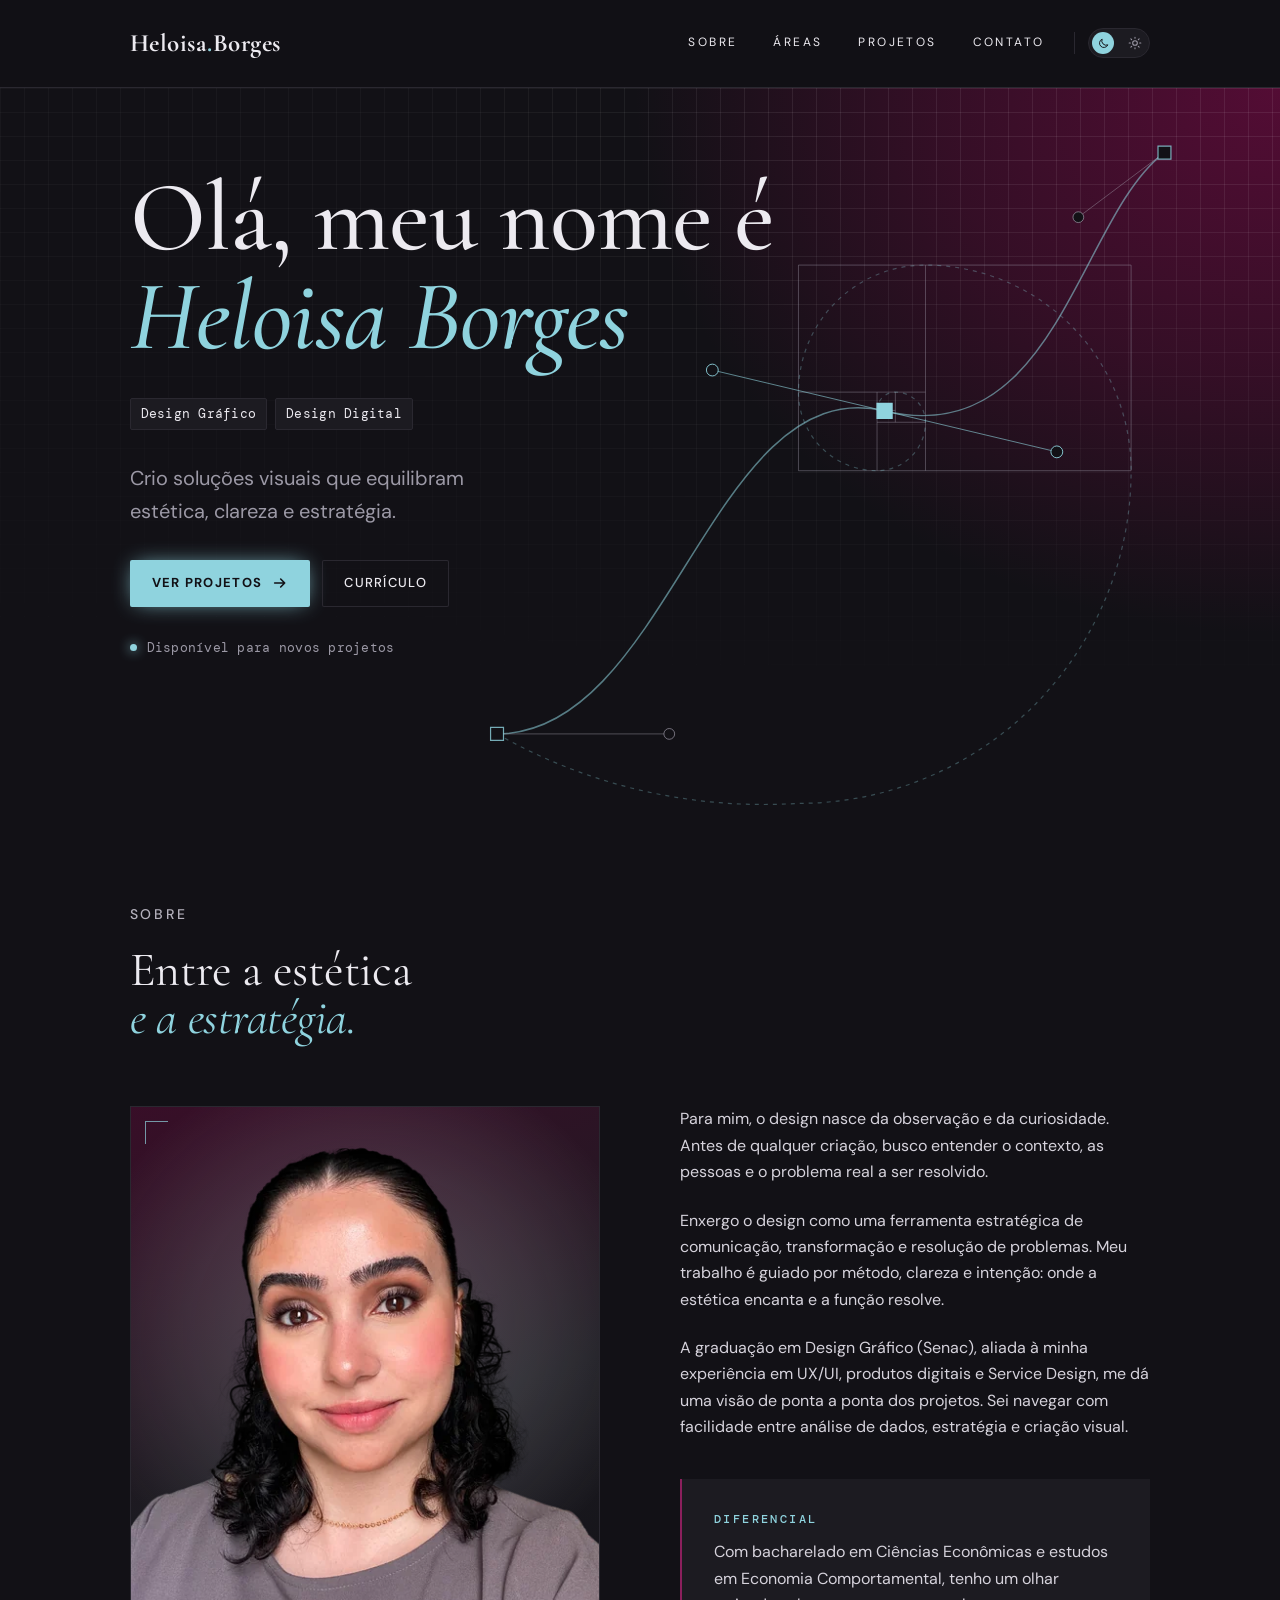
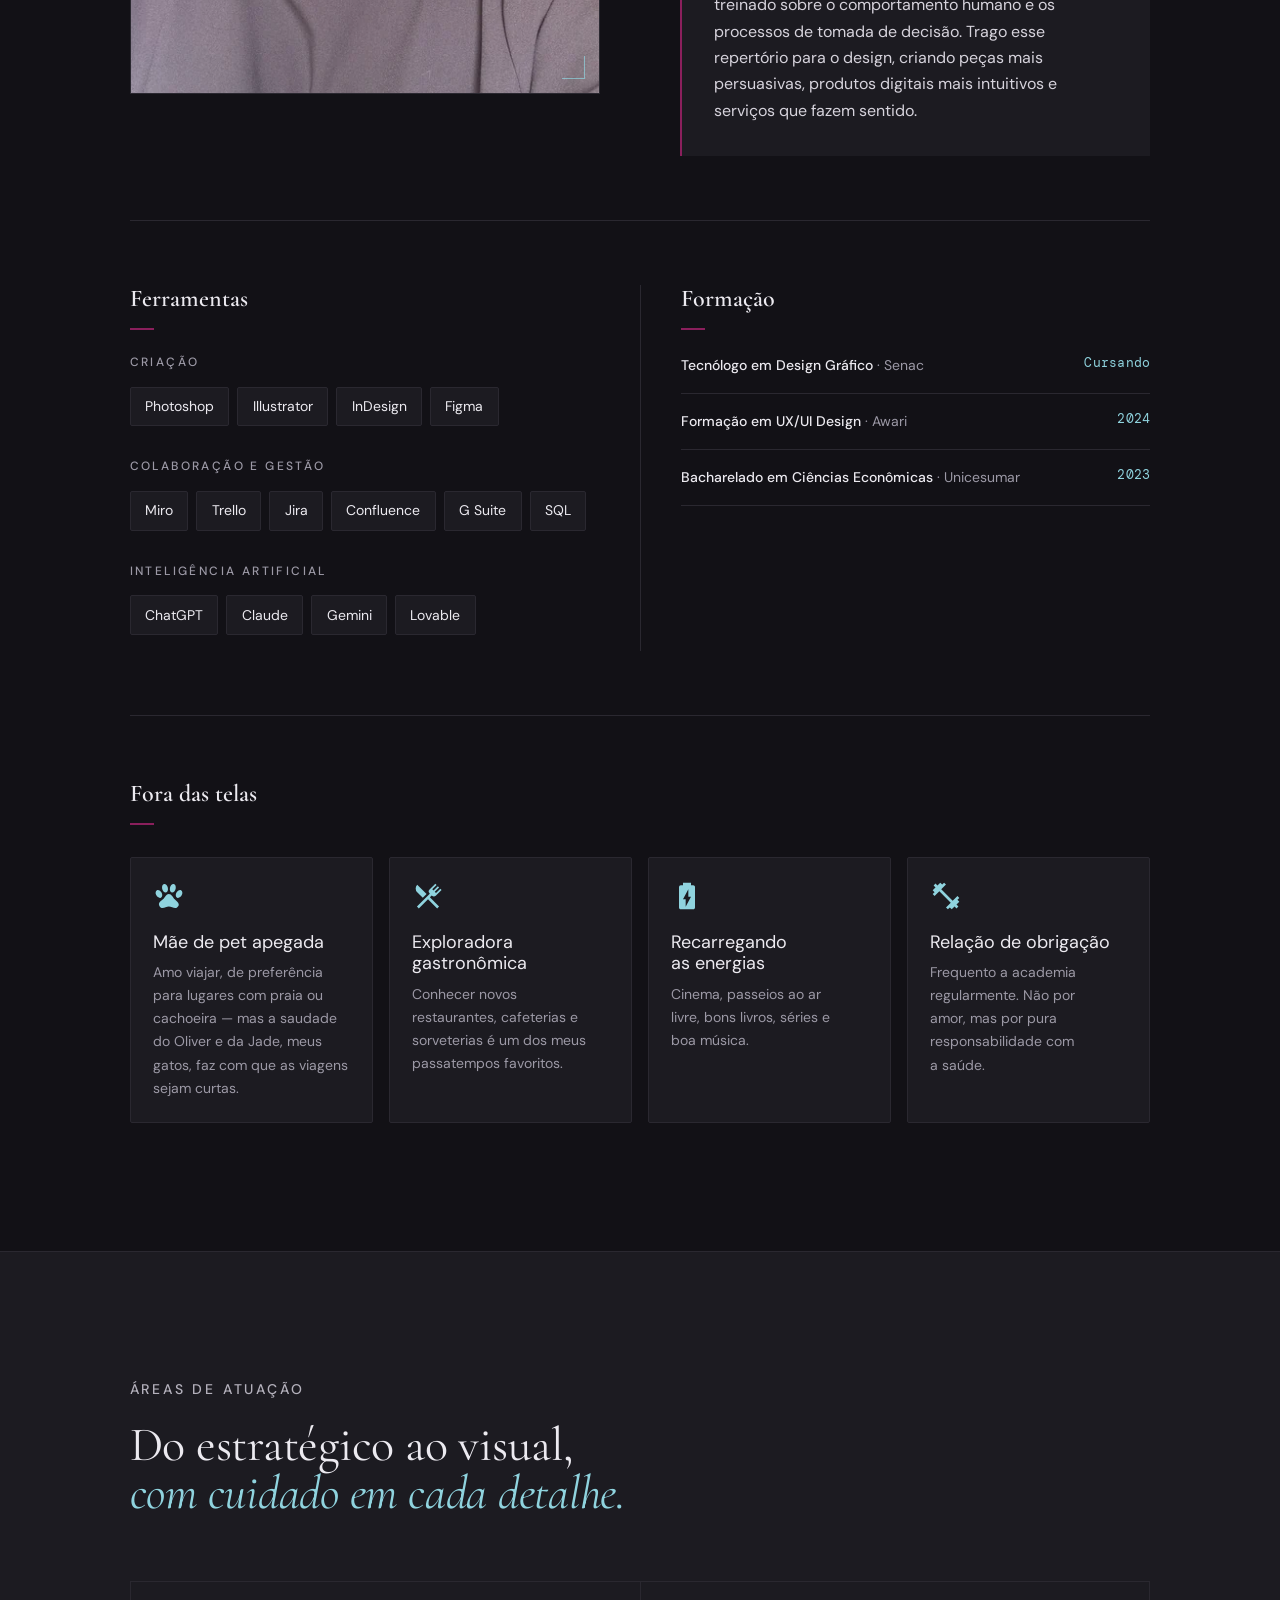
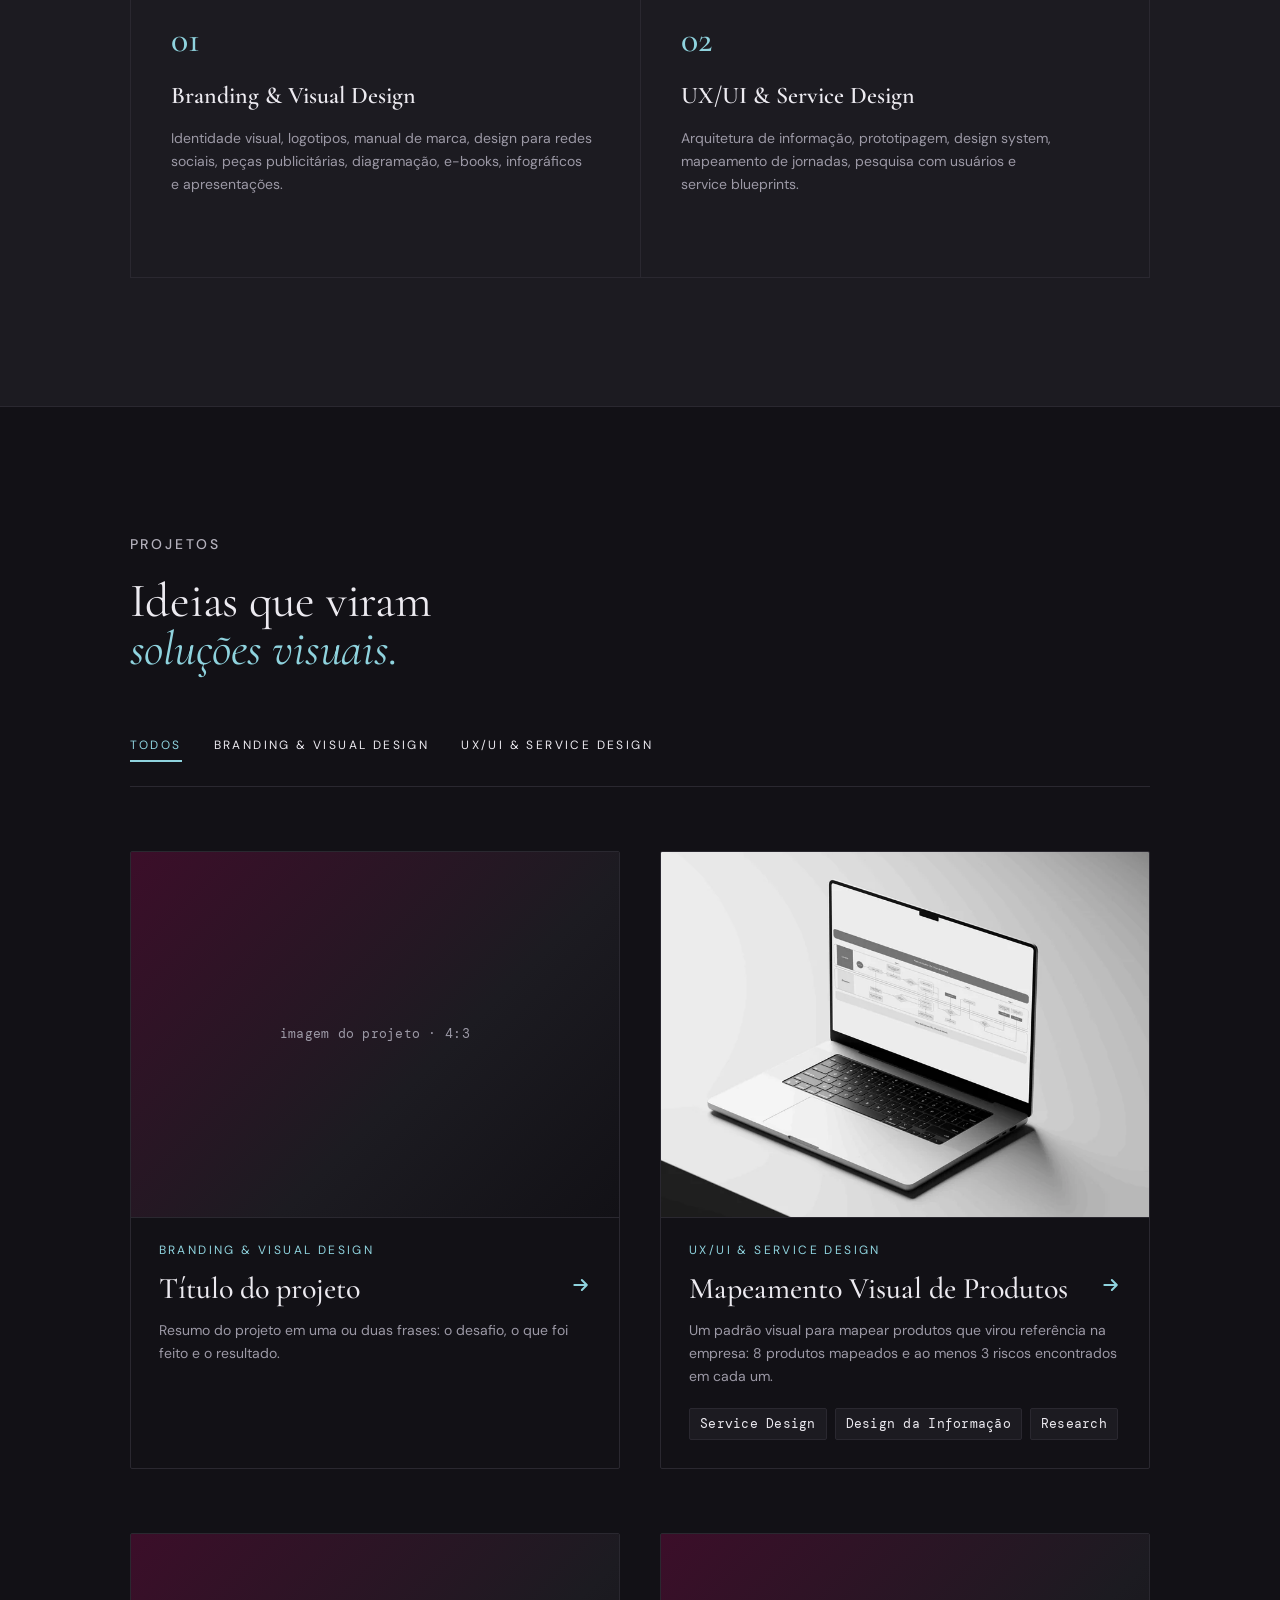
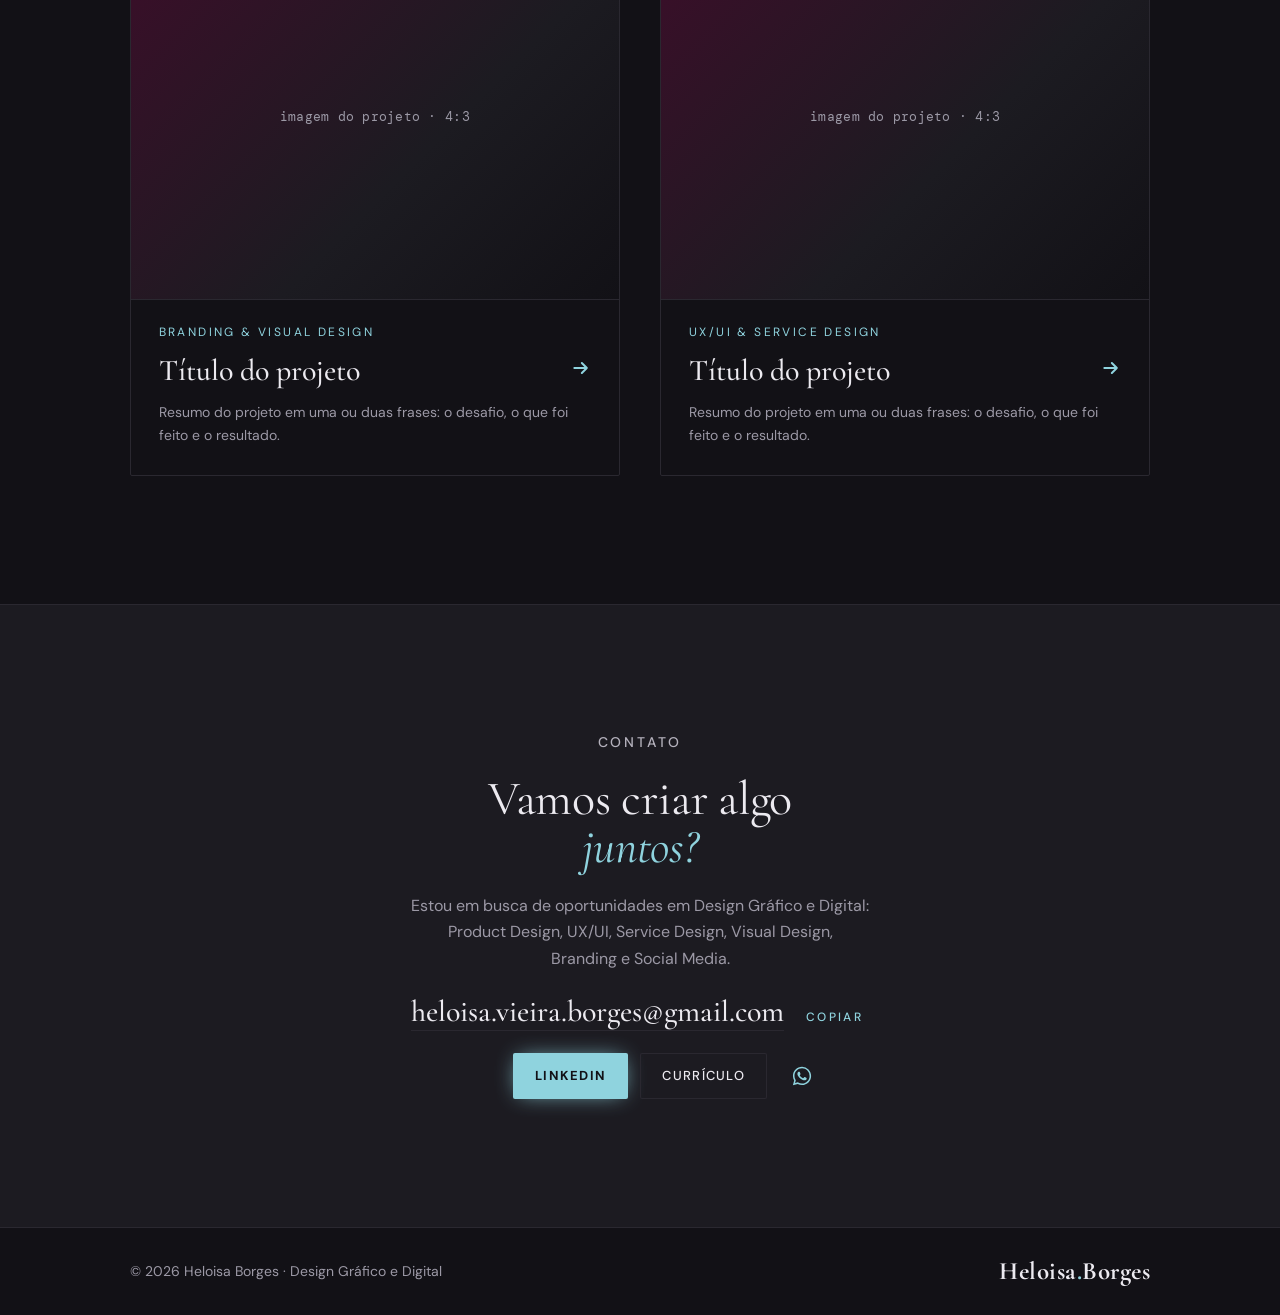
==== commit db4ee4a8: "Tema claro em papel quente, chave lua/sol, foto e botão de topo; currículo atualizado Co-Authored-By" ====
--- a/index.html
+++ b/index.html
@@ -486,33 +486,35 @@
    Escuro é o padrão. No claro, as cores de destaque se invertem:
    vinho aceso nos destaques (onde o escuro usa ciano) e ciano escuro nos detalhes (onde o escuro usa vinho). */
 :root[data-tema="claro"]{
-  --cor-carvao:#F7F6F9; --cor-superficie:#FFFFFF; --cor-linha:#E3E1E8;
+  --cor-carvao:#F4F1EC; --cor-superficie:#FBFAF7; --cor-linha:#E4DED5; /* papel quente: menos brilho na troca do escuro para o claro */
   --cor-vinho-aceso:#1F7A88;
   --cor-ciano:#8A1F5C; --cor-ciano-hover:#6E1849; --cor-ciano-suave:rgba(138,31,92,.08);
   --cor-texto:#17161B; --cor-texto-suave:#5E5B67; --cor-rotulo:#6E6A78; --cor-texto-corpo:#2E2C35;
   color-scheme:light;
 }
 [data-tema="claro"] .label-secao{color:var(--cor-rotulo)}
-[data-tema="claro"] header.nav{background:rgba(247,246,249,.88)}
+[data-tema="claro"] header.nav{background:rgba(244,241,236,.88)}
 [data-tema="claro"] .hero{background:radial-gradient(70% 110% at 100% 0%, rgba(31,122,136,.20) 0%, rgba(31,122,136,.09) 38%, transparent 72%), var(--cor-carvao)}
 [data-tema="claro"] .hero::before{background-image:linear-gradient(rgba(23,22,27,.07) 1px,transparent 1px),linear-gradient(90deg,rgba(23,22,27,.07) 1px,transparent 1px)}
 [data-tema="claro"] .hero__luz{background-image:linear-gradient(rgba(138,31,92,.35) 1px,transparent 1px),linear-gradient(90deg,rgba(138,31,92,.35) 1px,transparent 1px)}
-[data-tema="claro"] .photo-slot{background:radial-gradient(ellipse 82% 62% at 50% 38%,rgba(255,255,255,.6) 0%,rgba(255,255,255,.25) 45%,transparent 76%),linear-gradient(160deg,rgba(31,122,136,.20) 0%,#FFFFFF 55%,#F7F6F9 100%)}
-[data-tema="claro"] .projeto__imagem{background:linear-gradient(135deg,rgba(31,122,136,.20),#FFFFFF 60%,#ECEAF0)}
+/* a foto fica igual à do escuro: fundo, contorno e cantos decorativos nas cores do escuro */
+[data-tema="claro"] .photo-slot{background-color:#121116;--cor-carvao:#121116;--cor-superficie:#1C1B21;--cor-linha:#2A2830;--cor-ciano:#8FD3DE;--cor-texto-suave:#9C99A6}
+[data-tema="claro"] .projeto__imagem{background:linear-gradient(135deg,rgba(31,122,136,.20),#FBFAF7 60%,#EAE5DD)}
 [data-tema="claro"] .btn-primary{box-shadow:0 0 22px -8px rgba(138,31,92,.6)}
 [data-tema="claro"] .btn-ghost{box-shadow:inset 0 0 0 1px var(--cor-texto-suave)}
 [data-tema="claro"] .btn-ghost:hover{box-shadow:inset 0 0 0 1px var(--cor-texto)}
 [data-tema="claro"] .status i{box-shadow:0 0 10px rgba(138,31,92,.45)}
+[data-tema="claro"] .topo-btn{background:rgba(244,241,236,.92)}
 
 /* chave: no fim do menu, depois de uma linha fina; no celular, na linha do logo */
 header.nav nav{margin-left:auto}
 .tema{position:relative;flex:none;margin-left:28px;width:62px;height:30px;padding:0 7px;border:1px solid var(--cor-linha);border-radius:15px;background:var(--cor-superficie);color:var(--cor-texto-suave);display:flex;align-items:center;justify-content:space-between;cursor:pointer}
 .tema::before{content:"";position:absolute;left:-15px;top:50%;width:1px;height:22px;background:var(--cor-linha);transform:translateY(-50%)}
 .tema__icone{width:14px;height:14px}
-.tema__bola{position:absolute;top:3px;left:3px;width:22px;height:22px;border-radius:50%;background:var(--cor-ciano);color:var(--cor-carvao);display:grid;place-items:center;transform:translateX(32px);transition:transform .25s ease,background-color .25s ease}
+.tema__bola{position:absolute;top:3px;left:3px;width:22px;height:22px;border-radius:50%;background:var(--cor-ciano);color:var(--cor-carvao);display:grid;place-items:center;transform:translateX(0);transition:transform .25s ease,background-color .25s ease}
 .tema__bola svg{width:13px;height:13px;grid-area:1/1}
 .tema__sol{display:none}
-[data-tema="claro"] .tema__bola{transform:translateX(0)}
+[data-tema="claro"] .tema__bola{transform:translateX(32px)}
 [data-tema="claro"] .tema__sol{display:block}
 [data-tema="claro"] .tema__lua{display:none}
 .tema:hover{border-color:var(--cor-texto-suave)}
@@ -534,8 +536,8 @@
     <a class="logo" href="#inicio">Heloisa<span>.</span>Borges</a>
     <nav aria-label="Principal"><ul><li><a href="#sobre">Sobre</a></li><li><a href="#areas">Áreas</a></li><li><a href="#projetos">Projetos</a></li><li><a href="#contato">Contato</a></li></ul></nav>
     <button class="tema" type="button" role="switch" aria-checked="false" aria-label="Tema claro" title="Alternar entre tema escuro e claro">
+      <svg class="tema__icone" viewBox="0 0 24 24" aria-hidden="true"><use href="#ic-lua"/></svg>
       <svg class="tema__icone" viewBox="0 0 24 24" aria-hidden="true"><use href="#ic-sol"/></svg>
-      <svg class="tema__icone" viewBox="0 0 24 24" aria-hidden="true"><use href="#ic-lua"/></svg>
       <span class="tema__bola" aria-hidden="true"><svg class="tema__lua" viewBox="0 0 24 24"><use href="#ic-lua"/></svg><svg class="tema__sol" viewBox="0 0 24 24"><use href="#ic-sol"/></svg></span>
     </button>
     <svg width="0" height="0" style="position:absolute" aria-hidden="true"><defs>
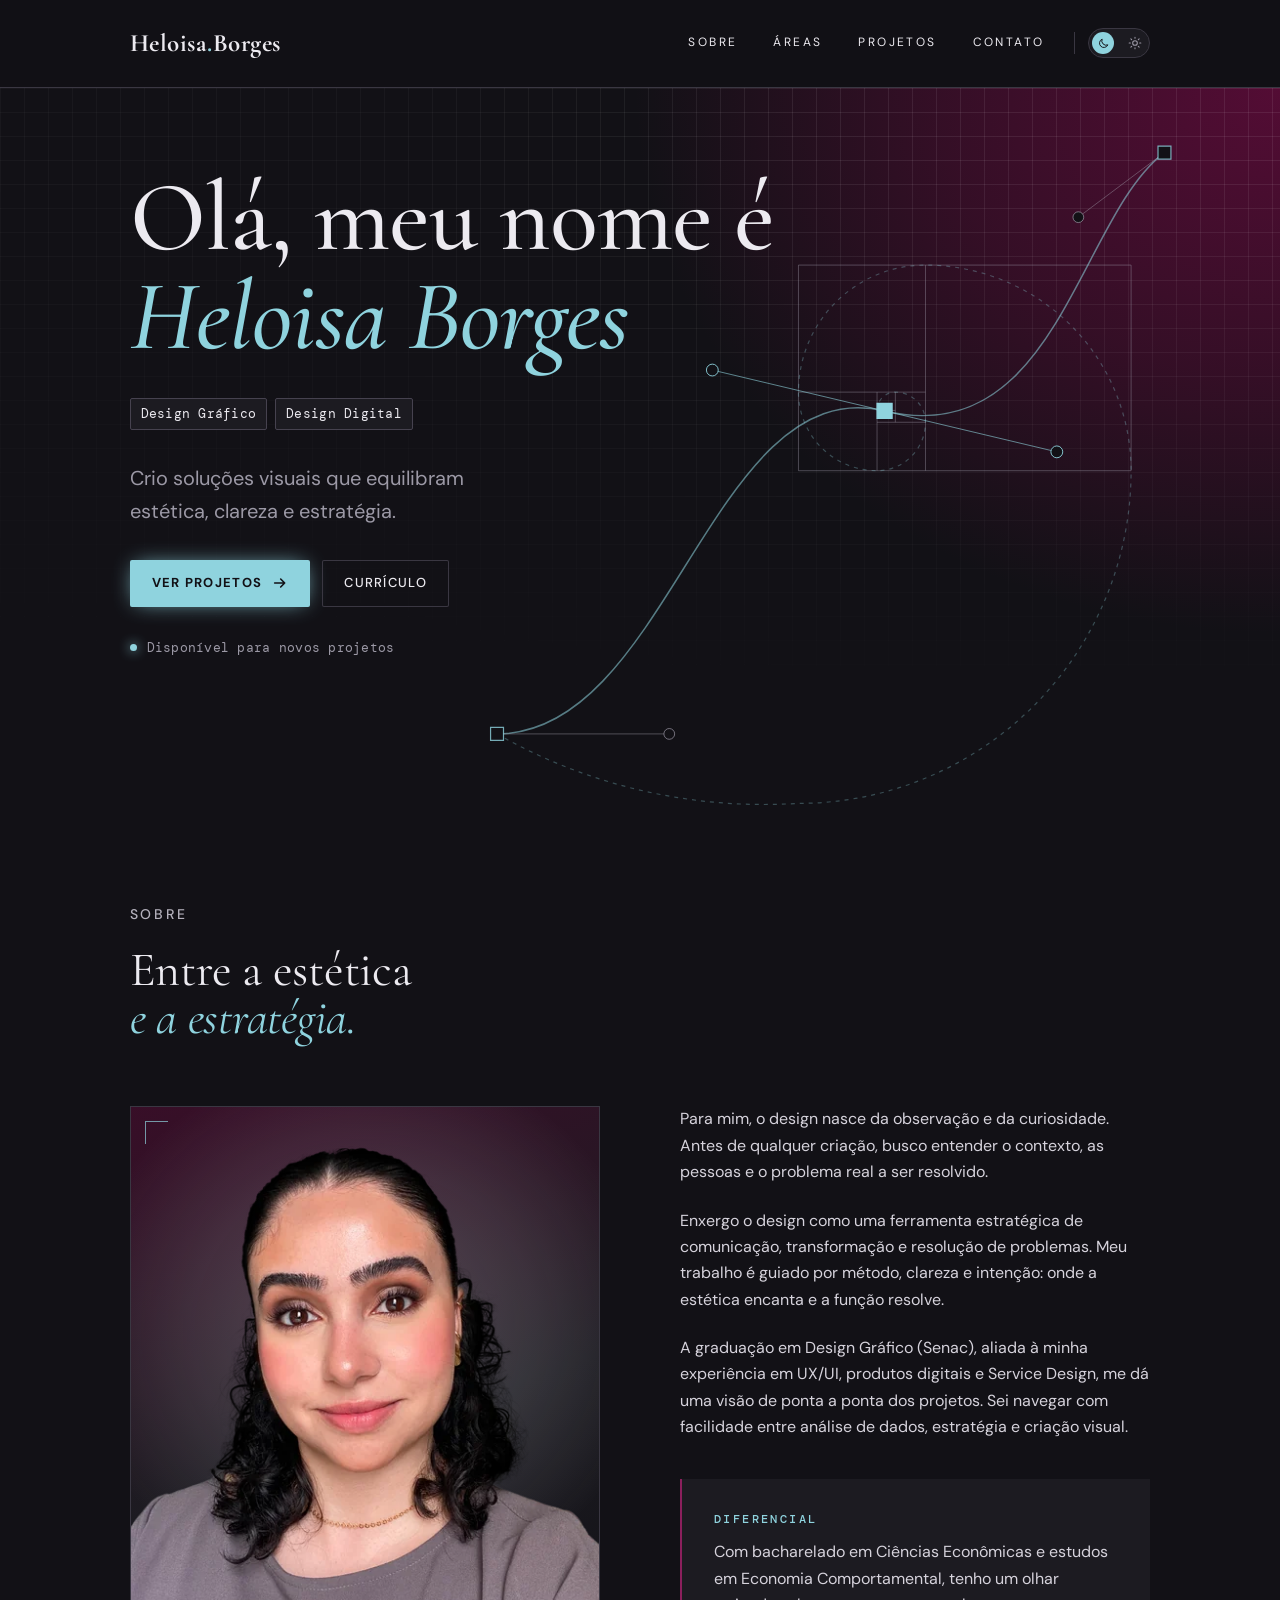
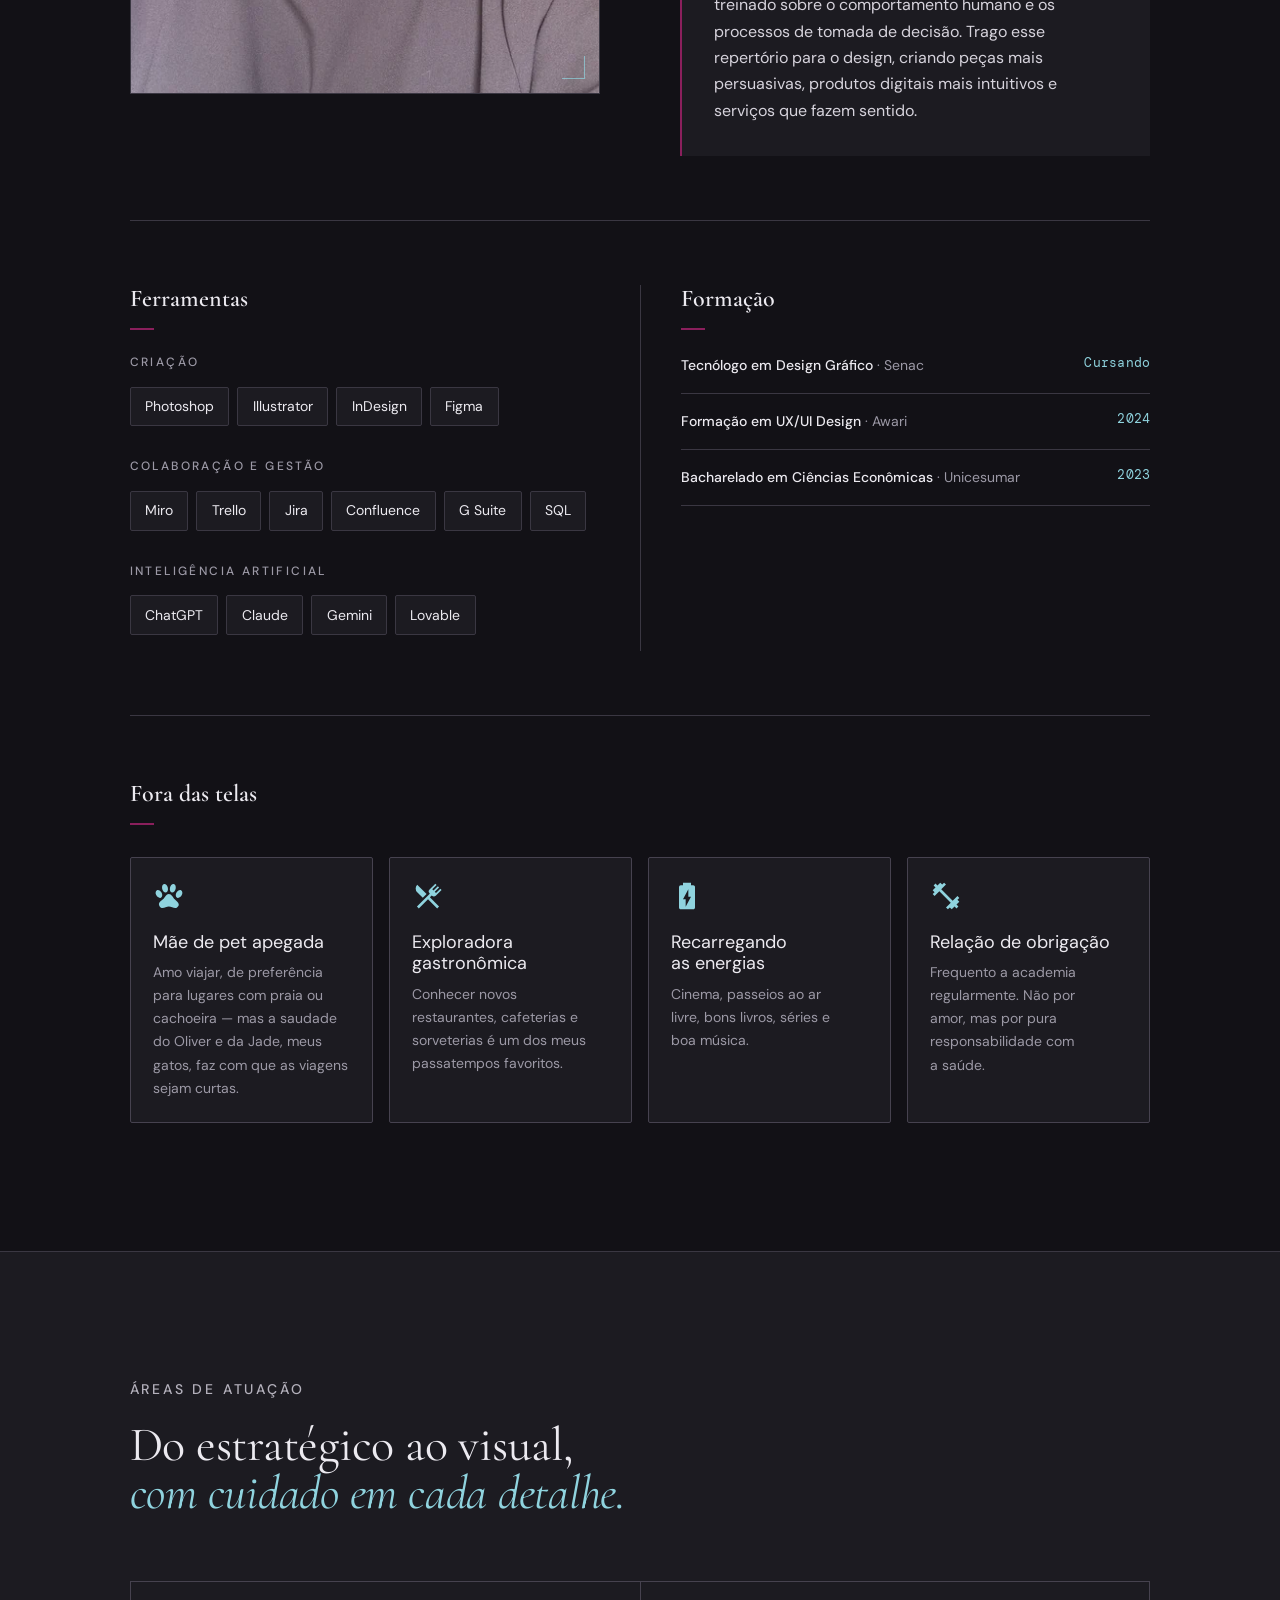
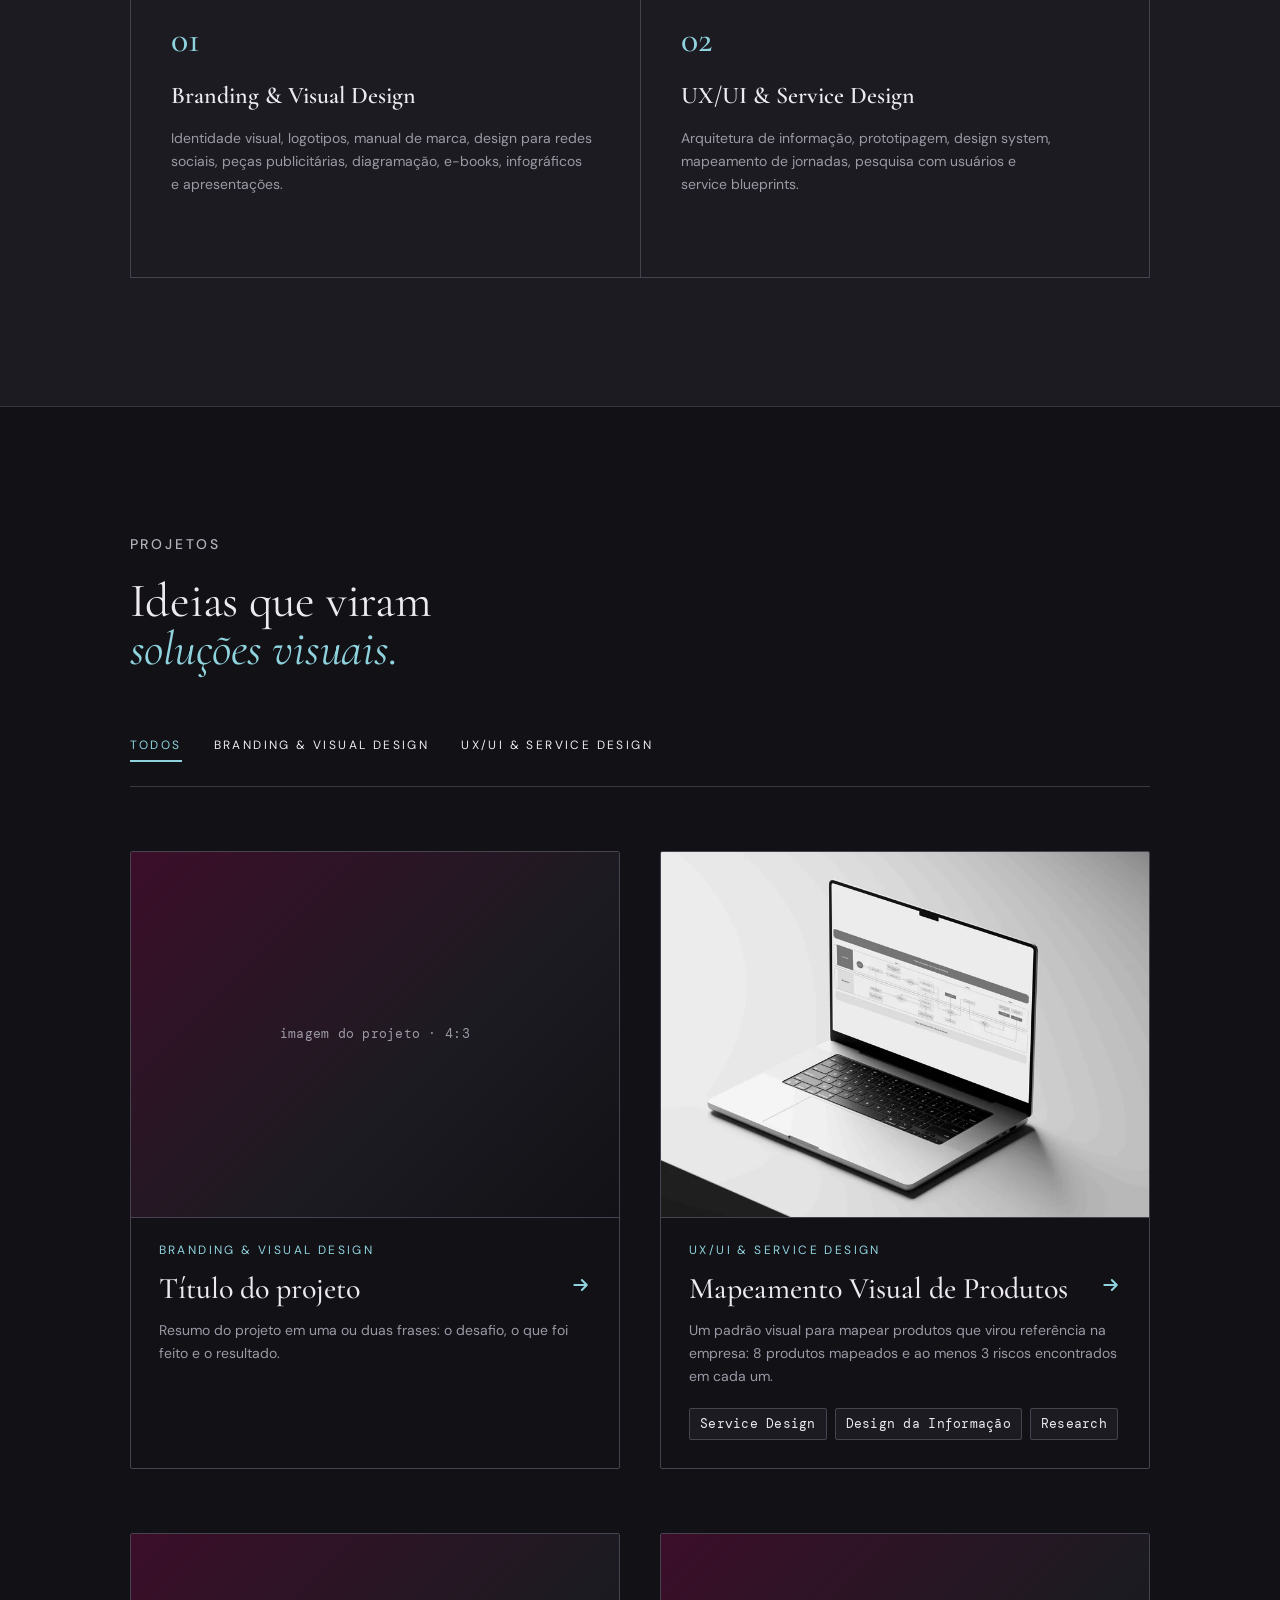
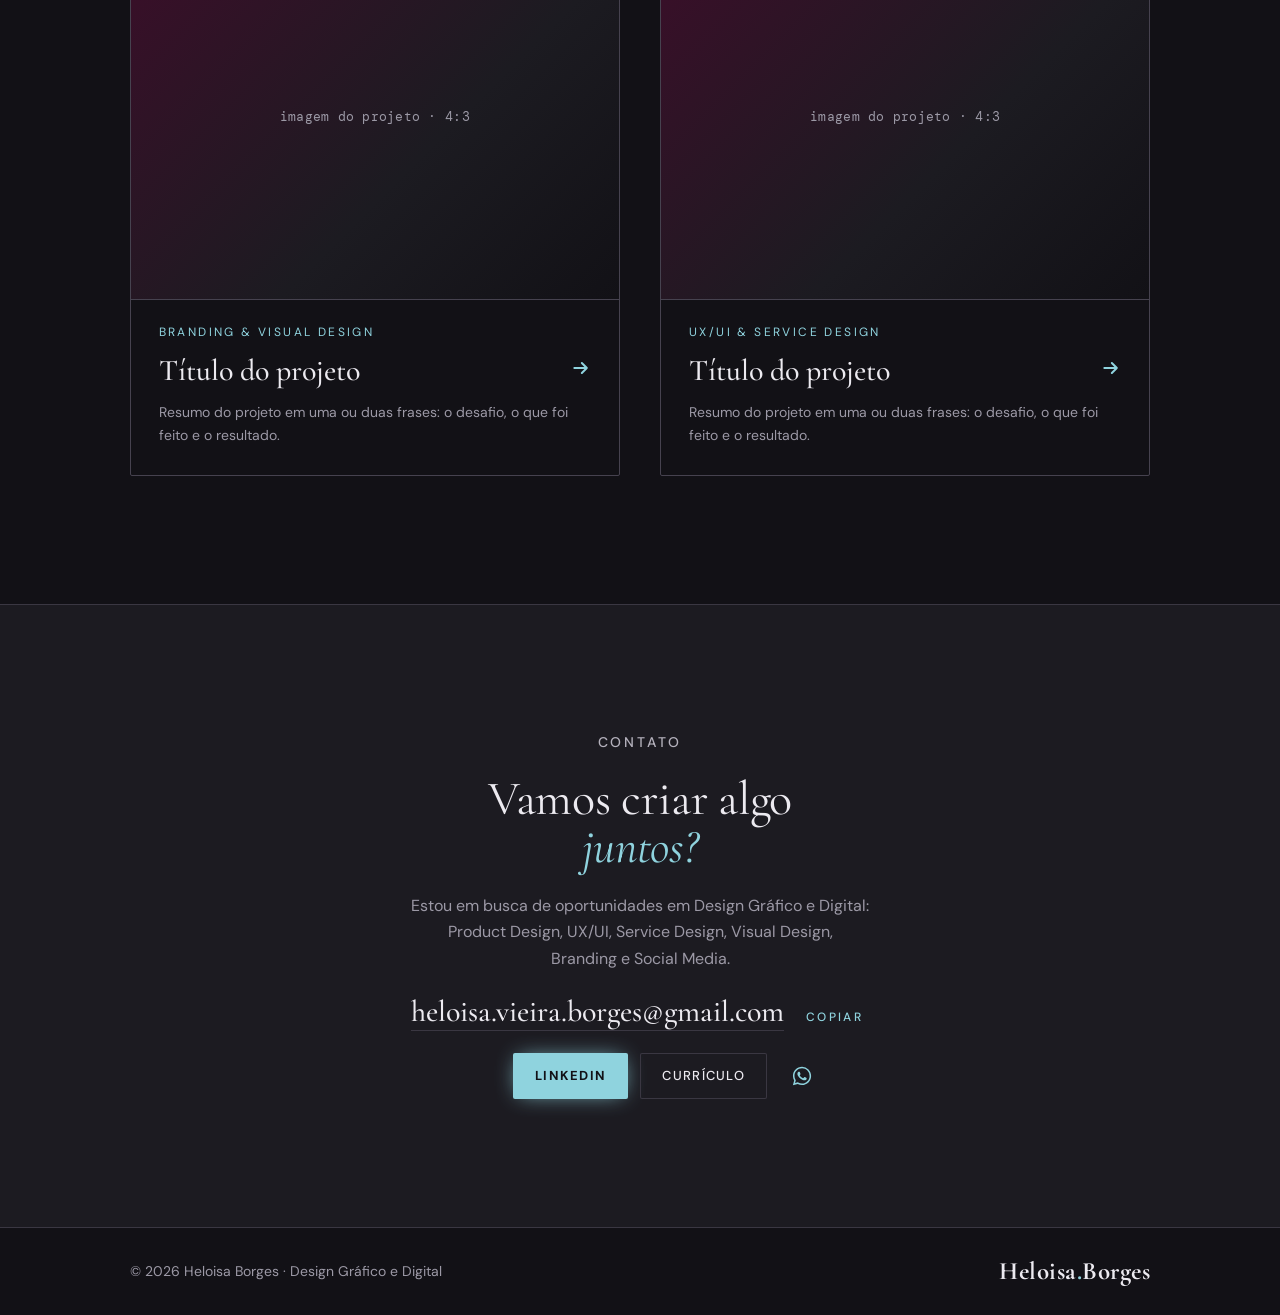
==== commit 6592cc9f: "Tema claro: fundo #FDFDFC com topo em papel, header/rodapé claros, sombra nos cards; mais contraste " ====
--- a/index.html
+++ b/index.html
@@ -482,29 +482,38 @@
 [data-hl].area__ver{opacity:1!important;transform:none!important}
 [data-hl].tp-atual{outline-color:#F07AA4!important;box-shadow:0 0 0 6px rgba(240,122,164,.18)}
 
+
+/* contraste de linhas: divisórias na cor de linha, contornos de cards e tags um tom mais forte */
+:root{--cor-linha:#3A3742;--cor-contorno:#46424F}
+.chip,.fora__itens>div,.projeto__link,.projeto__imagem{border-color:var(--cor-contorno)}
+.areas{background:var(--cor-contorno);border-color:var(--cor-contorno)}
 /* ===== Tema claro + chave sol/lua =====
    Escuro é o padrão. No claro, as cores de destaque se invertem:
    vinho aceso nos destaques (onde o escuro usa ciano) e ciano escuro nos detalhes (onde o escuro usa vinho). */
 :root[data-tema="claro"]{
-  --cor-carvao:#F4F1EC; --cor-superficie:#FBFAF7; --cor-linha:#E4DED5; /* papel quente: menos brilho na troca do escuro para o claro */
+  --cor-carvao:#FDFDFC; --cor-superficie:#F4F1EC; --cor-linha:#C9BFB1; --cor-contorno:#BCB1A1; /* fundo quase branco, cards e faixas em papel quente */
   --cor-vinho-aceso:#1F7A88;
   --cor-ciano:#8A1F5C; --cor-ciano-hover:#6E1849; --cor-ciano-suave:rgba(138,31,92,.08);
-  --cor-texto:#17161B; --cor-texto-suave:#5E5B67; --cor-rotulo:#6E6A78; --cor-texto-corpo:#2E2C35;
+  --cor-texto:#121014; --cor-texto-suave:#4E4B55; --cor-rotulo:#6E6A78; --cor-texto-corpo:#2E2C35;
   color-scheme:light;
 }
 [data-tema="claro"] .label-secao{color:var(--cor-rotulo)}
-[data-tema="claro"] header.nav{background:rgba(244,241,236,.88)}
-[data-tema="claro"] .hero{background:radial-gradient(70% 110% at 100% 0%, rgba(31,122,136,.20) 0%, rgba(31,122,136,.09) 38%, transparent 72%), var(--cor-carvao)}
+[data-tema="claro"] header.nav{background:rgba(253,253,252,.9)}
+[data-tema="claro"] .rodape{background:#FDFDFC}
+/* elevação suave nos cards e tags do tema claro */
+[data-tema="claro"] .fora__itens>div,[data-tema="claro"] .projeto__link,[data-tema="claro"] .areas,[data-tema="claro"] .diferencial{box-shadow:0 1px 2px rgba(18,16,20,.05),0 8px 24px -6px rgba(18,16,20,.08)}
+[data-tema="claro"] .chip{box-shadow:0 1px 2px rgba(18,16,20,.06)}
+[data-tema="claro"] .hero{background:radial-gradient(70% 110% at 100% 0%, rgba(31,122,136,.20) 0%, rgba(31,122,136,.09) 38%, transparent 72%), linear-gradient(180deg,#F4F1EC 0%,#F4F1EC 30%,#FDFDFC 100%)} /* topo em papel, sumindo até o Sobre */
 [data-tema="claro"] .hero::before{background-image:linear-gradient(rgba(23,22,27,.07) 1px,transparent 1px),linear-gradient(90deg,rgba(23,22,27,.07) 1px,transparent 1px)}
 [data-tema="claro"] .hero__luz{background-image:linear-gradient(rgba(138,31,92,.35) 1px,transparent 1px),linear-gradient(90deg,rgba(138,31,92,.35) 1px,transparent 1px)}
 /* a foto fica igual à do escuro: fundo, contorno e cantos decorativos nas cores do escuro */
 [data-tema="claro"] .photo-slot{background-color:#121116;--cor-carvao:#121116;--cor-superficie:#1C1B21;--cor-linha:#2A2830;--cor-ciano:#8FD3DE;--cor-texto-suave:#9C99A6}
-[data-tema="claro"] .projeto__imagem{background:linear-gradient(135deg,rgba(31,122,136,.20),#FBFAF7 60%,#EAE5DD)}
+[data-tema="claro"] .projeto__imagem{background:linear-gradient(135deg,rgba(31,122,136,.20),#FDFDFC 60%,#EAE5DD)}
 [data-tema="claro"] .btn-primary{box-shadow:0 0 22px -8px rgba(138,31,92,.6)}
 [data-tema="claro"] .btn-ghost{box-shadow:inset 0 0 0 1px var(--cor-texto-suave)}
 [data-tema="claro"] .btn-ghost:hover{box-shadow:inset 0 0 0 1px var(--cor-texto)}
 [data-tema="claro"] .status i{box-shadow:0 0 10px rgba(138,31,92,.45)}
-[data-tema="claro"] .topo-btn{background:rgba(244,241,236,.92)}
+[data-tema="claro"] .topo-btn{background:rgba(253,253,252,.92)}
 
 /* chave: no fim do menu, depois de uma linha fina; no celular, na linha do logo */
 header.nav nav{margin-left:auto}
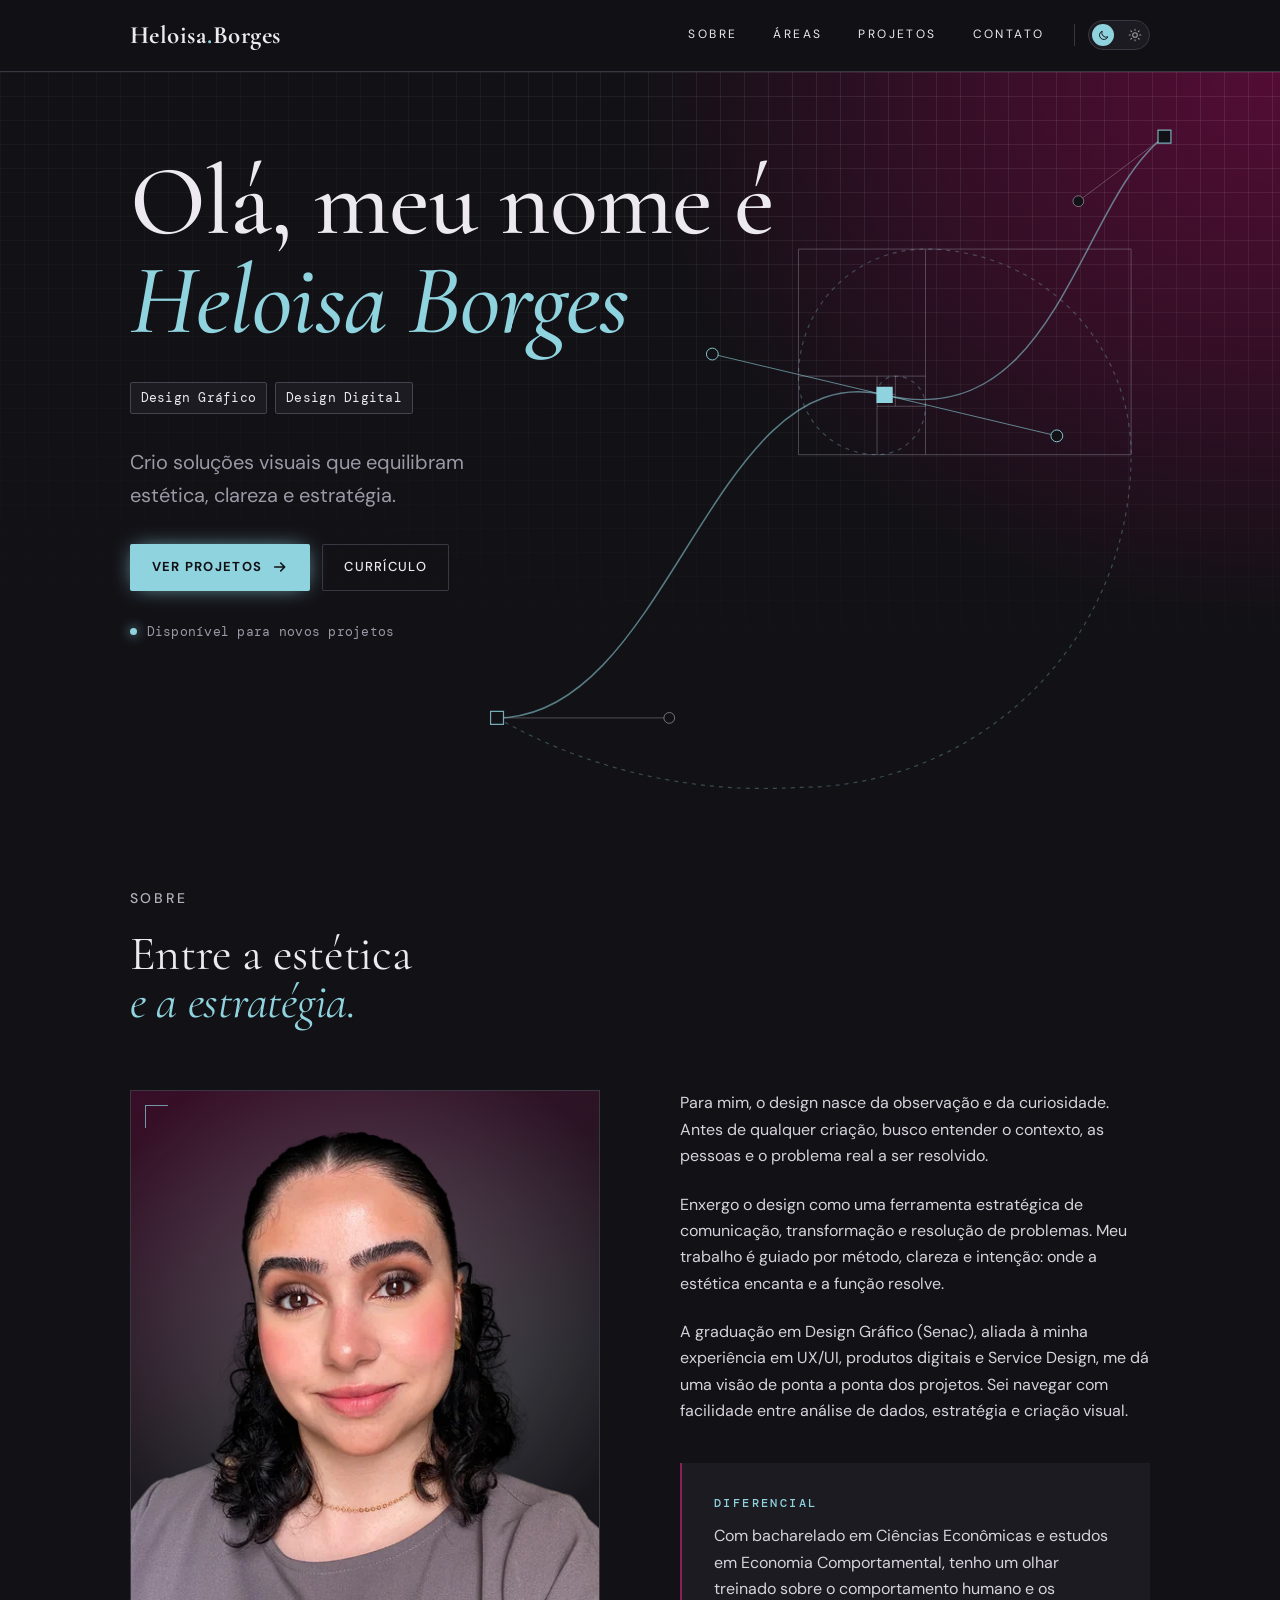
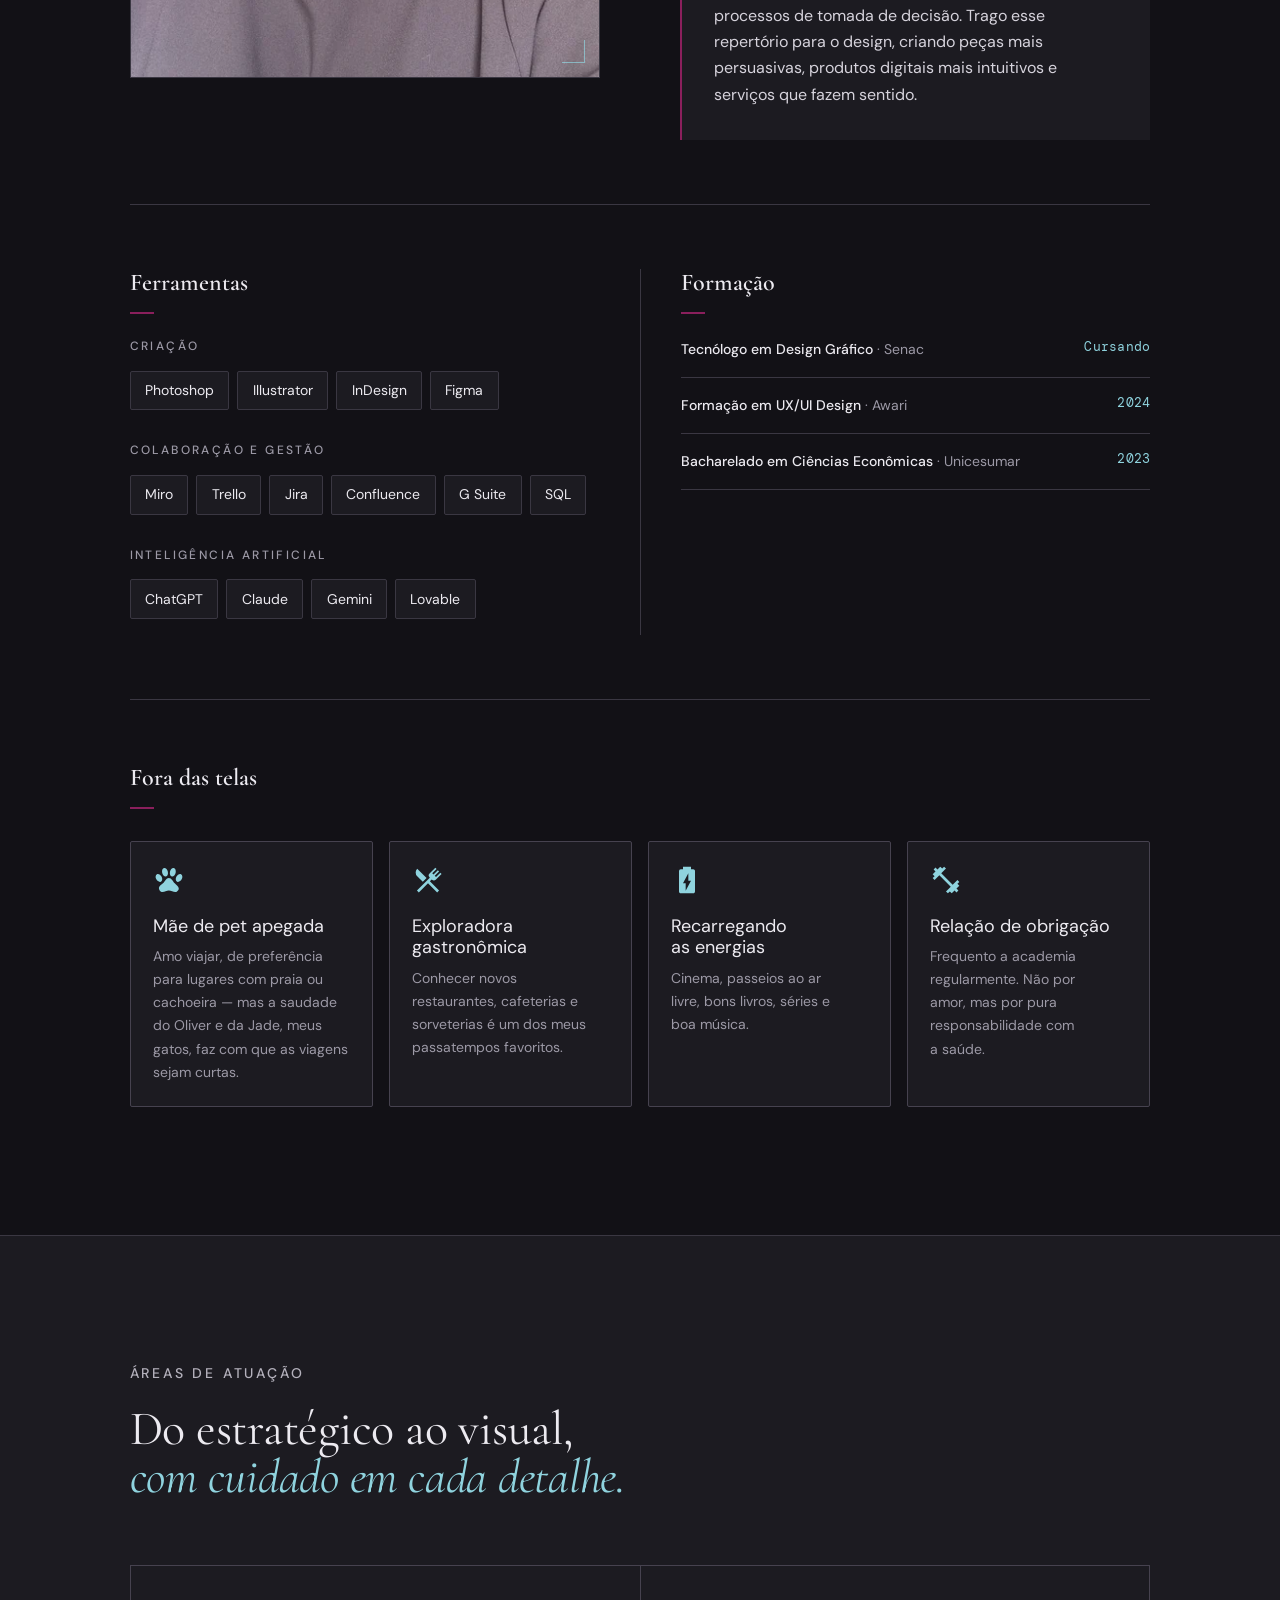
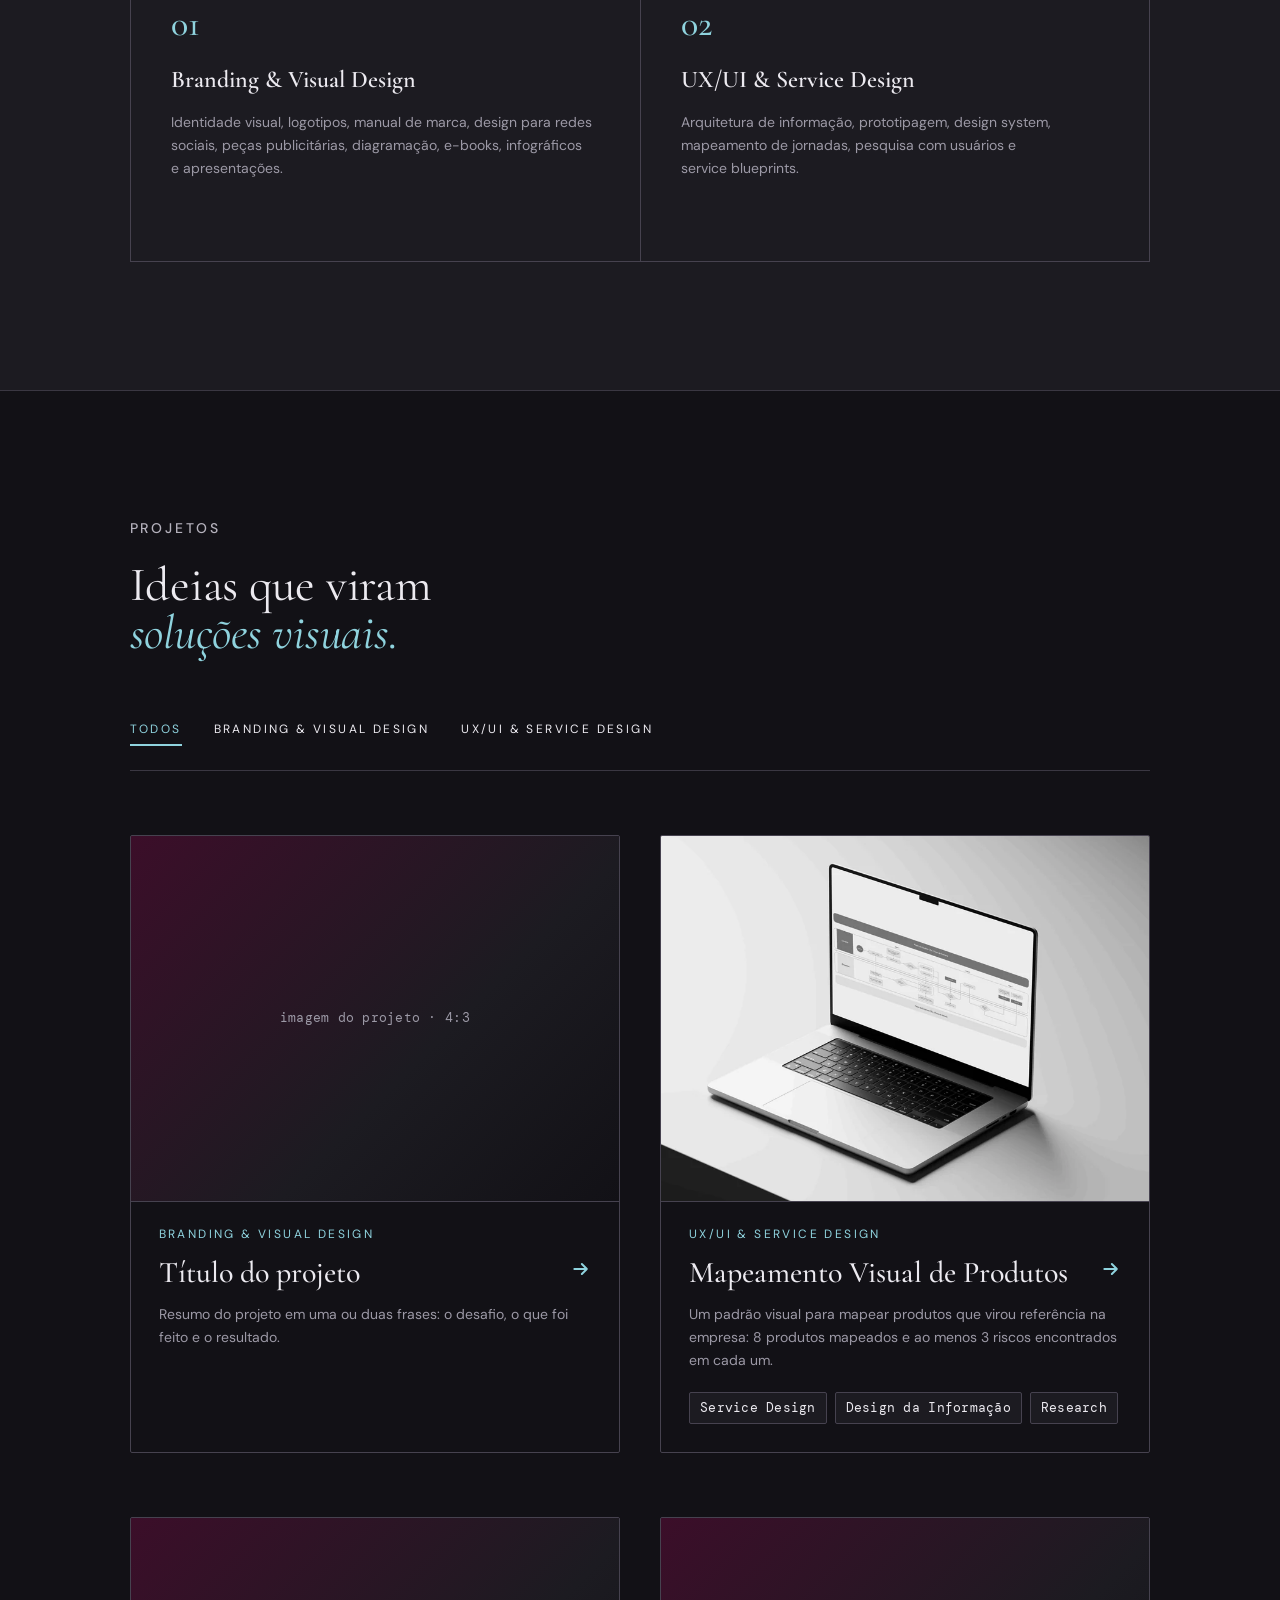
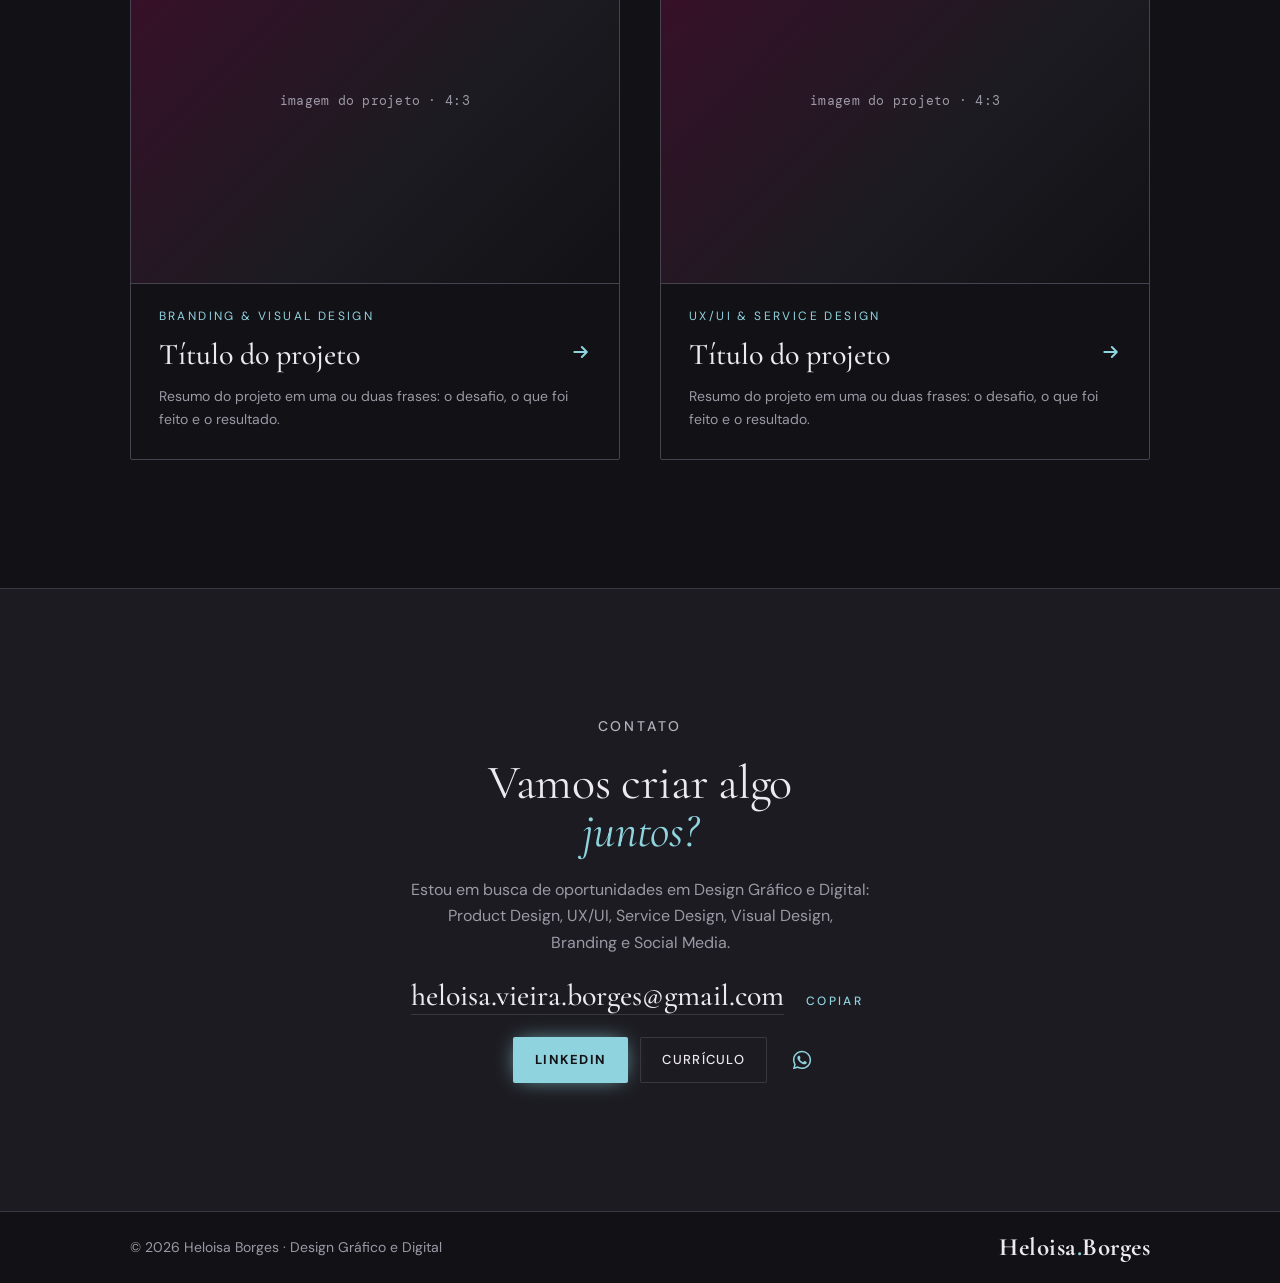
==== commit c7c9e6b1: "Cabeçalho mais fino: 72 px no computador Co-Authored-By: Claude Opus 5.5 <noreply@anthropic.com> Cla" ====
--- a/index.html
+++ b/index.html
@@ -46,7 +46,7 @@
 body::before{content:"";position:fixed;inset:0 0 auto;height:env(safe-area-inset-top,0px);z-index:61;background:var(--cor-carvao)}
 html{scroll-padding-top:96px}
 @media (max-width:720px){html{scroll-padding-top:120px}}
-header.nav .inner{display:flex;justify-content:space-between;align-items:center;gap:16px;flex-wrap:wrap;padding-block:28px}
+header.nav .inner{display:flex;justify-content:space-between;align-items:center;gap:16px;flex-wrap:wrap;padding-block:20px}
 .logo{font-family:var(--fonte-titulo);font-weight:600;font-size:1.45rem;line-height:1;text-decoration:none}
 .logo span{color:var(--cor-ciano)}
 nav ul{display:flex;gap:36px;list-style:none;margin:0;padding:0;flex-wrap:wrap}
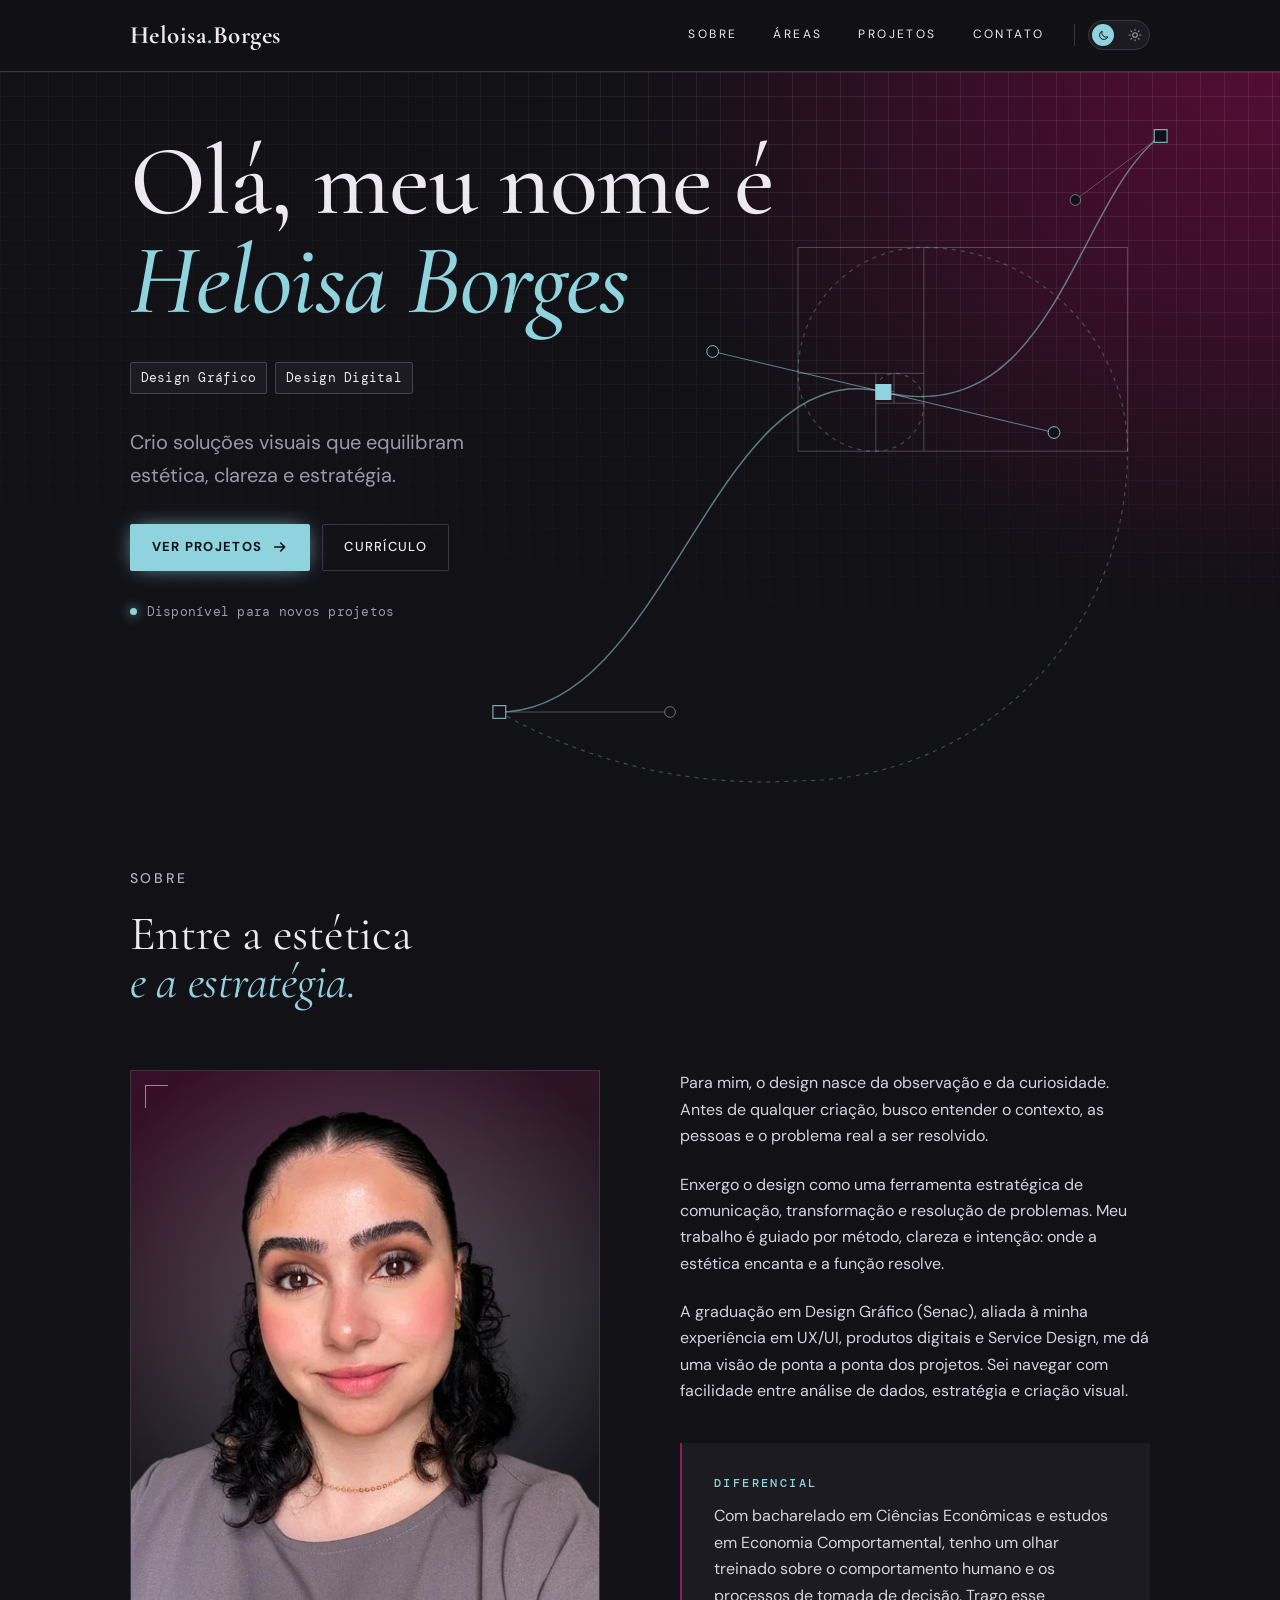
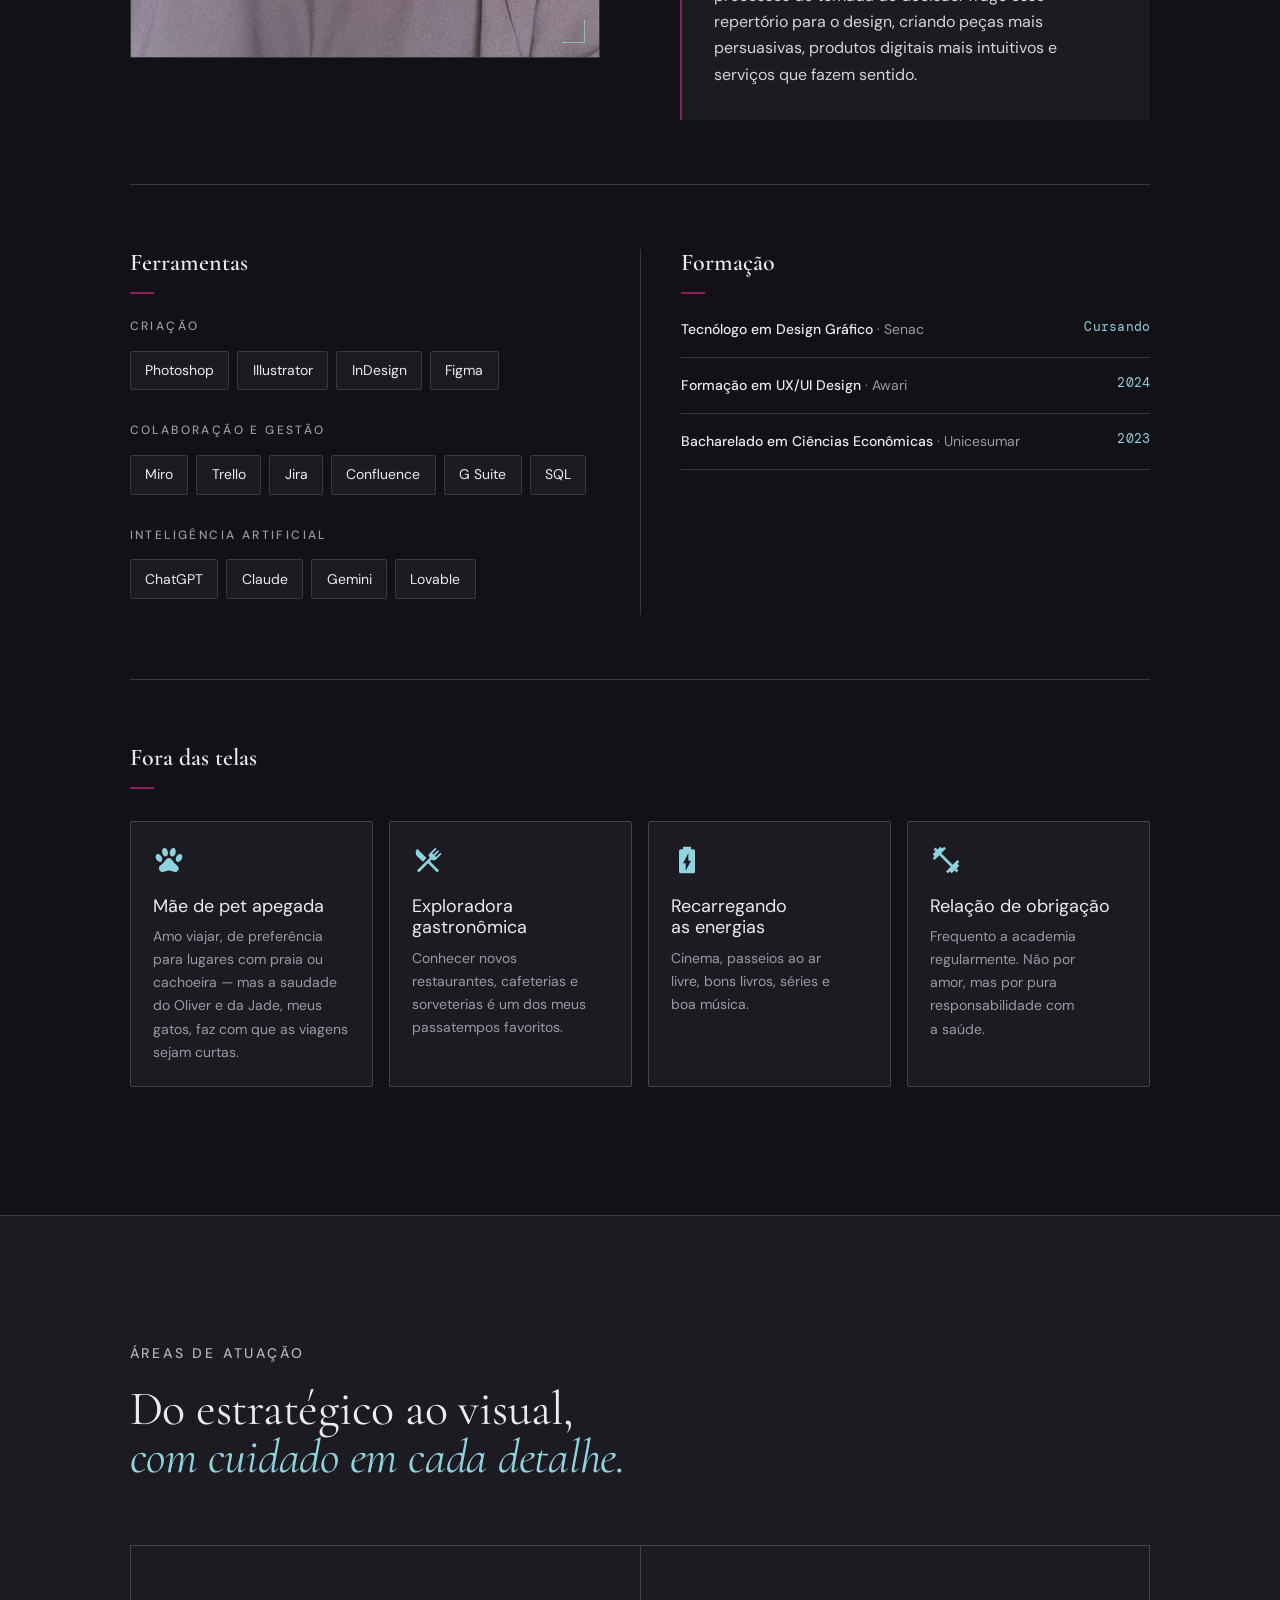
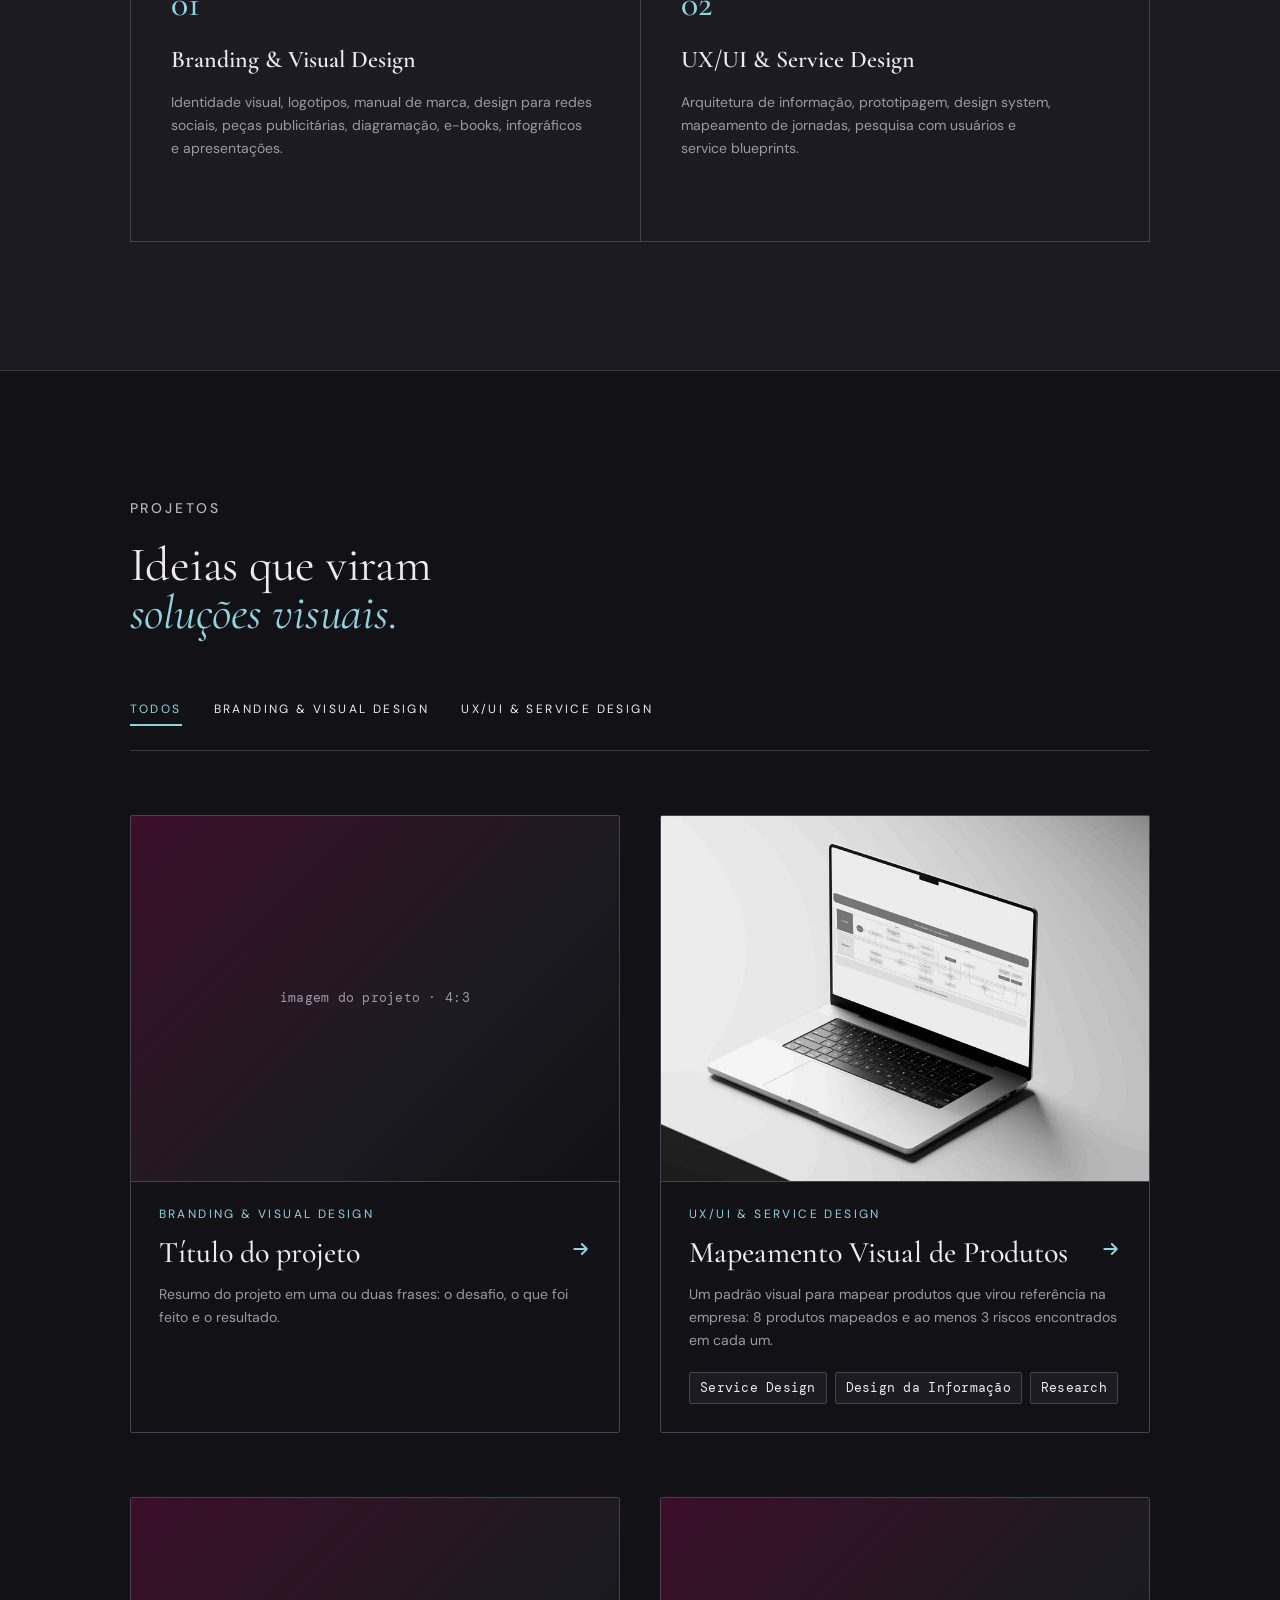
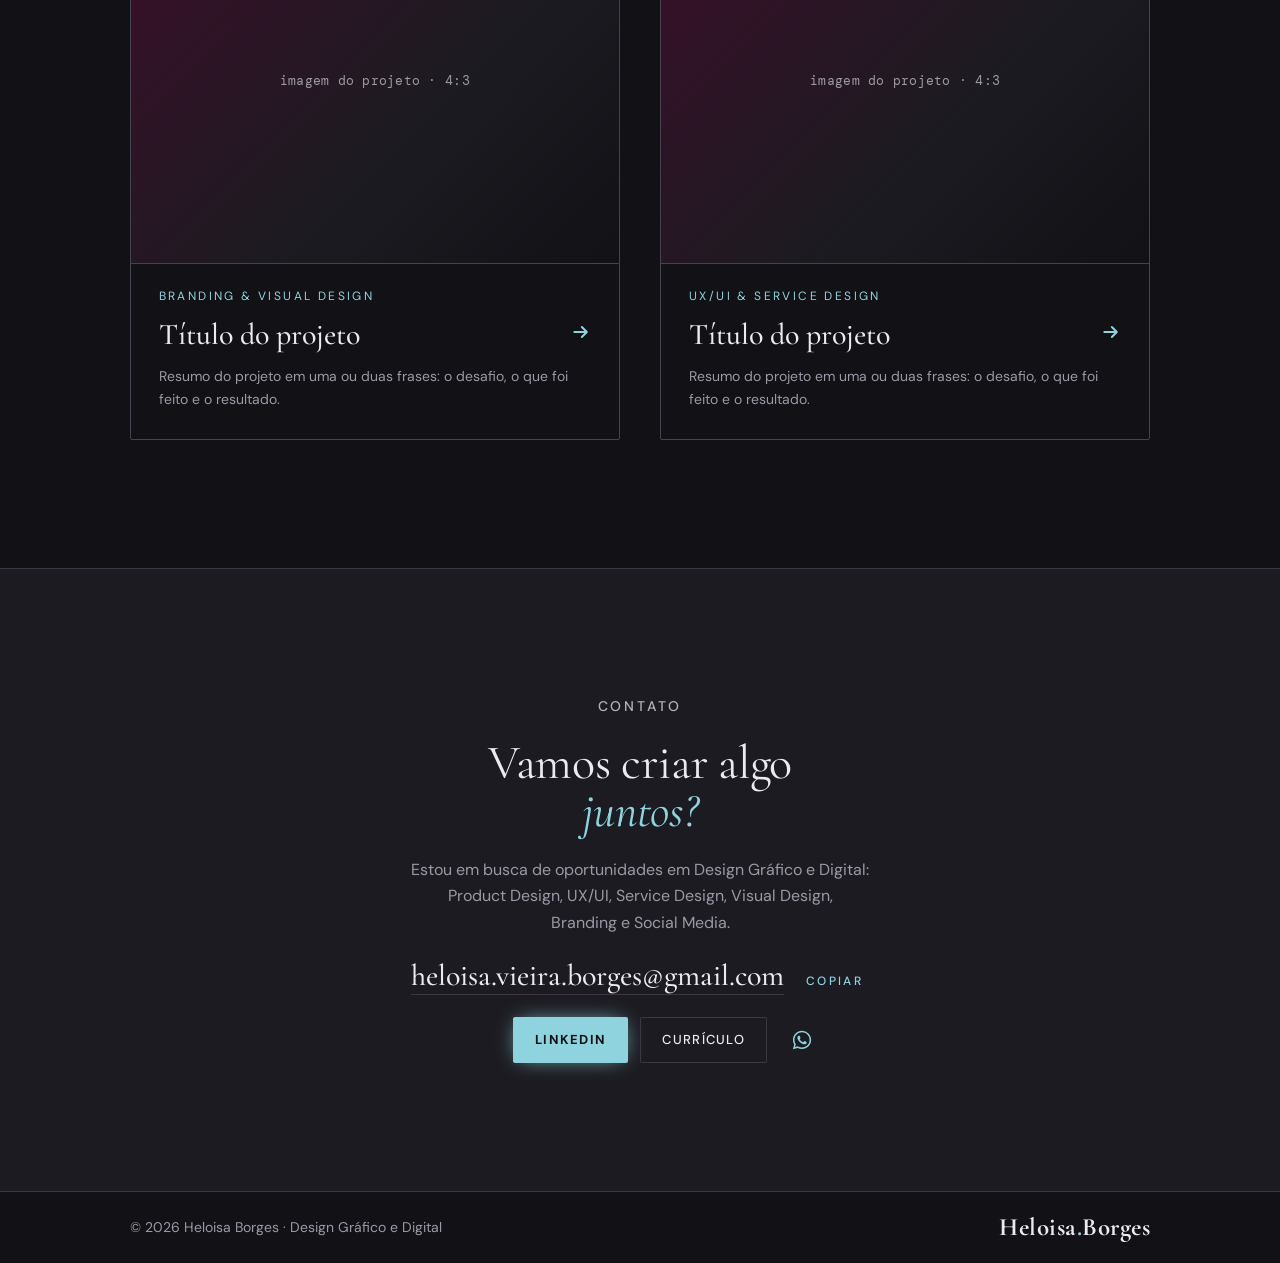
==== commit 1ee8093a: "Topo: menos respiro entre o cabeçalho e o título Co-Authored-By: Claude Opus 5.5 <noreply@anthropic." ====
--- a/index.html
+++ b/index.html
@@ -73,7 +73,7 @@
 .bz-tag text{font-family:var(--fonte-mono);font-size:12px;fill:var(--cor-texto-suave);letter-spacing:.04em}
 /* celular: sem o desenho da caneta Bézier e da proporção áurea (e sem o brilho da grade, que só acende com o mouse) */
 @media (max-width:720px){.bezier,.hero__luz{display:none}}
-.hero .inner{position:relative;padding-block:80px 120px;display:grid;gap:32px}
+.hero .inner{position:relative;padding-block:60px 120px;display:grid;gap:32px}
 .hero .display{font-size:clamp(3rem,8vw,6.2rem)}
 .hero .display em{font-style:italic;color:var(--cor-ciano)}
 .roles{display:flex;flex-wrap:wrap;gap:8px}
@@ -282,7 +282,7 @@
   .row{grid-template-columns:minmax(0,1fr);gap:6px}
   nav ul{gap:18px}
   section.block>.inner{padding-block:88px;gap:48px}
-  .hero .inner{padding-block:56px 80px}
+  .hero .inner{padding-block:44px 80px}
   .contact .inner{padding-block:104px}
 }
 @media (prefers-reduced-motion:reduce){*{transition:none!important}}
